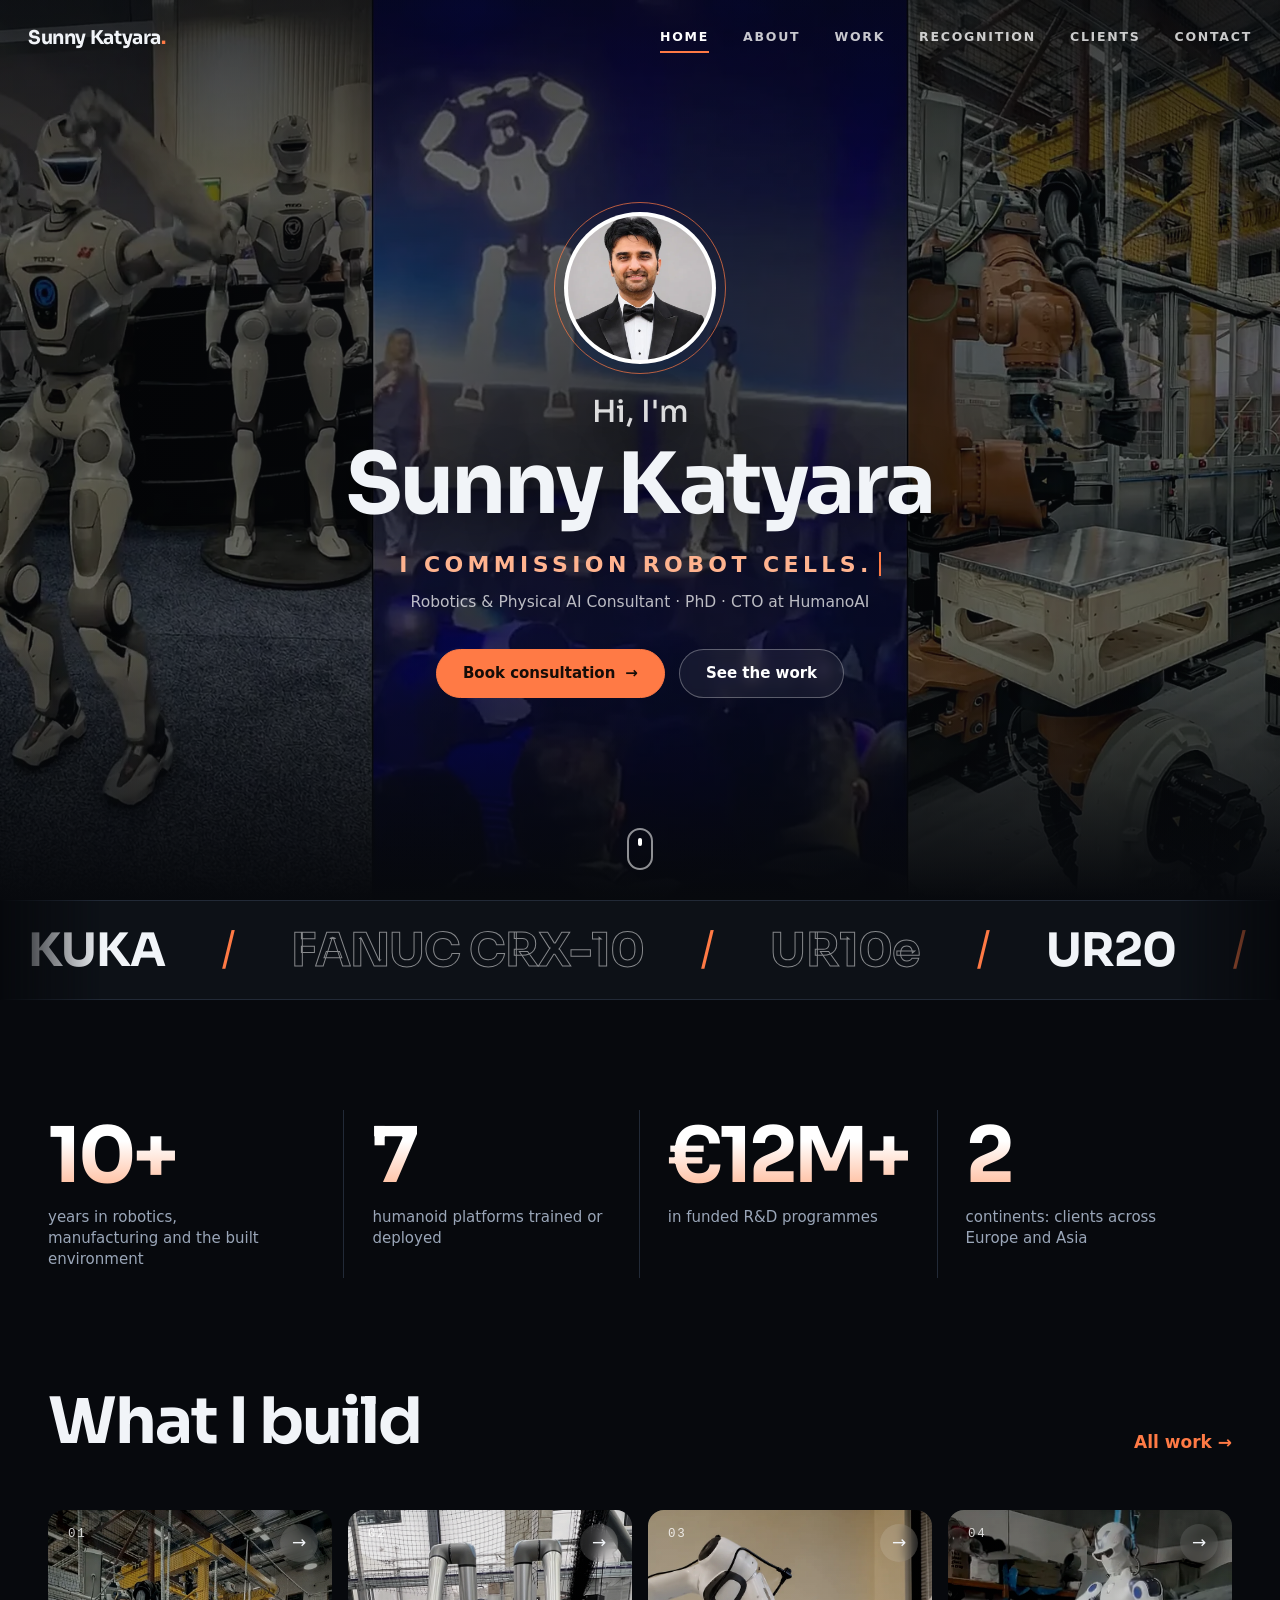
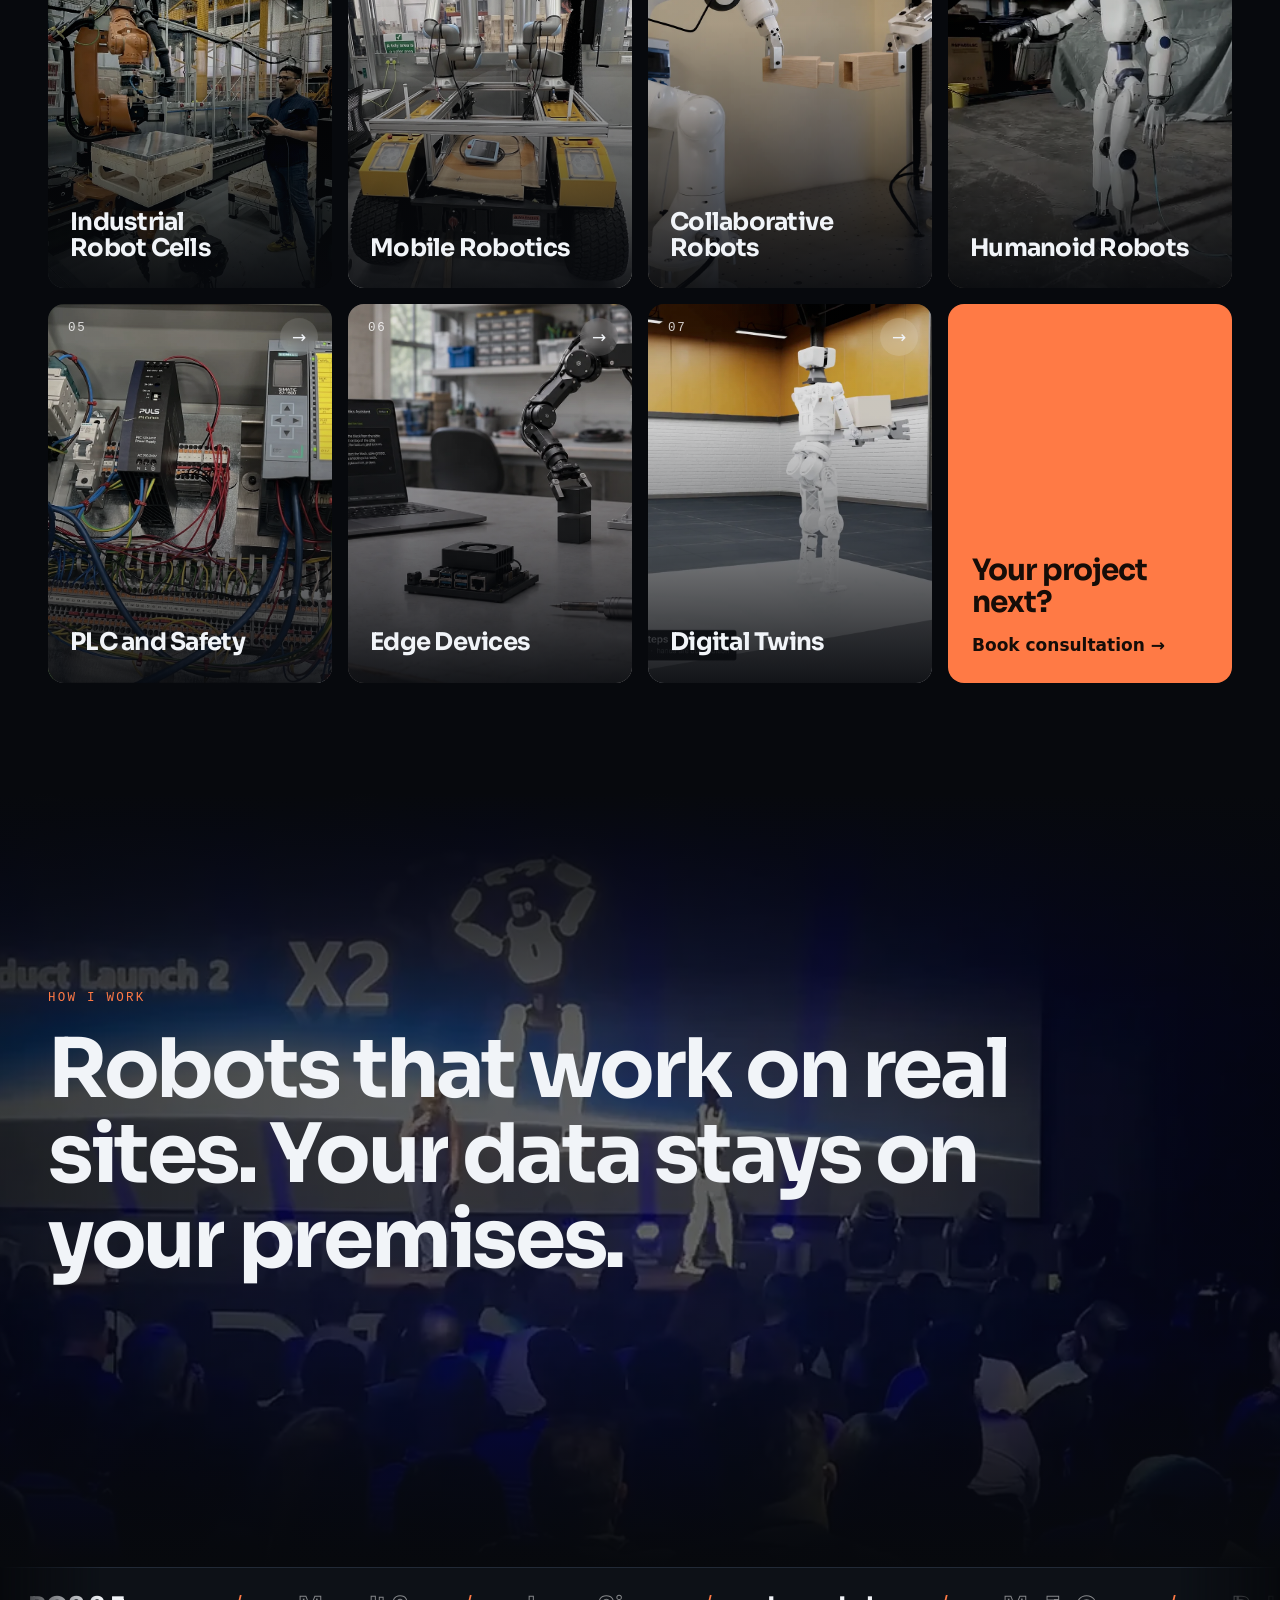
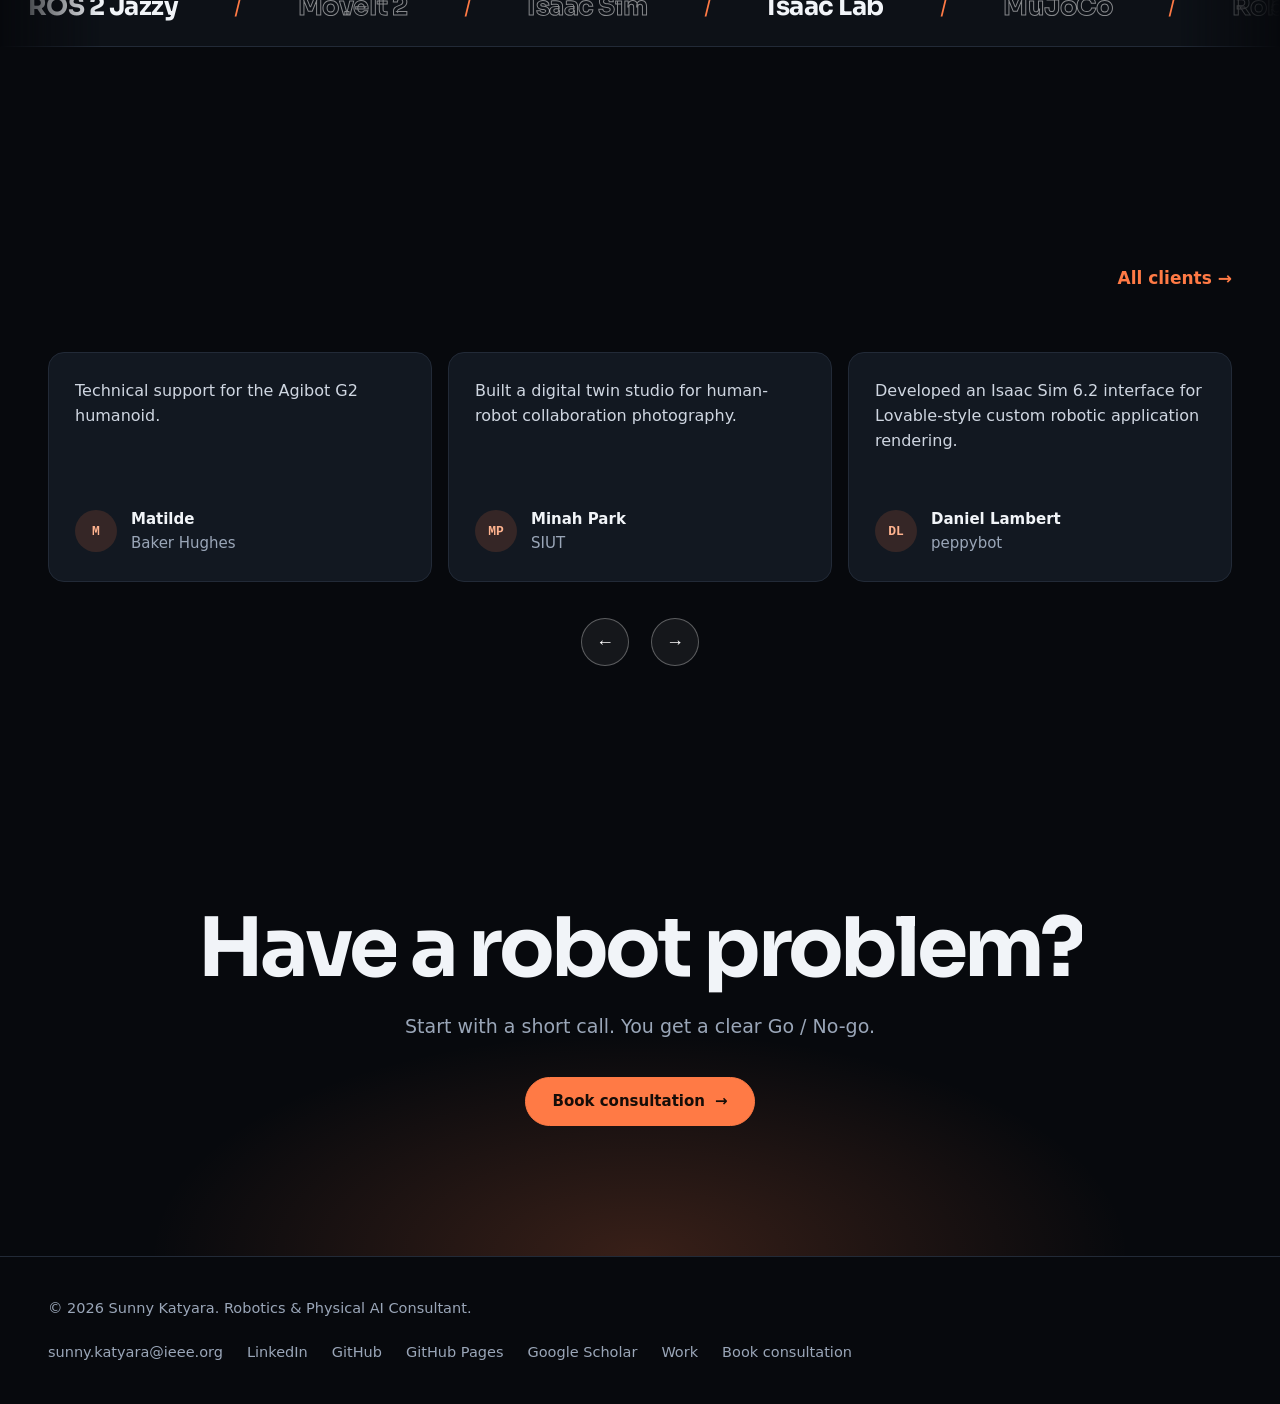
==== index.html @ fe6df0b3 "Publish website Co-Authored-By: Claude Fable 5.2 <noreply@anthropic.com>" ====
<!doctype html>
<html lang="en">
<head>
<meta charset="utf-8">
<meta name="viewport" content="width=device-width, initial-scale=1">
<title>Sunny Katyara, PhD | Robotics &amp; Physical AI Consultant | CTO at HumanoAI</title>
<meta name="description" content="Sunny Katyara, PhD: robotics and Physical AI consultant, CTO at HumanoAI. Industrial robot cells, humanoid robot training, ROS 2, PLC safety systems, edge data-capture devices and digital twins for clients across Europe and Asia.">
<meta name="author" content="Sunny Katyara">
<link rel="canonical" href="https://physicalaiexpert.com/">
<meta name="robots" content="index, follow, max-image-preview:large, max-video-preview:-1">

<meta property="og:type" content="profile">
<meta property="og:site_name" content="Sunny Katyara">
<meta property="og:title" content="Sunny Katyara, PhD | Robotics &amp; Physical AI Consultant | CTO at HumanoAI">
<meta property="og:description" content="Sunny Katyara, PhD: robotics and Physical AI consultant, CTO at HumanoAI. Industrial robot cells, humanoid robot training, ROS 2, PLC safety systems, edge data-capture devices and digital twins for clients across Europe and Asia.">
<meta property="og:url" content="https://physicalaiexpert.com/">
<meta property="og:image" content="https://physicalaiexpert.com/og-image.png">
<meta property="og:image:width" content="1200">
<meta property="og:image:height" content="630">
<meta name="twitter:card" content="summary_large_image">
<meta name="twitter:title" content="Sunny Katyara, PhD | Robotics &amp; Physical AI Consultant | CTO at HumanoAI">
<meta name="twitter:description" content="Sunny Katyara, PhD: robotics and Physical AI consultant, CTO at HumanoAI. Industrial robot cells, humanoid robot training, ROS 2, PLC safety systems, edge data-capture devices and digital twins for clients across Europe and Asia.">
<meta name="twitter:image" content="https://physicalaiexpert.com/og-image.png">
<meta name="theme-color" content="#07090d">
<link rel="icon" href="/favicon.svg" type="image/svg+xml">
<link rel="preload" href="/assets/fonts/sora.woff2" as="font" type="font/woff2" crossorigin>
<link rel="stylesheet" href="/assets/style.css?v=d2e2b567">
<script>document.documentElement.classList.add("js")</script>
<script type="application/ld+json">{"@context": "https://schema.org", "@graph": [{"@type": "WebSite", "@id": "https://physicalaiexpert.com/#website", "url": "https://physicalaiexpert.com/", "name": "Sunny Katyara", "description": "Sunny Katyara, PhD: robotics and Physical AI consultant, CTO at HumanoAI. Industrial robot cells, humanoid robot training, ROS 2, PLC safety systems, edge data-capture devices and digital twins for clients across Europe and Asia.", "inLanguage": "en", "publisher": {"@id": "https://physicalaiexpert.com/#person"}}, {"@type": "ProfilePage", "@id": "https://physicalaiexpert.com/#page", "url": "https://physicalaiexpert.com/", "mainEntity": {"@id": "https://physicalaiexpert.com/#person"}, "dateModified": "2026-11-21"}, {"@type": "Person", "@id": "https://physicalaiexpert.com/#person", "name": "Sunny Katyara", "url": "https://physicalaiexpert.com/", "jobTitle": "CTO at HumanoAI", "honorificSuffix": "PhD", "description": "Sunny Katyara, PhD: robotics and Physical AI consultant, CTO at HumanoAI. Industrial robot cells, humanoid robot training, ROS 2, PLC safety systems, edge data-capture devices and digital twins for clients across Europe and Asia.", "worksFor": {"@type": "Organization", "name": "HumanoAI"}, "knowsAbout": ["robotics consultant", "Physical AI consultant", "humanoid robot training", "ROS 2 integration", "KUKA robot cell commissioning", "industrial robot safety PLC", "digital twin Isaac Sim", "sim2real policy training", "mobile manipulation", "collaborative robots", "embodied AI", "robot data collection", "Unitree G1", "Agibot G2", "EngineAI T800", "MoveIt 2", "Siemens TIA Portal"], "award": ["Early Career Editorial Board Member, Biomimetic Intelligence and Robotics (2024 to 2026) (2024)", "Best Speaker Award (2024)", "Best Chapter Award, 5th International Workshop on Functional Reverse Engineering of Machine Tools (WRE 2023) (2023)", "Best Innovation Award, Entrepreneurship Innovation Challenge, MU, Ireland (2023)", "Best Research Award, HFR 2020 (2020)", "Best Dissertation Award, WUST, Poland (2018)"], "sameAs": ["https://www.linkedin.com/in/sunny-katyara-344362109", "https://github.com/KatyaraSunny93", "https://sunnykatyara1.github.io/KatyaraSunny/", "https://scholar.google.com/citations?user=4pq2lzAAAAAJ&hl=en"], "image": "https://physicalaiexpert.com/media/profile.webp"}, {"@type": "ProfessionalService", "@id": "https://physicalaiexpert.com/#service", "name": "Sunny Katyara: Robotics & Physical AI Consultant", "url": "https://physicalaiexpert.com/", "description": "Sunny Katyara, PhD: robotics and Physical AI consultant, CTO at HumanoAI. Industrial robot cells, humanoid robot training, ROS 2, PLC safety systems, edge data-capture devices and digital twins for clients across Europe and Asia.", "image": "https://physicalaiexpert.com/og-image.png", "founder": {"@id": "https://physicalaiexpert.com/#person"}, "areaServed": ["Europe", "Asia", "Worldwide"], "knowsAbout": ["robotics consultant", "Physical AI consultant", "humanoid robot training", "ROS 2 integration", "KUKA robot cell commissioning", "industrial robot safety PLC", "digital twin Isaac Sim", "sim2real policy training", "mobile manipulation", "collaborative robots", "embodied AI", "robot data collection", "Unitree G1", "Agibot G2", "EngineAI T800", "MoveIt 2", "Siemens TIA Portal"], "hasOfferCatalog": {"@type": "OfferCatalog", "name": "Consultations", "itemListElement": [{"@type": "Offer", "itemOffered": {"@type": "Service", "name": "Quick project overview (15 minutes)", "description": "Quick overview of your project; General feasibility check; A clear Go / No-go verdict"}}, {"@type": "Offer", "itemOffered": {"@type": "Service", "name": "Technical guidance session (1 hour)", "description": "In-depth technical guidance; Feasibility assessment; Project sign-up and handshake; Milestone setting"}}]}, "email": "sunny.katyara@ieee.org"}]}</script>
</head>
<body>
<a class="skip" href="#main">Skip to content</a>
<header class="site-header">
  <div class="wrap">
    <a class="brand" href="/" aria-label="Sunny Katyara, home">Sunny Katyara<i>.</i></a>
    <button class="nav-toggle" aria-label="Menu" aria-expanded="false" aria-controls="nav">&#9776;</button>
    <nav class="nav" id="nav" aria-label="Main"><a href="/" aria-current="page">Home</a><a href="/about/">About</a><a href="/work/">Work</a><a href="/recognition/">Recognition</a><a href="/clients/">Clients</a><a href="/contact/">Contact</a></nav>
  </div>
</header>
<main id="main">

<section class="hero">
  <div class="bg"><video autoplay muted loop playsinline preload="none" aria-hidden="true" data-wide="/media/hero.mp4" data-wide-poster="/media/hero-poster.webp" data-tall="/media/hero-mobile.mp4" data-tall-poster="/media/hero-mobile-poster.webp"></video></div>
  <div class="wrap">
    <div class="avatar"><img src="/media/profile.webp" width="152" height="152" alt="Sunny Katyara, Robotics &amp; Physical AI Consultant"></div>
    <h1><small>Hi, I'm</small>Sunny Katyara</h1>
    <p class="typed" data-lines="[&quot;I train humanoids.&quot;, &quot;I commission robot cells.&quot;, &quot;I build digital twins.&quot;, &quot;I make robots safe.&quot;, &quot;I keep your data on site.&quot;]"><span>I train humanoids.</span></p>
    <p class="role">Robotics &amp; Physical AI Consultant &middot; PhD &middot; CTO at HumanoAI</p>
    <div class="cta-row"><a class="btn" href="/contact/">Book consultation <span class="arr">&rarr;</span></a>
    <a class="btn ghost" href="/work/">See the work</a></div>
  </div>
  <a class="scroll-cue" href="#numbers" aria-label="Scroll down"></a>
</section>
<div class="marquee " aria-hidden="true"><div class="track"><span>KUKA</span><span>FANUC CRX-10</span><span>UR10e</span><span>UR20</span><span>Franka Emika Panda</span><span>Dobot</span><span>Unitree G1</span><span>Unitree R1</span><span>Unitree H1</span><span>EngineAI T800</span><span>Agibot G2</span><span>Agibot X2</span><span>Galbot S1</span><span>Robotnik RB-VOGUI</span><span>Warthog</span><span>KUKA</span><span>FANUC CRX-10</span><span>UR10e</span><span>UR20</span><span>Franka Emika Panda</span><span>Dobot</span><span>Unitree G1</span><span>Unitree R1</span><span>Unitree H1</span><span>EngineAI T800</span><span>Agibot G2</span><span>Agibot X2</span><span>Galbot S1</span><span>Robotnik RB-VOGUI</span><span>Warthog</span></div></div>
<section id="numbers"><div class="wrap"><div class="stats"><div class="stat reveal"><b data-count>10+</b><span>years in robotics, manufacturing and the built environment</span></div><div class="stat reveal"><b data-count>7</b><span>humanoid platforms trained or deployed</span></div><div class="stat reveal"><b data-count>€12M+</b><span>in funded R&amp;D programmes</span></div><div class="stat reveal"><b data-count>2</b><span>continents: clients across Europe and Asia</span></div></div></div></section>
<section style="padding-top:0">
  <div class="wrap">
    <div class="section-head"><h2 data-split>What I build</h2><a class="link" href="/work/">All work &rarr;</a></div>
    <div class="tiles"><a class="tile reveal" href="/work/industrial-robotics-cell/"><img src="/media/industrial-robotics-cell/industrial-robotics-cell-01-poster.webp" alt="Multi-Functional Industrial Robotics Cell" loading="lazy"><span class="tile-num">01</span><span class="go" aria-hidden="true">&rarr;</span><div class="tile-txt"><h3>Industrial Robot Cells</h3><p>Two KUKA arms. One cell. Built end to end.</p></div></a><a class="tile reveal" href="/work/mobile-robotics/"><img src="/media/mobile-robotics/mobile-robotics-01.webp" alt="Mobile Robotics and Mobile Manipulation" loading="lazy"><span class="tile-num">02</span><span class="go" aria-hidden="true">&rarr;</span><div class="tile-txt"><h3>Mobile Robotics</h3><p>Robots that go to the work.</p></div></a><a class="tile reveal" href="/work/collaborative-robotics/"><img src="/media/collaborative-robotics/collaborative-robotics-01.webp" alt="Collaborative Robotics" loading="lazy"><span class="tile-num">03</span><span class="go" aria-hidden="true">&rarr;</span><div class="tile-txt"><h3>Collaborative Robots</h3><p>Arms that work together.</p></div></a><a class="tile reveal" href="/work/humanoid-robots/"><img src="/media/humanoid-robots/humanoid-robots-01-poster.webp" alt="Humanoid Robots" loading="lazy"><span class="tile-num">04</span><span class="go" aria-hidden="true">&rarr;</span><div class="tile-txt"><h3>Humanoid Robots</h3><p>From human data to humanoid skill.</p></div></a><a class="tile reveal" href="/work/plc-safety-industrial-control/"><img src="/media/plc-safety-industrial-control/plc-safety-industrial-control-01.webp" alt="PLCs for Safety and Industrial Control" loading="lazy"><span class="tile-num">05</span><span class="go" aria-hidden="true">&rarr;</span><div class="tile-txt"><h3>PLC and Safety</h3><p>Safety-rated. Real-time. Usable.</p></div></a><a class="tile reveal" href="/work/edge-devices-data-capture/"><img src="/media/edge-devices-data-capture/edge-devices-data-capture-01.webp" alt="Edge Devices and Data-Capture Applications" loading="lazy"><span class="tile-num">06</span><span class="go" aria-hidden="true">&rarr;</span><div class="tile-txt"><h3>Edge Devices</h3><p>Capture what the human sees.</p></div></a><a class="tile reveal" href="/work/digital-twins-simulation/"><img src="/media/digital-twins-simulation/digital-twins-simulation-01-poster.webp" alt="Digital Twins and Simulation" loading="lazy"><span class="tile-num">07</span><span class="go" aria-hidden="true">&rarr;</span><div class="tile-txt"><h3>Digital Twins</h3><p>Train in simulation. Deploy for real.</p></div></a><a class="tile ask reveal" href="/contact/"><h3>Your project next?</h3><span>Book consultation &rarr;</span></a></div>
  </div>
</section>
<section class="statement">
  <div class="bg"><video data-loop muted loop playsinline preload="none" poster="/media/stage-poster.webp" aria-hidden="true"><source src="/media/stage.mp4" type="video/mp4"></video></div>
  <div class="wrap"><span class="eyebrow">How I work</span><p class="big" data-split>Robots that work on real sites. Your data stays on your premises.</p>
  <a class="btn ghost reveal" href="/about/">About me <span class="arr">&rarr;</span></a></div>
</section>
<div class="marquee rev small" aria-hidden="true"><div class="track"><span>ROS 2 Jazzy</span><span>MoveIt 2</span><span>Isaac Sim</span><span>Isaac Lab</span><span>MuJoCo</span><span>RoboDK</span><span>libfranka</span><span>Unity</span><span>Blender</span><span>CoppeliaSim</span><span>three.js</span><span>Siemens S7-1500</span><span>Omron Sysmac</span><span>ABB Pluto</span><span>HCFA</span><span>SICK scanners</span><span>Light curtains</span><span>STO</span><span>NVIDIA Jetson</span><span>Qualcomm Snapdragon</span><span>PREEMPT_RT</span><span>KiCad</span><span>SolidWorks</span><span>Android</span><span>iOS</span><span>ROS 2 Jazzy</span><span>MoveIt 2</span><span>Isaac Sim</span><span>Isaac Lab</span><span>MuJoCo</span><span>RoboDK</span><span>libfranka</span><span>Unity</span><span>Blender</span><span>CoppeliaSim</span><span>three.js</span><span>Siemens S7-1500</span><span>Omron Sysmac</span><span>ABB Pluto</span><span>HCFA</span><span>SICK scanners</span><span>Light curtains</span><span>STO</span><span>NVIDIA Jetson</span><span>Qualcomm Snapdragon</span><span>PREEMPT_RT</span><span>KiCad</span><span>SolidWorks</span><span>Android</span><span>iOS</span></div></div>
<section>
  <div class="wrap">
    <div class="section-head"><h2 data-split>Trusted across robotics, vision and AI</h2><a class="link" href="/clients/">All clients &rarr;</a></div>
    <div class="slider reveal" data-slider><div class="slides" tabindex="0" aria-label="Clients"><figure class="client"><p>Service and support for the EngineAI T800 humanoid.</p><footer><span class="ini" aria-hidden="true">MS</span><div><b>M. Salah</b><span>DU, Dubai</span></div></footer></figure><figure class="client"><p>Technical support for the Agibot G2 humanoid.</p><footer><span class="ini" aria-hidden="true">M</span><div><b>Matilde</b><span>Baker Hughes</span></div></footer></figure><figure class="client"><p>Built a digital twin studio for human-robot collaboration photography.</p><footer><span class="ini" aria-hidden="true">MP</span><div><b>Minah Park</b><span>SIUT</span></div></footer></figure><figure class="client"><p>Developed an Isaac Sim 6.2 interface for Lovable-style custom robotic application rendering.</p><footer><span class="ini" aria-hidden="true">DL</span><div><b>Daniel Lambert</b><span>peppybot</span></div></footer></figure><figure class="client"><p>Developed a MoveIt 2 package for a complex multi-fleet of robot arms doing dexterous manipulation of composites and semi-rigid profiles.</p><footer><span class="ini" aria-hidden="true">MB</span><div><b>Matthias Bothe</b><span>RoboService GmbH</span></div></footer></figure><figure class="client"><p>Digital twin of a tape-cutting workstation and deployment of Dobot robots across all sections.</p><footer><span class="ini" aria-hidden="true">SK</span><div><b>Sander Kregel</b><span>ReflectSee</span></div></footer></figure><figure class="client"><p>Guidance on how humanoid robots work and what it takes to build a custom one.</p><footer><span class="ini" aria-hidden="true">CC</span><div><b>Chris Chabrowski</b><span>Canada Satellite</span></div></footer></figure><figure class="client"><p>Trained complex deep reinforcement learning agents for real-time day-to-day trading and portfolio management.</p><footer><span class="ini" aria-hidden="true">SZ</span><div><b>Simon Zhong</b><span>Renko Alpha Pty Ltd</span></div></footer></figure><figure class="client"><p>Built a multi-constraint optimization instance segmentation model for an image-to-image defect localization and isolation pipeline.</p><footer><span class="ini" aria-hidden="true">RK</span><div><b>Raghava Kashyapa</b><span>Qualitas Technologies</span></div></footer></figure><figure class="client"><p>Defined a children&#x27;s curriculum covering the basics of robotics, AI, coding and data structures, preparing them for an agentic world.</p><footer><span class="ini" aria-hidden="true">PM</span><div><b>Pinesh Mehta</b><span>ekids India</span></div></footer></figure><figure class="client"><p>Built vision algorithms for segmenting and classifying precious metals for a jewellery and stone business in Texas.</p><footer><span class="ini" aria-hidden="true">AP</span><div><b>Anitha Pattagunta</b><span>Cepoch</span></div></footer></figure><figure class="client"><p>Explained the ins and outs of transformers, diffusion models, policy training, fine-tuning adapters and agentic workflows.</p><footer><span class="ini" aria-hidden="true">BD</span><div><b>Bryan Davis</b><span>Centari</span></div></footer></figure><figure class="client"><p>Built a PLC package for a robotics cabinet assembling motor gearboxes and stator windings.</p><footer><span class="ini" aria-hidden="true">RG</span><div><b>Robin Gerster</b><span>Zed Technologies</span></div></footer></figure></div><div class="slider-nav"><button type="button" data-prev aria-label="Previous client">&larr;</button><button type="button" data-next aria-label="Next client">&rarr;</button></div></div>
  </div>
</section>
<section class="cta"><div class="wrap"><h2 data-split>Have a robot problem?</h2><p class="reveal">Start with a short call. You get a clear Go / No-go.</p><a class="btn reveal" href="/contact/">Book consultation <span class="arr">&rarr;</span></a></div></section>

</main>
<footer class="site-footer">
  <div class="wrap">
    <div>&copy; 2026 Sunny Katyara. Robotics &amp; Physical AI Consultant.</div>
    <nav aria-label="Footer"><a href="mailto:sunny.katyara@ieee.org">sunny.katyara@ieee.org</a><a href="https://www.linkedin.com/in/sunny-katyara-344362109" rel="me noopener">LinkedIn</a><a href="https://github.com/KatyaraSunny93" rel="me noopener">GitHub</a><a href="https://sunnykatyara1.github.io/KatyaraSunny/" rel="me noopener">GitHub Pages</a><a href="https://scholar.google.com/citations?user=4pq2lzAAAAAJ&amp;hl=en" rel="me noopener">Google Scholar</a><a href="/work/">Work</a><a href="/contact/">Book consultation</a></nav>
  </div>
</footer>
<script src="/assets/main.js?v=c39cebc8" defer></script>
</body>
</html>
---- assets/style.css ----
@font-face { font-family: "Sora"; src: url("/assets/fonts/sora.woff2") format("woff2"); font-weight: 300 800; font-display: swap; }

:root {
  --bg: #07090d;
  --bg-2: #0d1117;
  --panel: #121821;
  --line: #222a37;
  --text: #f1f4f8;
  --muted: #9aa6b8;
  --accent: #ff7a45;
  --accent-2: #ffb38f;
  --radius: 16px;
  --wrap: 1240px;
  --display: "Sora", ui-sans-serif, system-ui, -apple-system, "Segoe UI", Roboto, sans-serif;
  --sans: ui-sans-serif, system-ui, -apple-system, "Segoe UI", Roboto, "Helvetica Neue", Arial, sans-serif;
  --mono: ui-monospace, "SF Mono", "JetBrains Mono", Menlo, Consolas, monospace;
}
@view-transition { navigation: auto; }

*, *::before, *::after { box-sizing: border-box; }
html { scroll-behavior: smooth; -webkit-text-size-adjust: 100%; }
body { margin: 0; background: var(--bg); color: var(--text); font: 400 17px/1.6 var(--sans); -webkit-font-smoothing: antialiased; overflow-x: hidden; }
img, video, svg { max-width: 100%; display: block; }
a { color: inherit; }
h1, h2, h3 { font-family: var(--display); line-height: 1.06; letter-spacing: -0.03em; margin: 0; text-wrap: balance; font-weight: 700; }
p { margin: 0 0 1em; }
ul { margin: 0; padding: 0; list-style: none; }
:focus-visible { outline: 2px solid var(--accent); outline-offset: 3px; border-radius: 4px; }
.wrap { width: 100%; max-width: var(--wrap); margin: 0 auto; padding: 0 28px; }
.skip { position: absolute; left: -999px; top: 8px; background: var(--accent); color: #111; padding: 8px 14px; border-radius: 8px; z-index: 100; }
.skip:focus { left: 8px; }
.eyebrow { font: 500 12.5px/1 var(--mono); letter-spacing: 0.18em; text-transform: uppercase; color: var(--accent); display: block; margin-bottom: 22px; }

/* ---------- header */
.site-header { position: fixed; inset: 0 0 auto 0; z-index: 50; transition: background .3s, border-color .3s; border-bottom: 1px solid transparent; }
.site-header.scrolled, .site-header.open { background: rgba(7, 9, 13, 0.82); backdrop-filter: blur(16px); -webkit-backdrop-filter: blur(16px); border-bottom-color: rgba(255, 255, 255, 0.07); }
.site-header .wrap { display: flex; align-items: center; justify-content: space-between; height: 76px; max-width: 1400px; }
.brand { text-decoration: none; font: 700 19px/1 var(--display); letter-spacing: -0.02em; }
.brand i { color: var(--accent); font-style: normal; }
.nav { display: flex; align-items: center; gap: 34px; }
.nav a { text-decoration: none; font: 600 12.5px/1 var(--sans); letter-spacing: 0.14em; text-transform: uppercase; color: rgba(255, 255, 255, 0.78); padding: 8px 0; border-bottom: 2px solid transparent; transition: color .15s, border-color .15s; }
.nav a:hover, .nav a[aria-current="page"] { color: #fff; border-bottom-color: var(--accent); }
.nav-toggle { display: none; background: none; border: 0; color: #fff; width: 44px; height: 44px; font-size: 22px; cursor: pointer; }

/* ---------- buttons */
.btn { display: inline-flex; align-items: center; gap: 10px; text-decoration: none; cursor: pointer; background: var(--accent); color: #160d08; font: 650 15px/1 var(--sans); padding: 16px 26px; border-radius: 999px; border: 1px solid var(--accent); transition: transform .2s, background .2s, box-shadow .2s; }
.btn:hover { background: var(--accent-2); border-color: var(--accent-2); transform: translateY(-2px); box-shadow: 0 12px 34px -10px rgba(255, 122, 69, 0.6); }
.btn.ghost { background: rgba(255, 255, 255, 0.06); color: #fff; border-color: rgba(255, 255, 255, 0.3); backdrop-filter: blur(6px); }
.btn.ghost:hover { background: rgba(255, 255, 255, 0.14); box-shadow: none; }
.btn .arr { transition: transform .2s; }
.btn:hover .arr { transform: translateX(4px); }
.cta-row { display: flex; flex-wrap: wrap; gap: 14px; justify-content: center; }

/* ---------- full-bleed backgrounds */
.bg { position: absolute; inset: 0; overflow: hidden; z-index: 0; }
.bg img, .bg video { width: 100%; height: 100%; object-fit: cover; }
.bg.zoom img { animation: kenburns 26s ease-in-out infinite alternate; }
.bg.blur img { filter: blur(38px) saturate(1.1); transform: scale(1.25); opacity: 0.55; }
.bg::after { content: ""; position: absolute; inset: 0; background: linear-gradient(180deg, rgba(7, 9, 13, 0.72) 0%, rgba(7, 9, 13, 0.5) 45%, var(--bg) 100%); }
@keyframes kenburns { from { transform: scale(1.02); } to { transform: scale(1.14) translate(-1.5%, -1%); } }

/* ---------- home hero */
.hero { position: relative; min-height: 100vh; min-height: min(100svh, 1200px); display: grid; place-items: center; text-align: center; padding: 120px 0 110px; overflow: hidden; }
.hero .bg::after { background: radial-gradient(ellipse 62% 58% at 50% 48%, rgba(7, 9, 13, 0.80) 0%, rgba(7, 9, 13, 0.52) 60%, rgba(7, 9, 13, 0.42) 100%), linear-gradient(180deg, rgba(7, 9, 13, 0.55) 0%, transparent 22%, transparent 70%, var(--bg) 100%); }
.hero .wrap { position: relative; z-index: 2; }
.avatar { width: 152px; height: 152px; border-radius: 50%; margin: 0 auto 30px; padding: 4px; background: #fff; position: relative; animation: pop .9s cubic-bezier(.2, .9, .3, 1.2) both; }
.avatar img { width: 100%; height: 100%; border-radius: 50%; object-fit: cover; }
.avatar::before { content: ""; position: absolute; inset: -10px; border-radius: 50%; border: 1px solid rgba(255, 122, 69, 0.7); animation: ring 3s ease-out infinite; }
@keyframes ring { from { transform: scale(0.94); opacity: 0.9; } to { transform: scale(1.3); opacity: 0; } }
@keyframes pop { from { transform: scale(0.6); opacity: 0; } to { transform: scale(1); opacity: 1; } }
.hero h1 { font-size: clamp(40px, 6.6vw, 92px); font-weight: 700; text-shadow: 0 4px 40px rgba(0, 0, 0, 0.5); }
.hero h1 small { display: block; font: 500 0.36em/1.2 var(--display); letter-spacing: 0; color: rgba(255, 255, 255, 0.85); margin-bottom: 0.3em; }
.typed { font: 600 clamp(15px, 2vw, 22px)/1.3 var(--sans); letter-spacing: 0.2em; text-transform: uppercase; margin: 22px 0 8px; min-height: 1.4em; color: #fff; }
.typed span { color: var(--accent-2); }
.typed::after { content: ""; display: inline-block; width: 2px; height: 1.05em; background: var(--accent); margin-left: 6px; vertical-align: -0.15em; animation: blink 1s steps(1) infinite; }
@keyframes blink { 50% { opacity: 0; } }
.hero .role { color: rgba(255, 255, 255, 0.72); font-size: 15.5px; margin-bottom: 34px; }
.scroll-cue { position: absolute; left: 50%; bottom: 30px; z-index: 2; width: 26px; height: 42px; margin-left: -13px; border: 2px solid rgba(255, 255, 255, 0.55); border-radius: 14px; }
.scroll-cue::after { content: ""; position: absolute; left: 50%; top: 8px; width: 4px; height: 8px; margin-left: -2px; background: #fff; border-radius: 2px; animation: cue 1.8s ease-in-out infinite; }
@keyframes cue { 0% { transform: translateY(0); opacity: 1; } 80%, 100% { transform: translateY(14px); opacity: 0; } }

/* ---------- marquee */
.marquee { overflow: hidden; padding: 26px 0; border-block: 1px solid var(--line); background: var(--bg-2); -webkit-mask-image: linear-gradient(90deg, transparent, #000 8%, #000 92%, transparent); mask-image: linear-gradient(90deg, transparent, #000 8%, #000 92%, transparent); }
.marquee .track { display: flex; width: max-content; animation: slide 60s linear infinite; }
.marquee.rev .track { animation-direction: reverse; animation-duration: 75s; }
.marquee:hover .track { animation-play-state: paused; }
.marquee span { font: 700 clamp(26px, 3.6vw, 48px)/1 var(--display); letter-spacing: -0.02em; white-space: nowrap; padding: 0 28px; color: transparent; -webkit-text-stroke: 1px rgba(255, 255, 255, 0.5); }
.marquee span:nth-child(3n+1) { color: var(--text); -webkit-text-stroke: 0; }
.marquee span::after { content: "/"; color: var(--accent); -webkit-text-stroke: 0; margin-left: 56px; font-weight: 300; }
.marquee.small span { font-size: clamp(18px, 2vw, 26px); }
@keyframes slide { to { transform: translateX(-50%); } }

/* ---------- sections */
section { position: relative; padding: 110px 0; }
.section-head { margin-bottom: 54px; display: flex; justify-content: space-between; align-items: flex-end; gap: 24px; flex-wrap: wrap; }
.section-head h2 { font-size: clamp(34px, 5vw, 64px); max-width: 14em; }
.link { color: var(--accent); text-decoration: none; font-weight: 600; white-space: nowrap; }
.link:hover { color: var(--accent-2); }

/* ---------- stats / facts */
.stats { display: grid; grid-template-columns: repeat(4, 1fr); gap: 0; }
.stats.three { grid-template-columns: repeat(3, 1fr); }
.stat { padding: 8px 28px; border-left: 1px solid var(--line); }
.stat:first-child { border-left: 0; padding-left: 0; }
.stat b { display: block; font: 700 clamp(44px, 6vw, 88px)/1 var(--display); letter-spacing: -0.045em; background: linear-gradient(180deg, #fff 30%, var(--accent-2)); -webkit-background-clip: text; background-clip: text; color: transparent; }
.stat span { color: var(--muted); font-size: 15px; line-height: 1.4; display: block; margin-top: 12px; max-width: 16em; }

/* ---------- work tiles */
.tiles { display: grid; grid-template-columns: repeat(4, 1fr); gap: 16px; }
.tile { position: relative; aspect-ratio: 3 / 4; border-radius: var(--radius); overflow: hidden; text-decoration: none; background: #0c1016; display: block; isolation: isolate; }
.tile img, .tile .schematic { position: absolute; inset: 0; width: 100%; height: 100%; object-fit: cover; transition: transform .9s cubic-bezier(.2, .7, .2, 1), filter .5s; filter: saturate(0.85) contrast(1.05); z-index: -2; }
.tile::after { content: ""; position: absolute; inset: 0; z-index: -1; background: linear-gradient(180deg, rgba(7, 9, 13, 0.1) 30%, rgba(7, 9, 13, 0.92) 100%); }
.tile:hover img, .tile:hover .schematic { transform: scale(1.09); filter: saturate(1.05) contrast(1.05); }
.tile-num { position: absolute; top: 18px; left: 20px; font: 500 12.5px/1 var(--mono); letter-spacing: 0.14em; color: rgba(255, 255, 255, 0.8); }
.tile-txt { position: absolute; left: 22px; right: 22px; bottom: 20px; }
.tile h3 { font-size: clamp(20px, 1.9vw, 26px); }
.tile p { margin: 8px 0 0; color: rgba(255, 255, 255, 0.78); font-size: 14.5px; line-height: 1.4; max-height: 0; opacity: 0; overflow: hidden; transition: max-height .45s, opacity .45s; }
.tile:hover p, .tile:focus-visible p { max-height: 5em; opacity: 1; }
.tile .go { position: absolute; top: 14px; right: 14px; width: 38px; height: 38px; border-radius: 50%; display: grid; place-items: center; background: rgba(255, 255, 255, 0.12); backdrop-filter: blur(6px); transition: background .3s, transform .3s; }
.tile:hover .go { background: var(--accent); color: #160d08; transform: rotate(-45deg); }
.tile.ask { background: var(--accent); color: #160d08; display: flex; flex-direction: column; justify-content: flex-end; padding: 24px; }
.tile.ask::after { display: none; }
.tile.ask h3 { font-size: clamp(24px, 2.3vw, 32px); }
.tile.ask span { font-weight: 650; margin-top: 14px; }
.schematic { color: var(--accent); background: radial-gradient(70% 55% at 50% 40%, rgba(255, 122, 69, 0.2), transparent 70%), linear-gradient(rgba(255, 255, 255, 0.05) 1px, transparent 1px) 0 0 / 30px 30px, linear-gradient(90deg, rgba(255, 255, 255, 0.05) 1px, transparent 1px) 0 0 / 30px 30px, #0c1016; padding: 18% 16% 30%; }
.schematic svg { width: 100%; height: 100%; }
.schematic .draw { stroke-dasharray: 600; stroke-dashoffset: 600; animation: draw 5s ease-in-out infinite alternate; }
@keyframes draw { to { stroke-dashoffset: 0; } }

/* ---------- statement */
.statement { min-height: min(86vh, 900px); display: grid; align-items: center; overflow: hidden; }
.statement .bg::after { background: linear-gradient(180deg, var(--bg) 0%, rgba(7, 9, 13, 0.62) 30%, rgba(7, 9, 13, 0.62) 70%, var(--bg) 100%); }
.statement .wrap { position: relative; z-index: 2; }
.statement p.big { font: 700 clamp(36px, 6.4vw, 96px)/1.04 var(--display); letter-spacing: -0.04em; max-width: 13em; margin: 0 0 36px; }

/* word-by-word reveal */
.w { display: inline-block; overflow: hidden; vertical-align: bottom; padding-bottom: 0.12em; margin-bottom: -0.12em; }
.w > span { display: inline-block; transform: translateY(110%); transition: transform .8s cubic-bezier(.2, .8, .2, 1); }
.in .w > span { transform: none; }

/* ---------- inner page hero */
.page-hero { position: relative; min-height: min(68vh, 760px); display: flex; align-items: flex-end; padding: 170px 0 70px; overflow: hidden; }
.page-hero .wrap { position: relative; z-index: 2; }
.page-hero h1 { font-size: clamp(44px, 8vw, 120px); letter-spacing: -0.045em; }
.page-hero .sub { font-size: clamp(18px, 2vw, 24px); color: rgba(255, 255, 255, 0.82); max-width: 30em; margin: 24px 0 0; }
.page-hero.plain { background: radial-gradient(900px 420px at 80% 0%, rgba(255, 122, 69, 0.18), transparent 65%), var(--bg); min-height: 0; }

/* ---------- project hero */
.phero { position: relative; min-height: 100vh; min-height: min(100svh, 1100px); display: grid; align-items: center; padding: 120px 0 60px; overflow: hidden; }
.phero .bg::after { background: linear-gradient(90deg, rgba(7, 9, 13, 0.9) 0%, rgba(7, 9, 13, 0.55) 100%), linear-gradient(180deg, transparent 70%, var(--bg) 100%); }
.phero-grid { position: relative; z-index: 2; display: grid; grid-template-columns: 1.1fr 0.9fr; gap: 64px; align-items: center; }
.crumbs { font: 500 12.5px/1.4 var(--mono); letter-spacing: 0.06em; color: var(--muted); margin-bottom: 30px; }
.crumbs a { color: var(--muted); text-decoration: none; }
.crumbs a:hover { color: #fff; }
.phero h1 { font: 500 13px/1.4 var(--mono); letter-spacing: 0.18em; text-transform: uppercase; color: var(--accent); margin-bottom: 22px; }
.punch { font: 700 clamp(38px, 5.4vw, 82px)/1.03 var(--display); letter-spacing: -0.04em; margin: 0 0 32px; }
.phero-media { border-radius: 22px; overflow: hidden; box-shadow: 0 40px 100px -30px rgba(0, 0, 0, 0.9), 0 0 0 1px rgba(255, 255, 255, 0.1); max-height: 78vh; aspect-ratio: 4 / 5; justify-self: end; width: 100%; max-width: 520px; position: relative; background: #0c1016; }
.phero-media img, .phero-media video { width: 100%; height: 100%; object-fit: cover; }
.phero-media.wide { aspect-ratio: 4 / 3; max-width: 640px; }
.phero-media.wide.cine { aspect-ratio: 16 / 9; }
.phero-media .schematic { position: absolute; inset: 0; }

/* ---------- chips */
.chips { display: flex; flex-wrap: wrap; gap: 8px; }
.chips li { font: 500 12.5px/1 var(--mono); padding: 9px 12px; border: 1px solid rgba(255, 255, 255, 0.16); border-radius: 999px; color: #d5dbe5; background: rgba(255, 255, 255, 0.04); }

/* ---------- gallery */
.gallery { columns: 3 320px; column-gap: 16px; }
.gallery figure { margin: 0 0 16px; border-radius: var(--radius); overflow: hidden; break-inside: avoid; background: #0c1016; }
.gallery img, .gallery video { width: 100%; height: auto; transition: transform .9s cubic-bezier(.2, .7, .2, 1); }
.gallery figure:hover img, .gallery figure:hover video { transform: scale(1.04); }

/* ---------- lists and cards */
.ticks { display: grid; grid-template-columns: repeat(2, 1fr); gap: 0 48px; }
.ticks li { padding: 20px 0 20px 34px; position: relative; border-top: 1px solid var(--line); font-size: 18px; }
.ticks li::before { content: ""; position: absolute; left: 0; top: 32px; width: 16px; height: 2px; background: var(--accent); }
details.story { margin-top: 48px; border: 1px solid var(--line); border-radius: var(--radius); background: var(--panel); }
details.story summary { cursor: pointer; padding: 22px 26px; font-weight: 650; list-style: none; display: flex; justify-content: space-between; align-items: center; }
details.story summary::-webkit-details-marker { display: none; }
details.story summary::after { content: "+"; font: 300 26px/1 var(--display); color: var(--accent); transition: transform .3s; }
details.story[open] summary::after { transform: rotate(45deg); }
details.story .prose { padding: 0 26px 14px; max-width: 46em; color: #cfd6e1; }

.blocks { display: grid; grid-template-columns: repeat(2, 1fr); gap: 16px; }
.block { background: var(--panel); border: 1px solid var(--line); border-radius: var(--radius); padding: 34px; transition: border-color .3s, transform .3s; }
.block:hover { border-color: var(--accent); transform: translateY(-4px); }
.block h3 { font-size: clamp(26px, 3vw, 40px); margin-bottom: 12px; }
.block p { color: var(--muted); margin: 0; font-size: 17px; }
.block .k { font: 500 12.5px/1 var(--mono); letter-spacing: 0.14em; color: var(--accent); display: block; margin-bottom: 16px; text-transform: uppercase; }

.rows-big li { display: grid; grid-template-columns: 140px 1fr; gap: 24px; align-items: baseline; padding: 26px 0; border-top: 1px solid var(--line); transition: padding .3s; }
.rows-big li:hover { padding-left: 14px; }
.rows-big .k { font: 500 14px/1 var(--mono); color: var(--accent); letter-spacing: 0.08em; }
.rows-big .v { font: 600 clamp(20px, 2.4vw, 30px)/1.2 var(--display); letter-spacing: -0.02em; }
.rows-big .v small { display: block; font: 400 15.5px/1.5 var(--sans); letter-spacing: 0; color: var(--muted); margin-top: 6px; }

.slider { --gap: 16px; --per: 3; }
.slides { display: flex; gap: var(--gap); overflow-x: auto; scroll-snap-type: x mandatory; scrollbar-width: none; padding: 6px 0; outline-offset: 6px; }
.slides::-webkit-scrollbar { display: none; }
.slides .client { flex: 0 0 calc((100% - (var(--per) - 1) * var(--gap)) / var(--per)); scroll-snap-align: start; min-height: 230px; }
.slider-nav { display: flex; align-items: center; justify-content: center; gap: 22px; margin-top: 30px; }
.slider-nav button { width: 48px; height: 48px; border-radius: 50%; border: 1px solid rgba(255, 255, 255, 0.3); background: rgba(255, 255, 255, 0.06); color: #fff; font-size: 18px; cursor: pointer; transition: background .2s, border-color .2s, color .2s; }
.slider-nav button:hover { background: var(--accent); border-color: var(--accent); color: #160d08; }
.shots { display: grid; grid-template-columns: repeat(3, 1fr); gap: 16px; margin-top: 44px; }
.shot { display: flex; flex-direction: column; text-decoration: none; background: var(--panel); border: 1px solid var(--line); border-radius: var(--radius); overflow: hidden; transition: border-color .3s, transform .3s; }
.shot:hover { border-color: var(--accent); transform: translateY(-4px); }
.shot img { width: 100%; height: 340px; object-fit: contain; background: #fff; padding: 14px; }
.shot span { padding: 16px 20px; color: #cfd6e1; font-size: 15px; line-height: 1.4; }
.courses { display: grid; grid-template-columns: repeat(3, 1fr); gap: 16px; }
.course { background: var(--panel); border: 1px solid var(--line); border-radius: var(--radius); overflow: hidden; transition: border-color .3s, transform .3s; }
.course:hover { border-color: var(--accent); transform: translateY(-4px); }
.course img { width: 100%; height: auto; aspect-ratio: 3 / 2; object-fit: cover; display: block; }
.course > div { padding: 24px 24px 28px; }
.course .k { font: 500 13px/1 var(--mono); color: var(--accent); letter-spacing: 0.08em; }
.course h3 { font-size: 22px; margin: 12px 0 8px; }
.course small { color: var(--muted); font-size: 15px; }
@media (max-width: 1000px) { .slider { --per: 2; } .shots, .courses { grid-template-columns: 1fr 1fr; } }
@media (max-width: 640px) { .slider { --per: 1; } .shots, .courses { grid-template-columns: 1fr; } .shot img { height: 280px; } }
.clients { display: grid; grid-template-columns: repeat(auto-fill, minmax(330px, 1fr)); gap: 16px; }
.client { background: var(--panel); border: 1px solid var(--line); border-radius: var(--radius); padding: 26px; margin: 0; display: flex; flex-direction: column; transition: border-color .3s, transform .3s; }
.client:hover { border-color: var(--accent); transform: translateY(-4px); }
.client p, .client blockquote { color: #cfd6e1; font-size: 16px; line-height: 1.55; margin: 0 0 22px; }
.client footer { display: flex; align-items: center; gap: 14px; font-size: 15px; margin-top: auto; }
.client .ini { width: 42px; height: 42px; border-radius: 50%; background: rgba(255, 122, 69, 0.15); color: var(--accent-2); display: grid; place-items: center; font: 600 13px/1 var(--mono); flex: none; }
.client footer b { display: block; }
.client footer span { color: var(--muted); }

.bookform h2 { font-size: clamp(30px, 4vw, 48px); margin: 0 0 10px; }
.bookform .form-lead { color: var(--muted); margin: 0 0 34px; }
.bookform fieldset { border: 0; padding: 0; margin: 0 0 38px; min-width: 0; }
.bookform legend { font: 500 12.5px/1 var(--mono); letter-spacing: 0.16em; text-transform: uppercase; color: var(--accent); padding: 0; margin-bottom: 18px; }
.bookform .plan { cursor: pointer; position: relative; transition: border-color .2s, box-shadow .2s; }
.bookform .plan input { position: absolute; opacity: 0; inset: 0; width: 100%; height: 100%; margin: 0; cursor: pointer; }
.bookform .plan ul { margin-bottom: 0; }
.bookform .plan .pick { position: absolute; top: 34px; right: 34px; width: 26px; height: 26px; border-radius: 50%; border: 2px solid rgba(255, 255, 255, 0.35); }
.bookform .plan:hover { border-color: rgba(255, 255, 255, 0.4); }
.bookform .plan:has(input:checked) { border-color: var(--accent); box-shadow: 0 0 0 1px var(--accent); }
.bookform .plan:has(input:checked) .pick { border-color: var(--accent); background: radial-gradient(circle, var(--accent) 45%, transparent 50%); }
.bookform .plan:has(input:focus-visible) { outline: 2px solid var(--accent); outline-offset: 3px; }
.fields { display: grid; grid-template-columns: 1fr 1fr; gap: 20px; }
.fields label { display: flex; flex-direction: column; gap: 9px; font-size: 15px; color: #cfd6e1; }
.fields label small { color: var(--muted); font-size: 13.5px; }
.fields .full { grid-column: 1 / -1; }
.fields input, .fields textarea { width: 100%; background: rgba(18, 24, 33, 0.78); border: 1px solid var(--line); border-radius: 12px; color: var(--text); font: 400 16px/1.5 var(--sans); padding: 14px 16px; transition: border-color .2s; }
.fields textarea { resize: vertical; min-height: 150px; }
.fields input::placeholder, .fields textarea::placeholder { color: #5f6b7d; }
.fields input:focus, .fields textarea:focus { outline: none; border-color: var(--accent); }
.bookform .hp { position: absolute; left: -9999px; width: 1px; height: 1px; opacity: 0; }
.bookform button[disabled] { opacity: .6; cursor: wait; transform: none; }
.form-status { margin: 20px 0 0; color: var(--muted); min-height: 1.6em; }
.form-status.err { color: #ff9c8a; }
.form-status a { color: #fff; }
.form-done { background: rgba(18, 24, 33, 0.78); border: 1px solid var(--accent); border-radius: 22px; padding: 48px 40px; }
.form-done h2 { margin: 0 0 12px; font-size: clamp(28px, 3.6vw, 44px); }
.form-done p { color: var(--muted); margin: 0; }
@media (max-width: 760px) { .fields { grid-template-columns: 1fr; } .bookform .plan .pick { top: 24px; right: 24px; } }
.plans { display: grid; grid-template-columns: repeat(2, 1fr); gap: 20px; }
.plan { background: rgba(18, 24, 33, 0.78); backdrop-filter: blur(14px); border: 1px solid var(--line); border-radius: 22px; padding: 40px; display: flex; flex-direction: column; }
.plan.featured { border-color: var(--accent); }
.plan .price { font: 500 12.5px/1 var(--mono); letter-spacing: 0.16em; text-transform: uppercase; color: var(--accent); }
.plan h3 { font-size: clamp(34px, 4vw, 54px); margin: 18px 0 6px; }
.plan .dur { color: var(--muted); margin-bottom: 26px; }
.plan ul { margin-bottom: 34px; }
.plan li { padding: 12px 0 12px 28px; position: relative; color: #cfd6e1; border-top: 1px solid var(--line); }
.plan li::before { content: ""; position: absolute; left: 2px; top: 24px; width: 12px; height: 2px; background: var(--accent); }
.plan .btn { margin-top: auto; align-self: flex-start; }
.contact-line { margin-top: 30px; color: var(--muted); }
.contact-line a { color: #fff; }

/* ---------- CTA band + pager + footer */
.cta { text-align: center; padding: 130px 0; background: radial-gradient(700px 320px at 50% 100%, rgba(255, 122, 69, 0.2), transparent 70%); }
.cta h2 { font-size: clamp(38px, 6.4vw, 92px); letter-spacing: -0.045em; margin-bottom: 18px; }
.cta p { color: var(--muted); font-size: 19px; margin-bottom: 36px; }
.pager { display: grid; grid-template-columns: 1fr 1fr; border-top: 1px solid var(--line); }
.pager a { text-decoration: none; padding: 46px 28px; color: var(--muted); font: 500 12.5px/1 var(--mono); letter-spacing: 0.14em; text-transform: uppercase; transition: background .3s; }
.pager a:hover { background: var(--bg-2); }
.pager a b { display: block; font: 700 clamp(22px, 3vw, 38px)/1.1 var(--display); letter-spacing: -0.03em; color: #fff; margin-top: 14px; text-transform: none; }
.pager a:hover b { color: var(--accent); }
.pager .next { text-align: right; border-left: 1px solid var(--line); grid-column: 2; }
.site-footer { border-top: 1px solid var(--line); padding: 40px 0; color: var(--muted); font-size: 14.5px; }
.site-footer .wrap { display: flex; justify-content: space-between; gap: 20px; flex-wrap: wrap; }
.site-footer nav { display: flex; gap: 24px; flex-wrap: wrap; }
.site-footer a { color: var(--muted); text-decoration: none; }
.site-footer a:hover { color: #fff; }

/* ---------- scroll reveal (only when JavaScript is running) */
.js .reveal { opacity: 0; transform: translateY(28px); transition: opacity .8s ease, transform .8s cubic-bezier(.2, .8, .2, 1); transition-delay: var(--d, 0s); }
.js .reveal.in { opacity: 1; transform: none; }

@media (max-width: 1000px) {
  .tiles { grid-template-columns: repeat(2, 1fr); }
  .phero-grid { grid-template-columns: 1fr; gap: 40px; }
  .phero-media { justify-self: start; max-height: none; }
  .phero { padding-top: 110px; }
}
@media (max-width: 820px) {
  body { font-size: 16px; }
  section { padding: 76px 0; }
  .wrap { padding: 0 20px; }
  .nav { display: none; position: absolute; top: 76px; left: 0; right: 0; flex-direction: column; align-items: flex-start; gap: 0; background: rgba(7, 9, 13, 0.97); padding: 6px 20px 26px; border-bottom: 1px solid var(--line); }
  .site-header.open .nav { display: flex; }
  .nav a { padding: 16px 0; font-size: 15px; width: 100%; border-bottom: 1px solid var(--line); }
  .nav-toggle { display: block; }
  .avatar { width: 124px; height: 124px; }
  .stats { grid-template-columns: repeat(2, 1fr); gap: 34px 0; }
  .stats.three { grid-template-columns: 1fr; }
  .stat { border-left: 0; padding-left: 0; }
  .tile p { max-height: 5em; opacity: 1; }
  .ticks, .blocks, .plans { grid-template-columns: 1fr; }
  .rows-big li { grid-template-columns: 1fr; gap: 8px; }
  .clients { grid-template-columns: 1fr; }
  .plan { padding: 28px; }
  .pager { grid-template-columns: 1fr; }
  .pager .next { grid-column: 1; border-left: 0; border-top: 1px solid var(--line); text-align: left; }
  .page-hero { min-height: 56vh; padding-top: 130px; }
}
@media (max-width: 520px) { .tiles { grid-template-columns: 1fr; } .tile { aspect-ratio: 4 / 3; } }
@media (prefers-reduced-motion: reduce) {
  html { scroll-behavior: auto; }
  *, *::before, *::after { animation: none !important; transition: none !important; }
  .js .reveal { opacity: 1; transform: none; }
  .w > span { transform: none; }
}
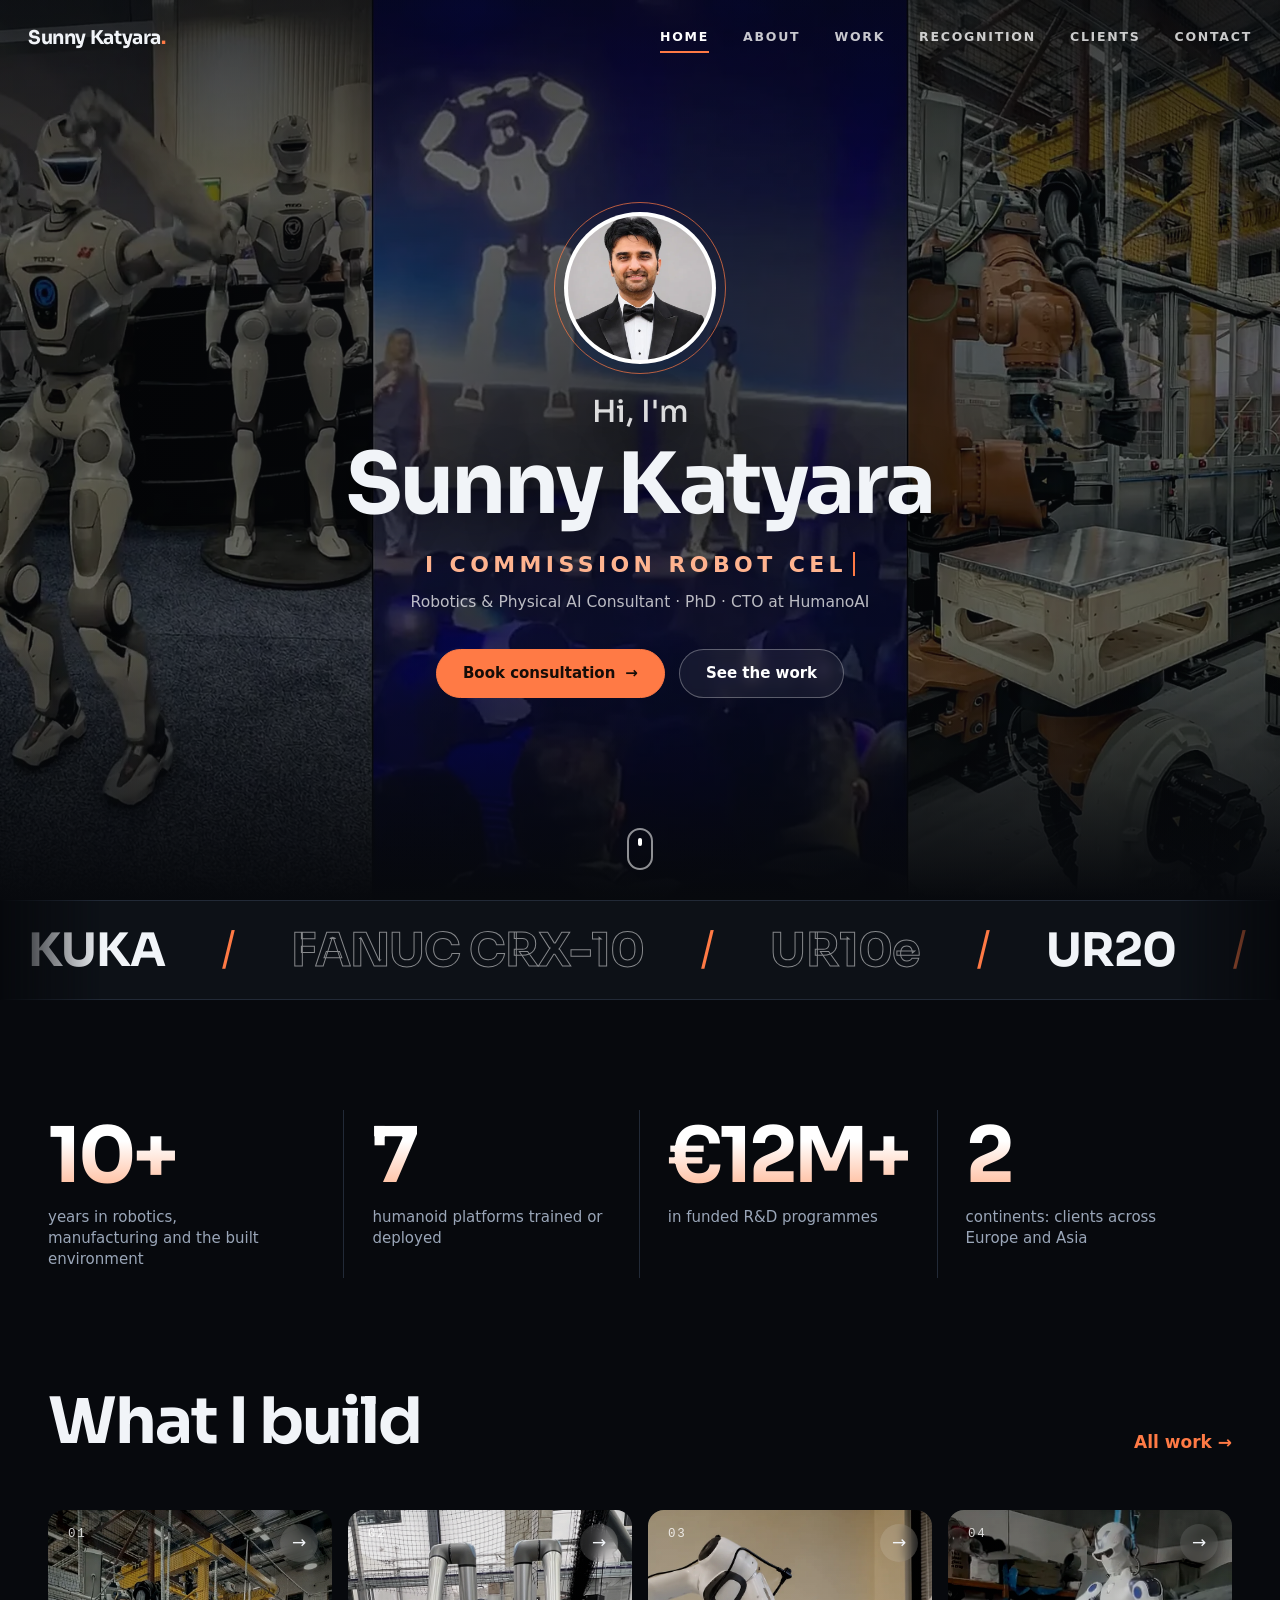
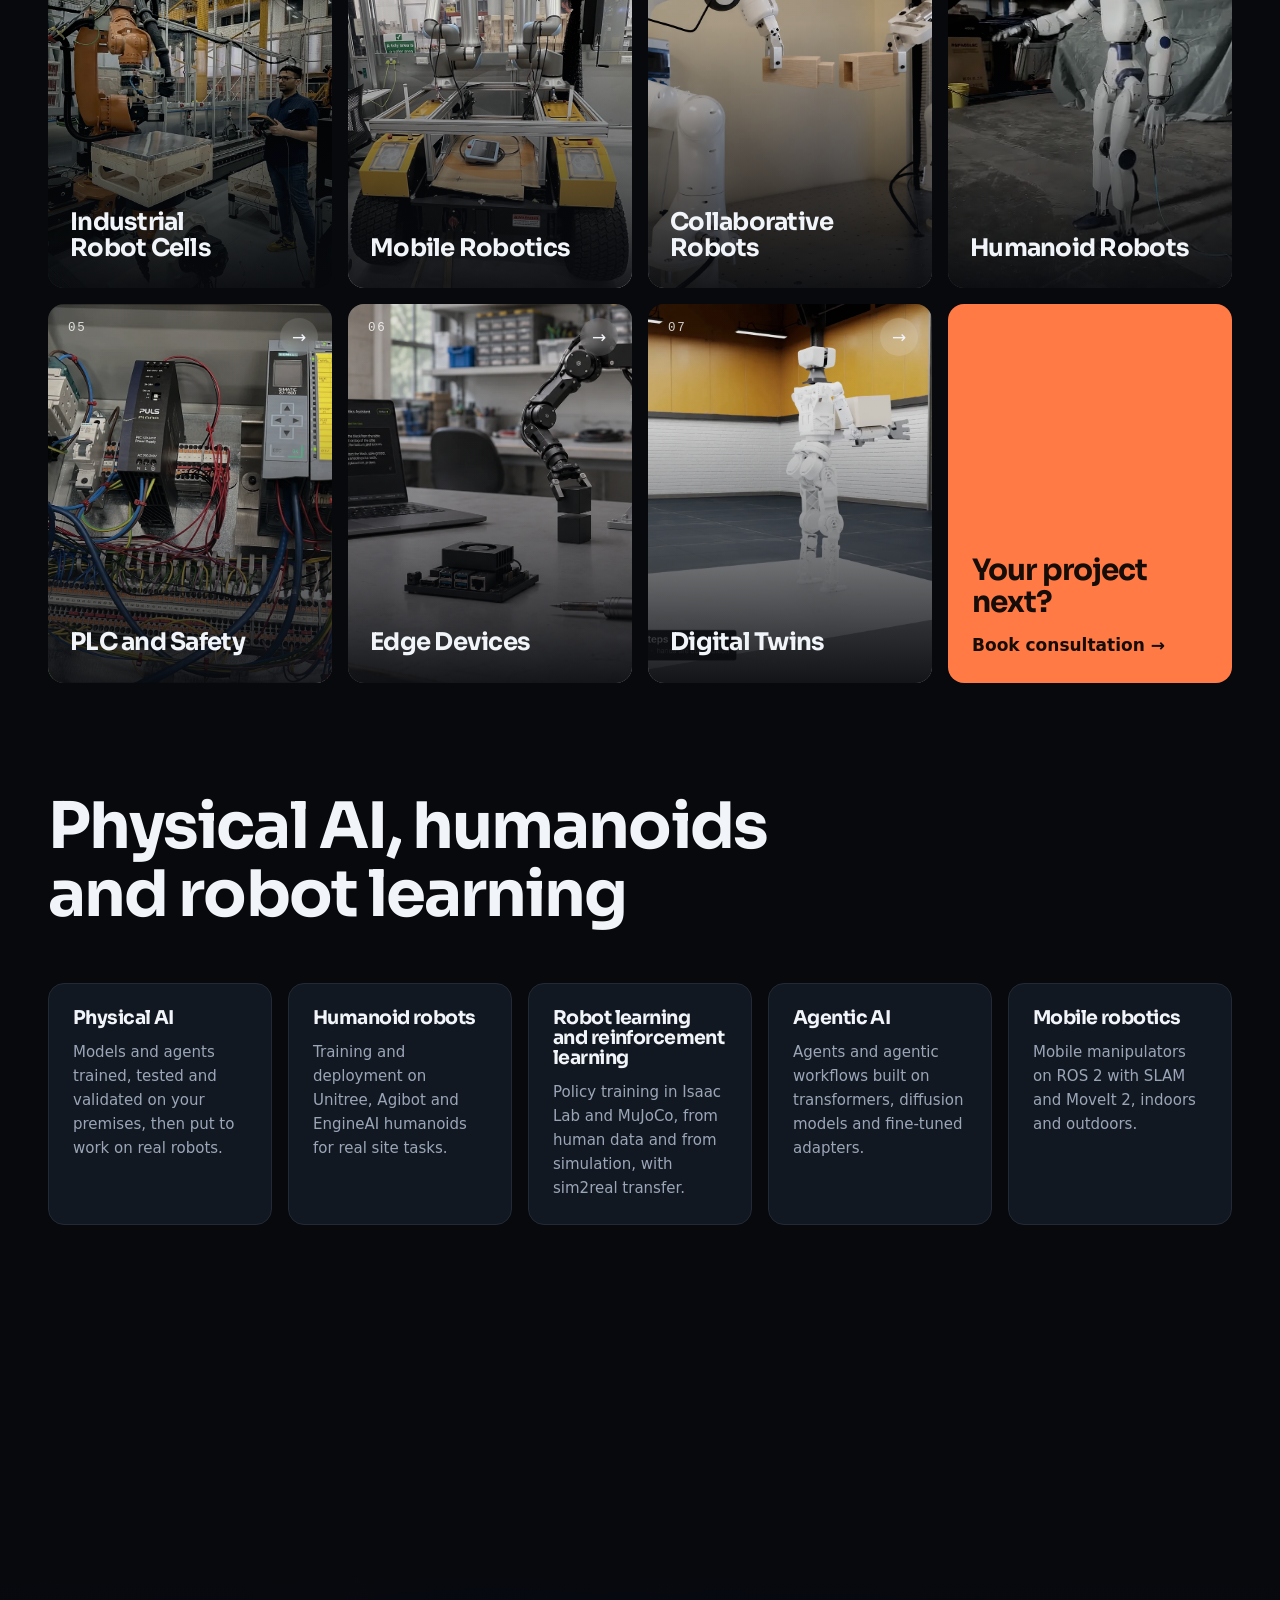
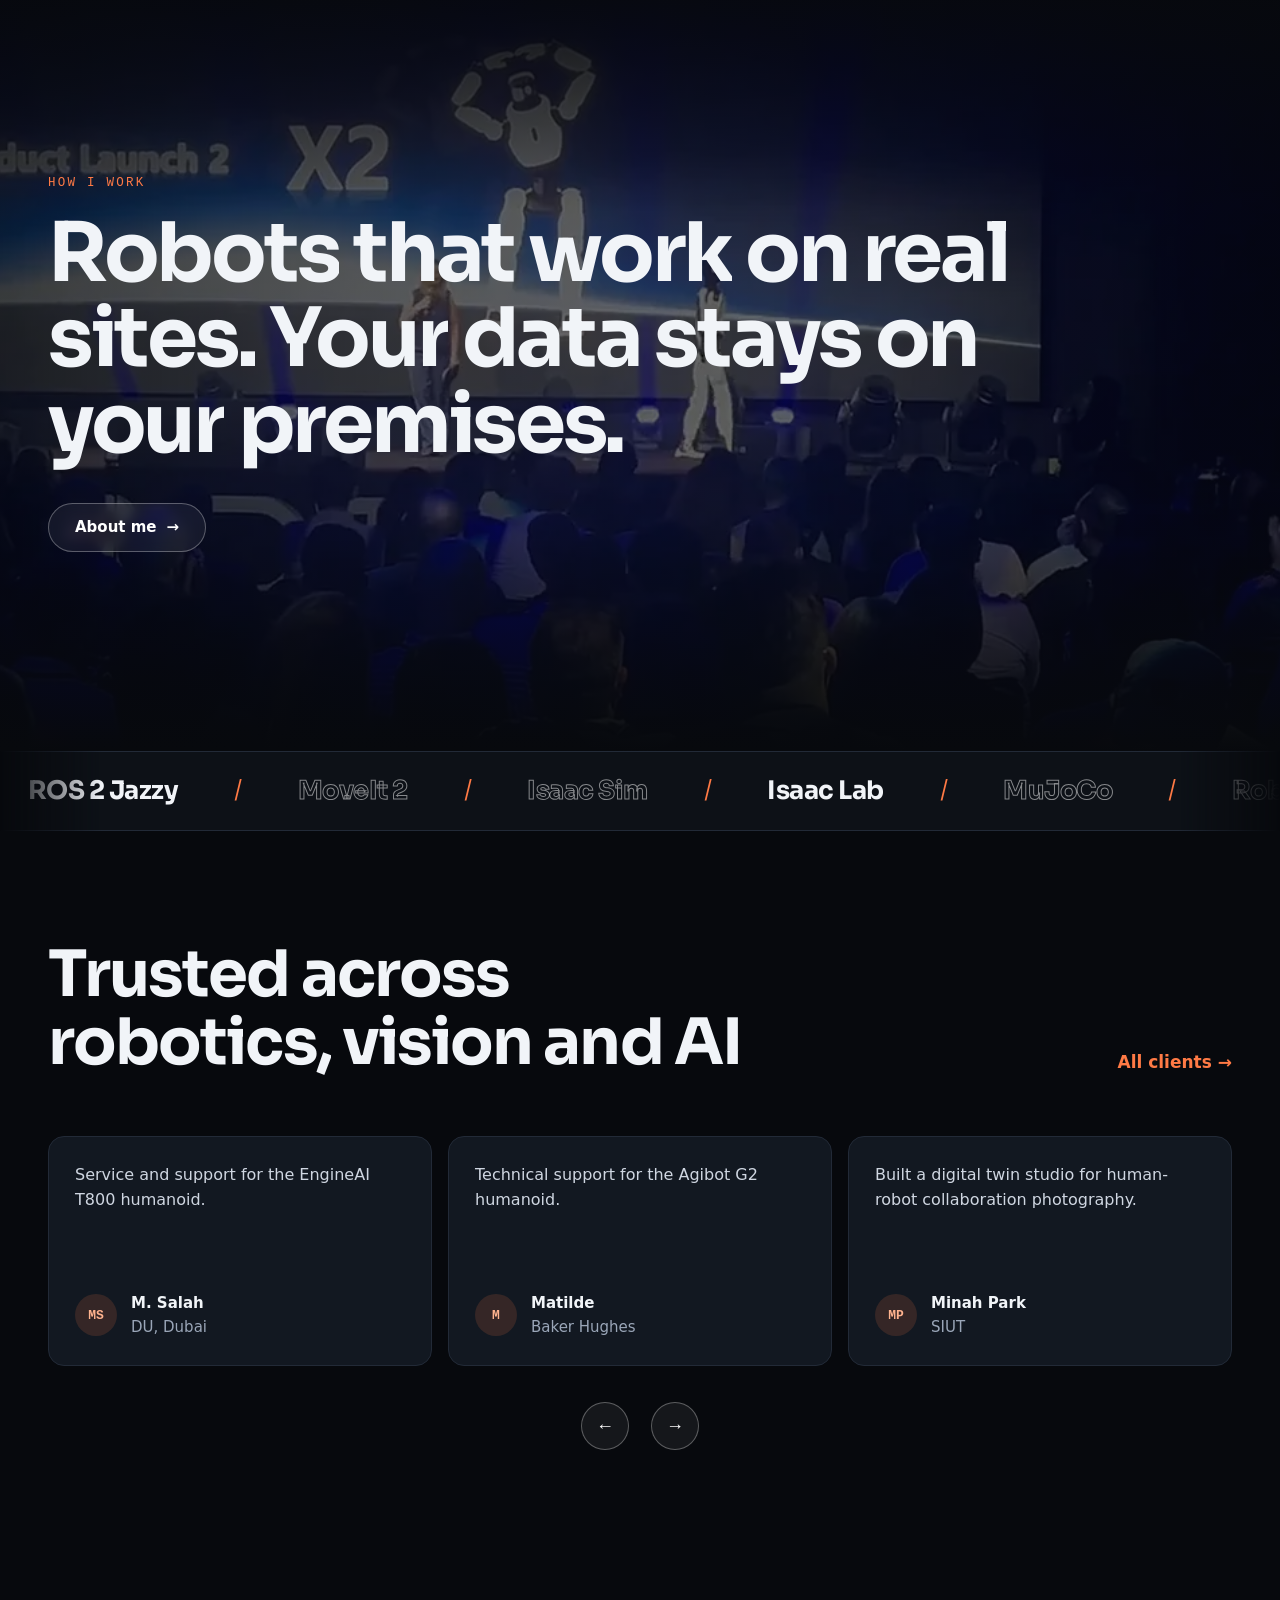
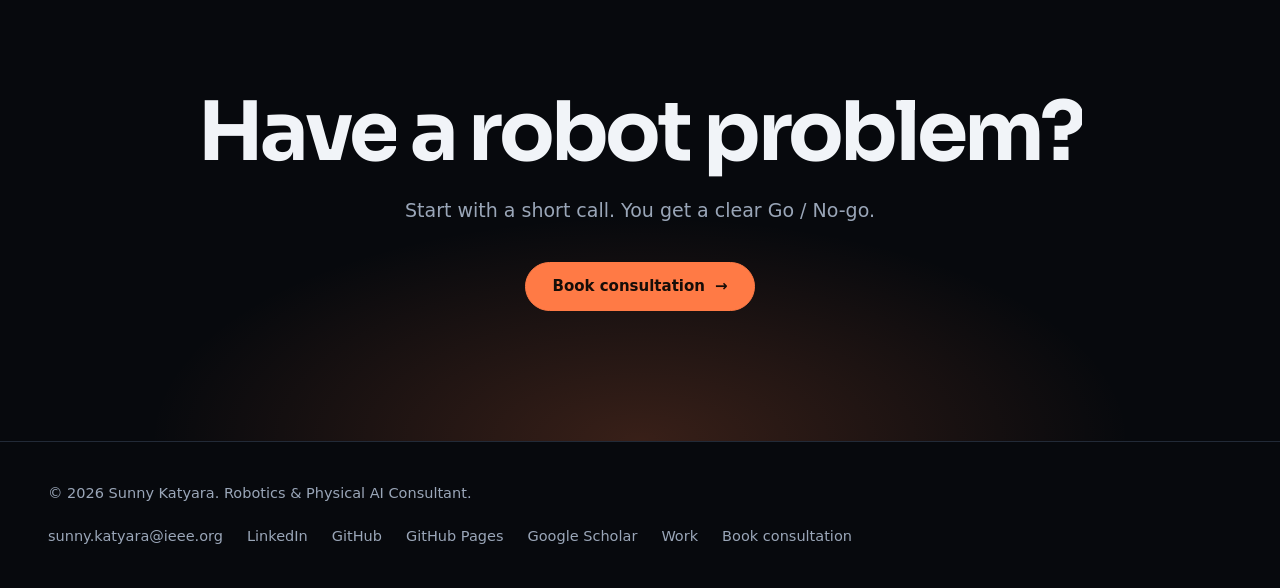
==== commit 956fac29: "Move to sunnykatyara.org, add expertise section and search keywords Co-Authored-By: Claude Fable 5.2" ====
--- a/index.html
+++ b/index.html
@@ -3,30 +3,31 @@
 <head>
 <meta charset="utf-8">
 <meta name="viewport" content="width=device-width, initial-scale=1">
-<title>Sunny Katyara, PhD | Robotics &amp; Physical AI Consultant | CTO at HumanoAI</title>
-<meta name="description" content="Sunny Katyara, PhD: robotics and Physical AI consultant, CTO at HumanoAI. Industrial robot cells, humanoid robot training, ROS 2, PLC safety systems, edge data-capture devices and digital twins for clients across Europe and Asia.">
+<title>Sunny Katyara, PhD | Physical AI, Humanoid Robots and Robot Learning Consultant</title>
+<meta name="description" content="Sunny Katyara, PhD: Physical AI and robotics consultant, CTO at HumanoAI. Humanoid robots, robot learning and reinforcement learning, agentic AI, ROS 2, mobile robotics, industrial systems with PLC safety, and digital twins in Isaac Sim, for clients across Europe and Asia.">
 <meta name="author" content="Sunny Katyara">
-<link rel="canonical" href="https://physicalaiexpert.com/">
+<meta name="keywords" content="Physical AI, Physical AI consultant, humanoid robots, humanoid robot training, robot learning, reinforcement learning, agentic AI, embodied AI, PLC programming, industrial robot safety PLC, mobile robotics, mobile manipulation, digital twin, Isaac Sim, Isaac Lab, sim2real policy training, ROS 2, ROS2, industrial systems, industrial automation, industrial robotics, robotics consultant, ROS 2 integration, KUKA robot cell commissioning, collaborative robots, robot data collection, Unitree G1, Agibot G2, EngineAI T800, MoveIt 2, Siemens TIA Portal, Sunny Katyara">
+<link rel="canonical" href="https://sunnykatyara.org/">
 <meta name="robots" content="index, follow, max-image-preview:large, max-video-preview:-1">
 
 <meta property="og:type" content="profile">
 <meta property="og:site_name" content="Sunny Katyara">
-<meta property="og:title" content="Sunny Katyara, PhD | Robotics &amp; Physical AI Consultant | CTO at HumanoAI">
-<meta property="og:description" content="Sunny Katyara, PhD: robotics and Physical AI consultant, CTO at HumanoAI. Industrial robot cells, humanoid robot training, ROS 2, PLC safety systems, edge data-capture devices and digital twins for clients across Europe and Asia.">
-<meta property="og:url" content="https://physicalaiexpert.com/">
-<meta property="og:image" content="https://physicalaiexpert.com/og-image.png">
+<meta property="og:title" content="Sunny Katyara, PhD | Physical AI, Humanoid Robots and Robot Learning Consultant">
+<meta property="og:description" content="Sunny Katyara, PhD: Physical AI and robotics consultant, CTO at HumanoAI. Humanoid robots, robot learning and reinforcement learning, agentic AI, ROS 2, mobile robotics, industrial systems with PLC safety, and digital twins in Isaac Sim, for clients across Europe and Asia.">
+<meta property="og:url" content="https://sunnykatyara.org/">
+<meta property="og:image" content="https://sunnykatyara.org/og-image.png">
 <meta property="og:image:width" content="1200">
 <meta property="og:image:height" content="630">
 <meta name="twitter:card" content="summary_large_image">
-<meta name="twitter:title" content="Sunny Katyara, PhD | Robotics &amp; Physical AI Consultant | CTO at HumanoAI">
-<meta name="twitter:description" content="Sunny Katyara, PhD: robotics and Physical AI consultant, CTO at HumanoAI. Industrial robot cells, humanoid robot training, ROS 2, PLC safety systems, edge data-capture devices and digital twins for clients across Europe and Asia.">
-<meta name="twitter:image" content="https://physicalaiexpert.com/og-image.png">
+<meta name="twitter:title" content="Sunny Katyara, PhD | Physical AI, Humanoid Robots and Robot Learning Consultant">
+<meta name="twitter:description" content="Sunny Katyara, PhD: Physical AI and robotics consultant, CTO at HumanoAI. Humanoid robots, robot learning and reinforcement learning, agentic AI, ROS 2, mobile robotics, industrial systems with PLC safety, and digital twins in Isaac Sim, for clients across Europe and Asia.">
+<meta name="twitter:image" content="https://sunnykatyara.org/og-image.png">
 <meta name="theme-color" content="#07090d">
 <link rel="icon" href="/favicon.svg" type="image/svg+xml">
 <link rel="preload" href="/assets/fonts/sora.woff2" as="font" type="font/woff2" crossorigin>
-<link rel="stylesheet" href="/assets/style.css?v=d2e2b567">
+<link rel="stylesheet" href="/assets/style.css?v=3a804950">
 <script>document.documentElement.classList.add("js")</script>
-<script type="application/ld+json">{"@context": "https://schema.org", "@graph": [{"@type": "WebSite", "@id": "https://physicalaiexpert.com/#website", "url": "https://physicalaiexpert.com/", "name": "Sunny Katyara", "description": "Sunny Katyara, PhD: robotics and Physical AI consultant, CTO at HumanoAI. Industrial robot cells, humanoid robot training, ROS 2, PLC safety systems, edge data-capture devices and digital twins for clients across Europe and Asia.", "inLanguage": "en", "publisher": {"@id": "https://physicalaiexpert.com/#person"}}, {"@type": "ProfilePage", "@id": "https://physicalaiexpert.com/#page", "url": "https://physicalaiexpert.com/", "mainEntity": {"@id": "https://physicalaiexpert.com/#person"}, "dateModified": "2026-11-21"}, {"@type": "Person", "@id": "https://physicalaiexpert.com/#person", "name": "Sunny Katyara", "url": "https://physicalaiexpert.com/", "jobTitle": "CTO at HumanoAI", "honorificSuffix": "PhD", "description": "Sunny Katyara, PhD: robotics and Physical AI consultant, CTO at HumanoAI. Industrial robot cells, humanoid robot training, ROS 2, PLC safety systems, edge data-capture devices and digital twins for clients across Europe and Asia.", "worksFor": {"@type": "Organization", "name": "HumanoAI"}, "knowsAbout": ["robotics consultant", "Physical AI consultant", "humanoid robot training", "ROS 2 integration", "KUKA robot cell commissioning", "industrial robot safety PLC", "digital twin Isaac Sim", "sim2real policy training", "mobile manipulation", "collaborative robots", "embodied AI", "robot data collection", "Unitree G1", "Agibot G2", "EngineAI T800", "MoveIt 2", "Siemens TIA Portal"], "award": ["Early Career Editorial Board Member, Biomimetic Intelligence and Robotics (2024 to 2026) (2024)", "Best Speaker Award (2024)", "Best Chapter Award, 5th International Workshop on Functional Reverse Engineering of Machine Tools (WRE 2023) (2023)", "Best Innovation Award, Entrepreneurship Innovation Challenge, MU, Ireland (2023)", "Best Research Award, HFR 2020 (2020)", "Best Dissertation Award, WUST, Poland (2018)"], "sameAs": ["https://www.linkedin.com/in/sunny-katyara-344362109", "https://github.com/KatyaraSunny93", "https://sunnykatyara1.github.io/KatyaraSunny/", "https://scholar.google.com/citations?user=4pq2lzAAAAAJ&hl=en"], "image": "https://physicalaiexpert.com/media/profile.webp"}, {"@type": "ProfessionalService", "@id": "https://physicalaiexpert.com/#service", "name": "Sunny Katyara: Robotics & Physical AI Consultant", "url": "https://physicalaiexpert.com/", "description": "Sunny Katyara, PhD: robotics and Physical AI consultant, CTO at HumanoAI. Industrial robot cells, humanoid robot training, ROS 2, PLC safety systems, edge data-capture devices and digital twins for clients across Europe and Asia.", "image": "https://physicalaiexpert.com/og-image.png", "founder": {"@id": "https://physicalaiexpert.com/#person"}, "areaServed": ["Europe", "Asia", "Worldwide"], "knowsAbout": ["robotics consultant", "Physical AI consultant", "humanoid robot training", "ROS 2 integration", "KUKA robot cell commissioning", "industrial robot safety PLC", "digital twin Isaac Sim", "sim2real policy training", "mobile manipulation", "collaborative robots", "embodied AI", "robot data collection", "Unitree G1", "Agibot G2", "EngineAI T800", "MoveIt 2", "Siemens TIA Portal"], "hasOfferCatalog": {"@type": "OfferCatalog", "name": "Consultations", "itemListElement": [{"@type": "Offer", "itemOffered": {"@type": "Service", "name": "Quick project overview (15 minutes)", "description": "Quick overview of your project; General feasibility check; A clear Go / No-go verdict"}}, {"@type": "Offer", "itemOffered": {"@type": "Service", "name": "Technical guidance session (1 hour)", "description": "In-depth technical guidance; Feasibility assessment; Project sign-up and handshake; Milestone setting"}}]}, "email": "sunny.katyara@ieee.org"}]}</script>
+<script type="application/ld+json">{"@context": "https://schema.org", "@graph": [{"@type": "WebSite", "@id": "https://sunnykatyara.org/#website", "url": "https://sunnykatyara.org/", "name": "Sunny Katyara", "description": "Sunny Katyara, PhD: Physical AI and robotics consultant, CTO at HumanoAI. Humanoid robots, robot learning and reinforcement learning, agentic AI, ROS 2, mobile robotics, industrial systems with PLC safety, and digital twins in Isaac Sim, for clients across Europe and Asia.", "inLanguage": "en", "publisher": {"@id": "https://sunnykatyara.org/#person"}}, {"@type": "ProfilePage", "@id": "https://sunnykatyara.org/#page", "url": "https://sunnykatyara.org/", "mainEntity": {"@id": "https://sunnykatyara.org/#person"}, "dateModified": "2026-11-21"}, {"@type": "Person", "@id": "https://sunnykatyara.org/#person", "name": "Sunny Katyara", "url": "https://sunnykatyara.org/", "jobTitle": "CTO at HumanoAI", "honorificSuffix": "PhD", "description": "Sunny Katyara, PhD: Physical AI and robotics consultant, CTO at HumanoAI. Humanoid robots, robot learning and reinforcement learning, agentic AI, ROS 2, mobile robotics, industrial systems with PLC safety, and digital twins in Isaac Sim, for clients across Europe and Asia.", "worksFor": {"@type": "Organization", "name": "HumanoAI"}, "knowsAbout": ["Physical AI", "Physical AI consultant", "humanoid robots", "humanoid robot training", "robot learning", "reinforcement learning", "agentic AI", "embodied AI", "PLC programming", "industrial robot safety PLC", "mobile robotics", "mobile manipulation", "digital twin", "Isaac Sim", "Isaac Lab", "sim2real policy training", "ROS 2", "ROS2", "industrial systems", "industrial automation", "industrial robotics", "robotics consultant", "ROS 2 integration", "KUKA robot cell commissioning", "collaborative robots", "robot data collection", "Unitree G1", "Agibot G2", "EngineAI T800", "MoveIt 2", "Siemens TIA Portal"], "award": ["Early Career Editorial Board Member, Biomimetic Intelligence and Robotics (2024 to 2026) (2024)", "Best Speaker Award (2024)", "Best Chapter Award, 5th International Workshop on Functional Reverse Engineering of Machine Tools (WRE 2023) (2023)", "Best Innovation Award, Entrepreneurship Innovation Challenge, MU, Ireland (2023)", "Best Research Award, HFR 2020 (2020)", "Best Dissertation Award, WUST, Poland (2018)"], "sameAs": ["https://www.linkedin.com/in/sunny-katyara-344362109", "https://github.com/KatyaraSunny93", "https://sunnykatyara1.github.io/KatyaraSunny/", "https://scholar.google.com/citations?user=4pq2lzAAAAAJ&hl=en"], "image": "https://sunnykatyara.org/media/profile.webp"}, {"@type": "ProfessionalService", "@id": "https://sunnykatyara.org/#service", "name": "Sunny Katyara: Robotics & Physical AI Consultant", "url": "https://sunnykatyara.org/", "description": "Sunny Katyara, PhD: Physical AI and robotics consultant, CTO at HumanoAI. Humanoid robots, robot learning and reinforcement learning, agentic AI, ROS 2, mobile robotics, industrial systems with PLC safety, and digital twins in Isaac Sim, for clients across Europe and Asia.", "image": "https://sunnykatyara.org/og-image.png", "founder": {"@id": "https://sunnykatyara.org/#person"}, "areaServed": ["Europe", "Asia", "Worldwide"], "knowsAbout": ["Physical AI", "Physical AI consultant", "humanoid robots", "humanoid robot training", "robot learning", "reinforcement learning", "agentic AI", "embodied AI", "PLC programming", "industrial robot safety PLC", "mobile robotics", "mobile manipulation", "digital twin", "Isaac Sim", "Isaac Lab", "sim2real policy training", "ROS 2", "ROS2", "industrial systems", "industrial automation", "industrial robotics", "robotics consultant", "ROS 2 integration", "KUKA robot cell commissioning", "collaborative robots", "robot data collection", "Unitree G1", "Agibot G2", "EngineAI T800", "MoveIt 2", "Siemens TIA Portal"], "hasOfferCatalog": {"@type": "OfferCatalog", "name": "Consultations", "itemListElement": [{"@type": "Offer", "itemOffered": {"@type": "Service", "name": "Quick project overview (15 minutes)", "description": "Quick overview of your project; General feasibility check; A clear Go / No-go verdict"}}, {"@type": "Offer", "itemOffered": {"@type": "Service", "name": "Technical guidance session (1 hour)", "description": "In-depth technical guidance; Feasibility assessment; Project sign-up and handshake; Milestone setting"}}]}, "email": "sunny.katyara@ieee.org"}]}</script>
 </head>
 <body>
 <a class="skip" href="#main">Skip to content</a>
@@ -59,6 +60,12 @@
     <div class="tiles"><a class="tile reveal" href="/work/industrial-robotics-cell/"><img src="/media/industrial-robotics-cell/industrial-robotics-cell-01-poster.webp" alt="Multi-Functional Industrial Robotics Cell" loading="lazy"><span class="tile-num">01</span><span class="go" aria-hidden="true">&rarr;</span><div class="tile-txt"><h3>Industrial Robot Cells</h3><p>Two KUKA arms. One cell. Built end to end.</p></div></a><a class="tile reveal" href="/work/mobile-robotics/"><img src="/media/mobile-robotics/mobile-robotics-01.webp" alt="Mobile Robotics and Mobile Manipulation" loading="lazy"><span class="tile-num">02</span><span class="go" aria-hidden="true">&rarr;</span><div class="tile-txt"><h3>Mobile Robotics</h3><p>Robots that go to the work.</p></div></a><a class="tile reveal" href="/work/collaborative-robotics/"><img src="/media/collaborative-robotics/collaborative-robotics-01.webp" alt="Collaborative Robotics" loading="lazy"><span class="tile-num">03</span><span class="go" aria-hidden="true">&rarr;</span><div class="tile-txt"><h3>Collaborative Robots</h3><p>Arms that work together.</p></div></a><a class="tile reveal" href="/work/humanoid-robots/"><img src="/media/humanoid-robots/humanoid-robots-01-poster.webp" alt="Humanoid Robots" loading="lazy"><span class="tile-num">04</span><span class="go" aria-hidden="true">&rarr;</span><div class="tile-txt"><h3>Humanoid Robots</h3><p>From human data to humanoid skill.</p></div></a><a class="tile reveal" href="/work/plc-safety-industrial-control/"><img src="/media/plc-safety-industrial-control/plc-safety-industrial-control-01.webp" alt="PLCs for Safety and Industrial Control" loading="lazy"><span class="tile-num">05</span><span class="go" aria-hidden="true">&rarr;</span><div class="tile-txt"><h3>PLC and Safety</h3><p>Safety-rated. Real-time. Usable.</p></div></a><a class="tile reveal" href="/work/edge-devices-data-capture/"><img src="/media/edge-devices-data-capture/edge-devices-data-capture-01.webp" alt="Edge Devices and Data-Capture Applications" loading="lazy"><span class="tile-num">06</span><span class="go" aria-hidden="true">&rarr;</span><div class="tile-txt"><h3>Edge Devices</h3><p>Capture what the human sees.</p></div></a><a class="tile reveal" href="/work/digital-twins-simulation/"><img src="/media/digital-twins-simulation/digital-twins-simulation-01-poster.webp" alt="Digital Twins and Simulation" loading="lazy"><span class="tile-num">07</span><span class="go" aria-hidden="true">&rarr;</span><div class="tile-txt"><h3>Digital Twins</h3><p>Train in simulation. Deploy for real.</p></div></a><a class="tile ask reveal" href="/contact/"><h3>Your project next?</h3><span>Book consultation &rarr;</span></a></div>
   </div>
 </section>
+<section style="padding-top:0">
+  <div class="wrap">
+    <div class="section-head"><h2 data-split>Physical AI, humanoids and robot learning</h2></div>
+    <div class="blocks five"><a class="block reveal" href="/about/"><h3>Physical AI</h3><p>Models and agents trained, tested and validated on your premises, then put to work on real robots.</p></a><a class="block reveal" href="/work/humanoid-robots/"><h3>Humanoid robots</h3><p>Training and deployment on Unitree, Agibot and EngineAI humanoids for real site tasks.</p></a><a class="block reveal" href="/work/humanoid-robots/"><h3>Robot learning and reinforcement learning</h3><p>Policy training in Isaac Lab and MuJoCo, from human data and from simulation, with sim2real transfer.</p></a><a class="block reveal" href="/clients/"><h3>Agentic AI</h3><p>Agents and agentic workflows built on transformers, diffusion models and fine-tuned adapters.</p></a><a class="block reveal" href="/work/mobile-robotics/"><h3>Mobile robotics</h3><p>Mobile manipulators on ROS 2 with SLAM and MoveIt 2, indoors and outdoors.</p></a><a class="block reveal" href="/work/mobile-robotics/"><h3>ROS 2</h3><p>ROS 2 Jazzy interfaces, MoveIt 2 packages and SLAM for arms, mobile bases and multi-robot fleets.</p></a><a class="block reveal" href="/work/industrial-robotics-cell/"><h3>Industrial systems</h3><p>Industrial robot cells commissioned end to end: KUKA and FANUC arms, tooling, safety scanners and real-time control.</p></a><a class="block reveal" href="/work/plc-safety-industrial-control/"><h3>PLC and safety</h3><p>Siemens, Omron, ABB Pluto and HCFA PLCs for safety-rated industrial robot cells.</p></a><a class="block reveal" href="/work/digital-twins-simulation/"><h3>Digital twins and Isaac Sim</h3><p>Digital twins in Isaac Sim, Unity, Blender and three.js for synthetic data and policy training.</p></a><a class="block reveal" href="/work/edge-devices-data-capture/"><h3>Edge devices and robot data</h3><p>Egocentric and exocentric capture hardware and apps for collecting training data.</p></a></div>
+  </div>
+</section>
 <section class="statement">
   <div class="bg"><video data-loop muted loop playsinline preload="none" poster="/media/stage-poster.webp" aria-hidden="true"><source src="/media/stage.mp4" type="video/mp4"></video></div>
   <div class="wrap"><span class="eyebrow">How I work</span><p class="big" data-split>Robots that work on real sites. Your data stays on your premises.</p>
--- a/assets/style.css
+++ b/assets/style.css
@@ -182,6 +182,12 @@
 details.story .prose { padding: 0 26px 14px; max-width: 46em; color: #cfd6e1; }
 
 .blocks { display: grid; grid-template-columns: repeat(2, 1fr); gap: 16px; }
+.blocks.five { grid-template-columns: repeat(5, 1fr); }
+.blocks.five .block { padding: 24px; }
+.blocks.five h3 { font-size: 19px; }
+.blocks.five p { font-size: 15px; }
+a.block { text-decoration: none; color: inherit; display: block; }
+@media (max-width: 1100px) { .blocks.five { grid-template-columns: repeat(2, 1fr); } }
 .block { background: var(--panel); border: 1px solid var(--line); border-radius: var(--radius); padding: 34px; transition: border-color .3s, transform .3s; }
 .block:hover { border-color: var(--accent); transform: translateY(-4px); }
 .block h3 { font-size: clamp(26px, 3vw, 40px); margin-bottom: 12px; }
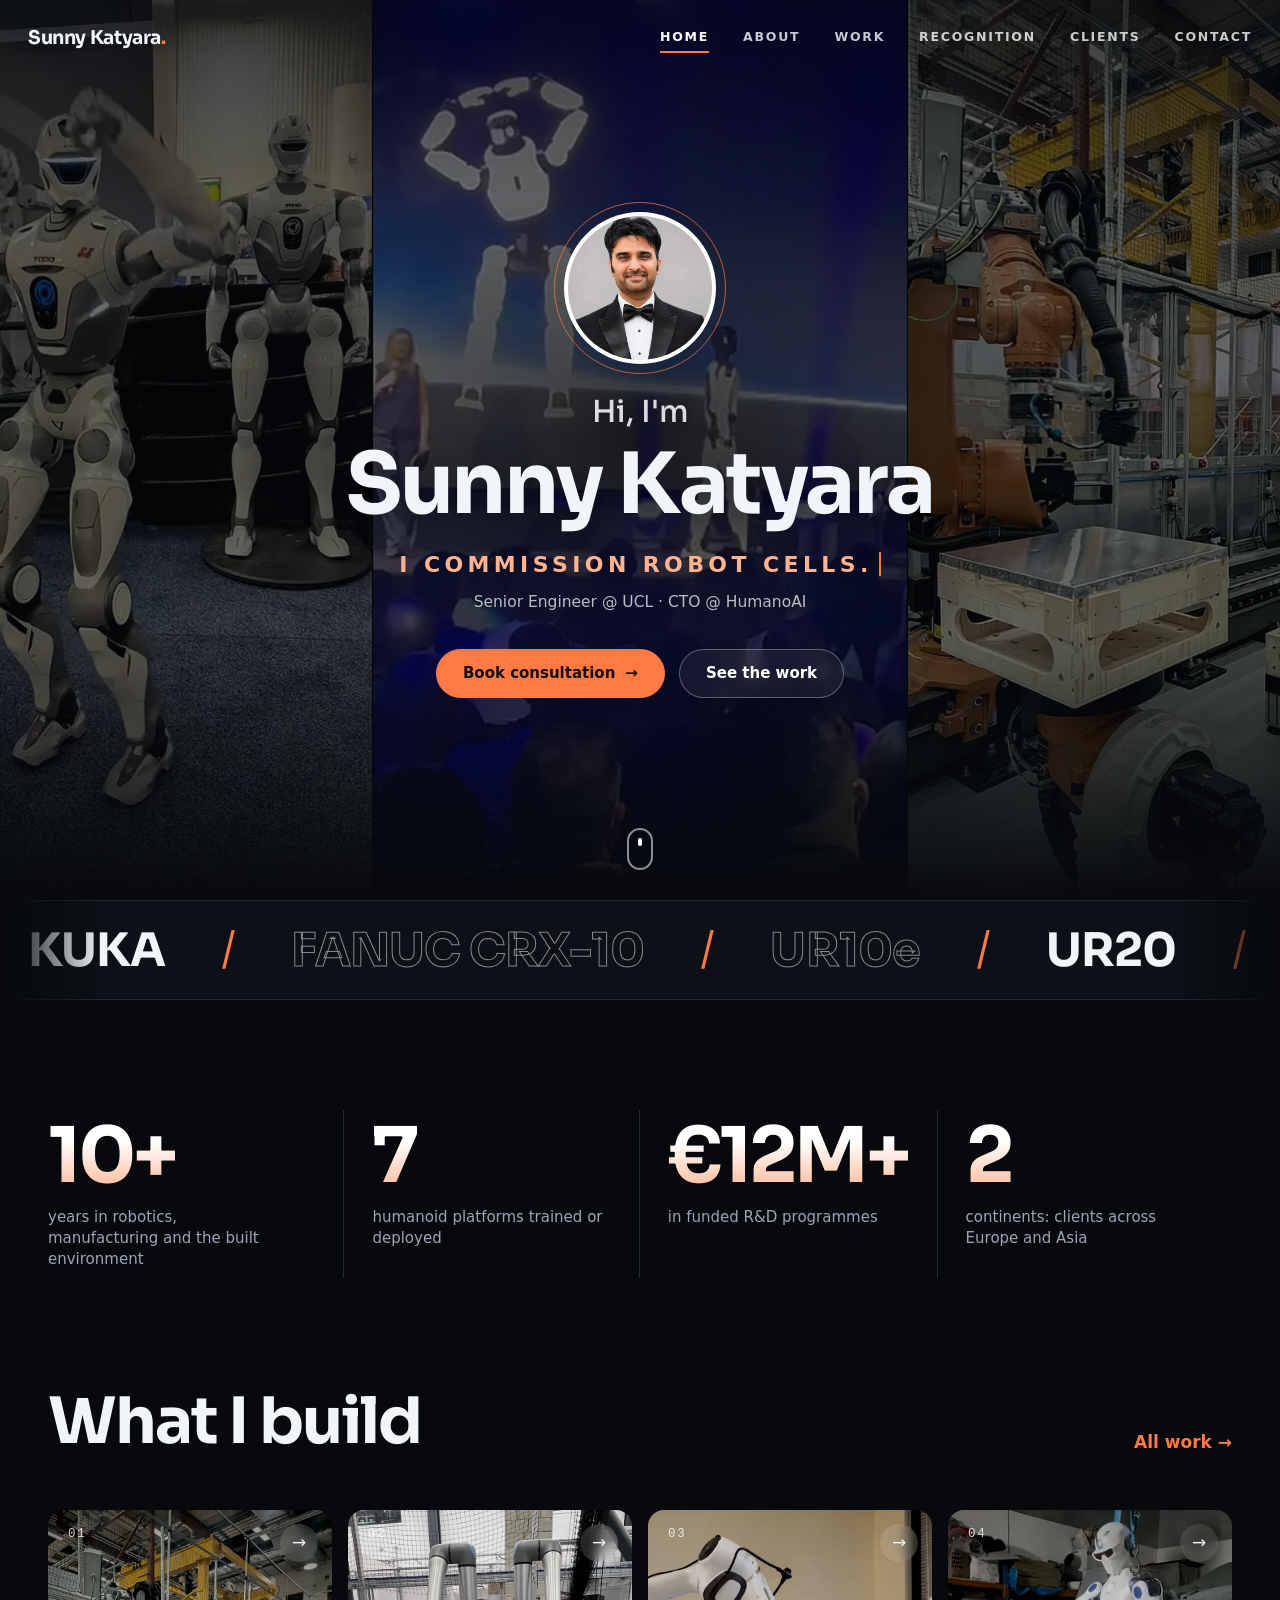
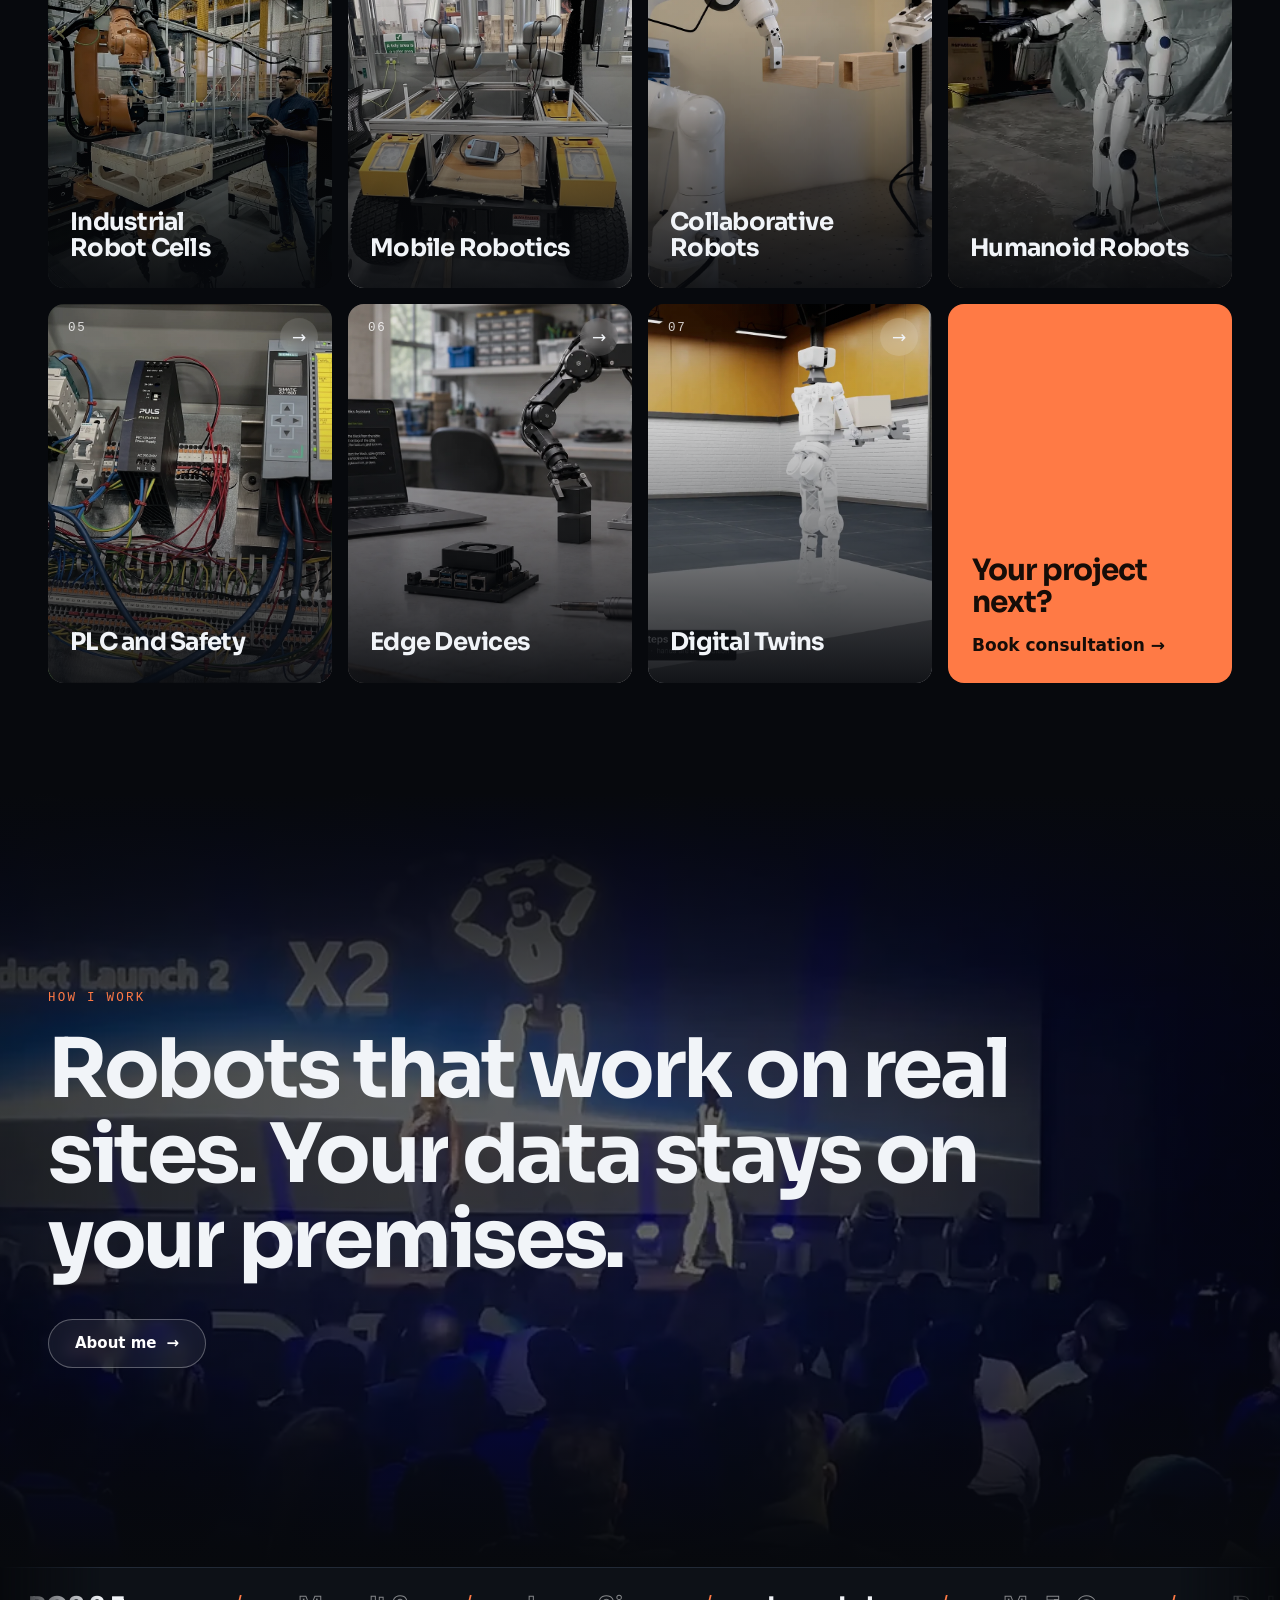
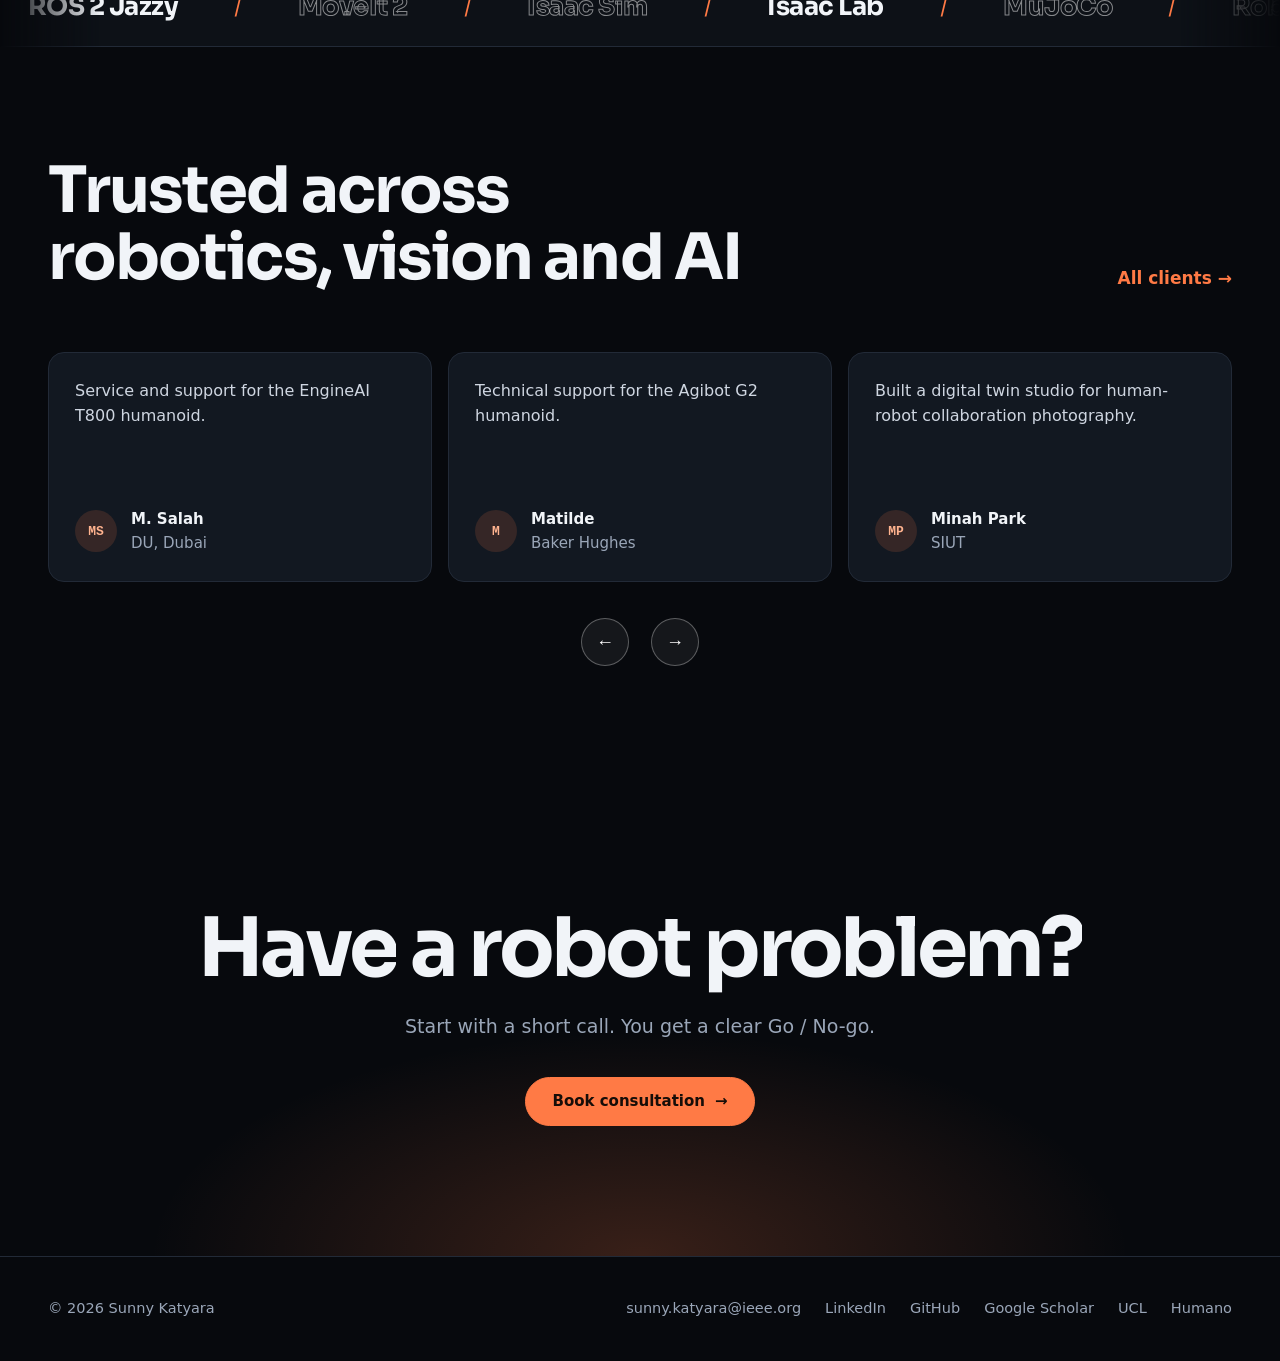
==== commit 0002caaa: "Simplify home page and footer, update role line and About tile Co-Authored-By: Claude Fable 5.2 <nor" ====
--- a/index.html
+++ b/index.html
@@ -25,9 +25,9 @@
 <meta name="theme-color" content="#07090d">
 <link rel="icon" href="/favicon.svg" type="image/svg+xml">
 <link rel="preload" href="/assets/fonts/sora.woff2" as="font" type="font/woff2" crossorigin>
-<link rel="stylesheet" href="/assets/style.css?v=3a804950">
+<link rel="stylesheet" href="/assets/style.css?v=d2e2b567">
 <script>document.documentElement.classList.add("js")</script>
-<script type="application/ld+json">{"@context": "https://schema.org", "@graph": [{"@type": "WebSite", "@id": "https://sunnykatyara.org/#website", "url": "https://sunnykatyara.org/", "name": "Sunny Katyara", "description": "Sunny Katyara, PhD: Physical AI and robotics consultant, CTO at HumanoAI. Humanoid robots, robot learning and reinforcement learning, agentic AI, ROS 2, mobile robotics, industrial systems with PLC safety, and digital twins in Isaac Sim, for clients across Europe and Asia.", "inLanguage": "en", "publisher": {"@id": "https://sunnykatyara.org/#person"}}, {"@type": "ProfilePage", "@id": "https://sunnykatyara.org/#page", "url": "https://sunnykatyara.org/", "mainEntity": {"@id": "https://sunnykatyara.org/#person"}, "dateModified": "2026-11-21"}, {"@type": "Person", "@id": "https://sunnykatyara.org/#person", "name": "Sunny Katyara", "url": "https://sunnykatyara.org/", "jobTitle": "CTO at HumanoAI", "honorificSuffix": "PhD", "description": "Sunny Katyara, PhD: Physical AI and robotics consultant, CTO at HumanoAI. Humanoid robots, robot learning and reinforcement learning, agentic AI, ROS 2, mobile robotics, industrial systems with PLC safety, and digital twins in Isaac Sim, for clients across Europe and Asia.", "worksFor": {"@type": "Organization", "name": "HumanoAI"}, "knowsAbout": ["Physical AI", "Physical AI consultant", "humanoid robots", "humanoid robot training", "robot learning", "reinforcement learning", "agentic AI", "embodied AI", "PLC programming", "industrial robot safety PLC", "mobile robotics", "mobile manipulation", "digital twin", "Isaac Sim", "Isaac Lab", "sim2real policy training", "ROS 2", "ROS2", "industrial systems", "industrial automation", "industrial robotics", "robotics consultant", "ROS 2 integration", "KUKA robot cell commissioning", "collaborative robots", "robot data collection", "Unitree G1", "Agibot G2", "EngineAI T800", "MoveIt 2", "Siemens TIA Portal"], "award": ["Early Career Editorial Board Member, Biomimetic Intelligence and Robotics (2024 to 2026) (2024)", "Best Speaker Award (2024)", "Best Chapter Award, 5th International Workshop on Functional Reverse Engineering of Machine Tools (WRE 2023) (2023)", "Best Innovation Award, Entrepreneurship Innovation Challenge, MU, Ireland (2023)", "Best Research Award, HFR 2020 (2020)", "Best Dissertation Award, WUST, Poland (2018)"], "sameAs": ["https://www.linkedin.com/in/sunny-katyara-344362109", "https://github.com/KatyaraSunny93", "https://sunnykatyara1.github.io/KatyaraSunny/", "https://scholar.google.com/citations?user=4pq2lzAAAAAJ&hl=en"], "image": "https://sunnykatyara.org/media/profile.webp"}, {"@type": "ProfessionalService", "@id": "https://sunnykatyara.org/#service", "name": "Sunny Katyara: Robotics & Physical AI Consultant", "url": "https://sunnykatyara.org/", "description": "Sunny Katyara, PhD: Physical AI and robotics consultant, CTO at HumanoAI. Humanoid robots, robot learning and reinforcement learning, agentic AI, ROS 2, mobile robotics, industrial systems with PLC safety, and digital twins in Isaac Sim, for clients across Europe and Asia.", "image": "https://sunnykatyara.org/og-image.png", "founder": {"@id": "https://sunnykatyara.org/#person"}, "areaServed": ["Europe", "Asia", "Worldwide"], "knowsAbout": ["Physical AI", "Physical AI consultant", "humanoid robots", "humanoid robot training", "robot learning", "reinforcement learning", "agentic AI", "embodied AI", "PLC programming", "industrial robot safety PLC", "mobile robotics", "mobile manipulation", "digital twin", "Isaac Sim", "Isaac Lab", "sim2real policy training", "ROS 2", "ROS2", "industrial systems", "industrial automation", "industrial robotics", "robotics consultant", "ROS 2 integration", "KUKA robot cell commissioning", "collaborative robots", "robot data collection", "Unitree G1", "Agibot G2", "EngineAI T800", "MoveIt 2", "Siemens TIA Portal"], "hasOfferCatalog": {"@type": "OfferCatalog", "name": "Consultations", "itemListElement": [{"@type": "Offer", "itemOffered": {"@type": "Service", "name": "Quick project overview (15 minutes)", "description": "Quick overview of your project; General feasibility check; A clear Go / No-go verdict"}}, {"@type": "Offer", "itemOffered": {"@type": "Service", "name": "Technical guidance session (1 hour)", "description": "In-depth technical guidance; Feasibility assessment; Project sign-up and handshake; Milestone setting"}}]}, "email": "sunny.katyara@ieee.org"}]}</script>
+<script type="application/ld+json">{"@context": "https://schema.org", "@graph": [{"@type": "WebSite", "@id": "https://sunnykatyara.org/#website", "url": "https://sunnykatyara.org/", "name": "Sunny Katyara", "description": "Sunny Katyara, PhD: Physical AI and robotics consultant, CTO at HumanoAI. Humanoid robots, robot learning and reinforcement learning, agentic AI, ROS 2, mobile robotics, industrial systems with PLC safety, and digital twins in Isaac Sim, for clients across Europe and Asia.", "inLanguage": "en", "publisher": {"@id": "https://sunnykatyara.org/#person"}}, {"@type": "ProfilePage", "@id": "https://sunnykatyara.org/#page", "url": "https://sunnykatyara.org/", "mainEntity": {"@id": "https://sunnykatyara.org/#person"}, "dateModified": "2026-11-22"}, {"@type": "Person", "@id": "https://sunnykatyara.org/#person", "name": "Sunny Katyara", "url": "https://sunnykatyara.org/", "jobTitle": "CTO at HumanoAI", "honorificSuffix": "PhD", "description": "Sunny Katyara, PhD: Physical AI and robotics consultant, CTO at HumanoAI. Humanoid robots, robot learning and reinforcement learning, agentic AI, ROS 2, mobile robotics, industrial systems with PLC safety, and digital twins in Isaac Sim, for clients across Europe and Asia.", "worksFor": {"@type": "Organization", "name": "HumanoAI"}, "knowsAbout": ["Physical AI", "Physical AI consultant", "humanoid robots", "humanoid robot training", "robot learning", "reinforcement learning", "agentic AI", "embodied AI", "PLC programming", "industrial robot safety PLC", "mobile robotics", "mobile manipulation", "digital twin", "Isaac Sim", "Isaac Lab", "sim2real policy training", "ROS 2", "ROS2", "industrial systems", "industrial automation", "industrial robotics", "robotics consultant", "ROS 2 integration", "KUKA robot cell commissioning", "collaborative robots", "robot data collection", "Unitree G1", "Agibot G2", "EngineAI T800", "MoveIt 2", "Siemens TIA Portal"], "award": ["Early Career Editorial Board Member, Biomimetic Intelligence and Robotics (2024 to 2026) (2024)", "Best Speaker Award (2024)", "Best Chapter Award, 5th International Workshop on Functional Reverse Engineering of Machine Tools (WRE 2023) (2023)", "Best Innovation Award, Entrepreneurship Innovation Challenge, MU, Ireland (2023)", "Best Research Award, HFR 2020 (2020)", "Best Dissertation Award, WUST, Poland (2018)"], "sameAs": ["https://www.linkedin.com/in/sunny-katyara-344362109", "https://github.com/KatyaraSunny93", "https://sunnykatyara1.github.io/KatyaraSunny/", "https://scholar.google.com/citations?user=4pq2lzAAAAAJ&hl=en", "https://profiles.ucl.ac.uk/103249-sunny-katyara"], "image": "https://sunnykatyara.org/media/profile.webp"}, {"@type": "ProfessionalService", "@id": "https://sunnykatyara.org/#service", "name": "Sunny Katyara: Robotics & Physical AI Consultant", "url": "https://sunnykatyara.org/", "description": "Sunny Katyara, PhD: Physical AI and robotics consultant, CTO at HumanoAI. Humanoid robots, robot learning and reinforcement learning, agentic AI, ROS 2, mobile robotics, industrial systems with PLC safety, and digital twins in Isaac Sim, for clients across Europe and Asia.", "image": "https://sunnykatyara.org/og-image.png", "founder": {"@id": "https://sunnykatyara.org/#person"}, "areaServed": ["Europe", "Asia", "Worldwide"], "knowsAbout": ["Physical AI", "Physical AI consultant", "humanoid robots", "humanoid robot training", "robot learning", "reinforcement learning", "agentic AI", "embodied AI", "PLC programming", "industrial robot safety PLC", "mobile robotics", "mobile manipulation", "digital twin", "Isaac Sim", "Isaac Lab", "sim2real policy training", "ROS 2", "ROS2", "industrial systems", "industrial automation", "industrial robotics", "robotics consultant", "ROS 2 integration", "KUKA robot cell commissioning", "collaborative robots", "robot data collection", "Unitree G1", "Agibot G2", "EngineAI T800", "MoveIt 2", "Siemens TIA Portal"], "hasOfferCatalog": {"@type": "OfferCatalog", "name": "Consultations", "itemListElement": [{"@type": "Offer", "itemOffered": {"@type": "Service", "name": "Quick project overview (15 minutes)", "description": "Quick overview of your project; General feasibility check; A clear Go / No-go verdict"}}, {"@type": "Offer", "itemOffered": {"@type": "Service", "name": "Technical guidance session (1 hour)", "description": "In-depth technical guidance; Feasibility assessment; Project sign-up and handshake; Milestone setting"}}]}, "email": "sunny.katyara@ieee.org"}]}</script>
 </head>
 <body>
 <a class="skip" href="#main">Skip to content</a>
@@ -46,24 +46,18 @@
     <div class="avatar"><img src="/media/profile.webp" width="152" height="152" alt="Sunny Katyara, Robotics &amp; Physical AI Consultant"></div>
     <h1><small>Hi, I'm</small>Sunny Katyara</h1>
     <p class="typed" data-lines="[&quot;I train humanoids.&quot;, &quot;I commission robot cells.&quot;, &quot;I build digital twins.&quot;, &quot;I make robots safe.&quot;, &quot;I keep your data on site.&quot;]"><span>I train humanoids.</span></p>
-    <p class="role">Robotics &amp; Physical AI Consultant &middot; PhD &middot; CTO at HumanoAI</p>
+    <p class="role">Senior Engineer @ UCL · CTO @ HumanoAI</p>
     <div class="cta-row"><a class="btn" href="/contact/">Book consultation <span class="arr">&rarr;</span></a>
     <a class="btn ghost" href="/work/">See the work</a></div>
   </div>
   <a class="scroll-cue" href="#numbers" aria-label="Scroll down"></a>
 </section>
-<div class="marquee " aria-hidden="true"><div class="track"><span>KUKA</span><span>FANUC CRX-10</span><span>UR10e</span><span>UR20</span><span>Franka Emika Panda</span><span>Dobot</span><span>Unitree G1</span><span>Unitree R1</span><span>Unitree H1</span><span>EngineAI T800</span><span>Agibot G2</span><span>Agibot X2</span><span>Galbot S1</span><span>Robotnik RB-VOGUI</span><span>Warthog</span><span>KUKA</span><span>FANUC CRX-10</span><span>UR10e</span><span>UR20</span><span>Franka Emika Panda</span><span>Dobot</span><span>Unitree G1</span><span>Unitree R1</span><span>Unitree H1</span><span>EngineAI T800</span><span>Agibot G2</span><span>Agibot X2</span><span>Galbot S1</span><span>Robotnik RB-VOGUI</span><span>Warthog</span></div></div>
+<div class="marquee " aria-hidden="true"><div class="track"><span>KUKA</span><span>FANUC CRX-10</span><span>UR10e</span><span>UR20</span><span>Franka Emika Panda</span><span>Dobot</span><span>Stäubli CS8</span><span>ABB Puma</span><span>Unitree G1</span><span>Unitree R1</span><span>Unitree H1</span><span>EngineAI T800</span><span>Agibot G2</span><span>Agibot X2</span><span>Galbot S1</span><span>Robotnik RB-VOGUI</span><span>Warthog</span><span>KUKA</span><span>FANUC CRX-10</span><span>UR10e</span><span>UR20</span><span>Franka Emika Panda</span><span>Dobot</span><span>Stäubli CS8</span><span>ABB Puma</span><span>Unitree G1</span><span>Unitree R1</span><span>Unitree H1</span><span>EngineAI T800</span><span>Agibot G2</span><span>Agibot X2</span><span>Galbot S1</span><span>Robotnik RB-VOGUI</span><span>Warthog</span></div></div>
 <section id="numbers"><div class="wrap"><div class="stats"><div class="stat reveal"><b data-count>10+</b><span>years in robotics, manufacturing and the built environment</span></div><div class="stat reveal"><b data-count>7</b><span>humanoid platforms trained or deployed</span></div><div class="stat reveal"><b data-count>€12M+</b><span>in funded R&amp;D programmes</span></div><div class="stat reveal"><b data-count>2</b><span>continents: clients across Europe and Asia</span></div></div></div></section>
 <section style="padding-top:0">
   <div class="wrap">
     <div class="section-head"><h2 data-split>What I build</h2><a class="link" href="/work/">All work &rarr;</a></div>
     <div class="tiles"><a class="tile reveal" href="/work/industrial-robotics-cell/"><img src="/media/industrial-robotics-cell/industrial-robotics-cell-01-poster.webp" alt="Multi-Functional Industrial Robotics Cell" loading="lazy"><span class="tile-num">01</span><span class="go" aria-hidden="true">&rarr;</span><div class="tile-txt"><h3>Industrial Robot Cells</h3><p>Two KUKA arms. One cell. Built end to end.</p></div></a><a class="tile reveal" href="/work/mobile-robotics/"><img src="/media/mobile-robotics/mobile-robotics-01.webp" alt="Mobile Robotics and Mobile Manipulation" loading="lazy"><span class="tile-num">02</span><span class="go" aria-hidden="true">&rarr;</span><div class="tile-txt"><h3>Mobile Robotics</h3><p>Robots that go to the work.</p></div></a><a class="tile reveal" href="/work/collaborative-robotics/"><img src="/media/collaborative-robotics/collaborative-robotics-01.webp" alt="Collaborative Robotics" loading="lazy"><span class="tile-num">03</span><span class="go" aria-hidden="true">&rarr;</span><div class="tile-txt"><h3>Collaborative Robots</h3><p>Arms that work together.</p></div></a><a class="tile reveal" href="/work/humanoid-robots/"><img src="/media/humanoid-robots/humanoid-robots-01-poster.webp" alt="Humanoid Robots" loading="lazy"><span class="tile-num">04</span><span class="go" aria-hidden="true">&rarr;</span><div class="tile-txt"><h3>Humanoid Robots</h3><p>From human data to humanoid skill.</p></div></a><a class="tile reveal" href="/work/plc-safety-industrial-control/"><img src="/media/plc-safety-industrial-control/plc-safety-industrial-control-01.webp" alt="PLCs for Safety and Industrial Control" loading="lazy"><span class="tile-num">05</span><span class="go" aria-hidden="true">&rarr;</span><div class="tile-txt"><h3>PLC and Safety</h3><p>Safety-rated. Real-time. Usable.</p></div></a><a class="tile reveal" href="/work/edge-devices-data-capture/"><img src="/media/edge-devices-data-capture/edge-devices-data-capture-01.webp" alt="Edge Devices and Data-Capture Applications" loading="lazy"><span class="tile-num">06</span><span class="go" aria-hidden="true">&rarr;</span><div class="tile-txt"><h3>Edge Devices</h3><p>Capture what the human sees.</p></div></a><a class="tile reveal" href="/work/digital-twins-simulation/"><img src="/media/digital-twins-simulation/digital-twins-simulation-01-poster.webp" alt="Digital Twins and Simulation" loading="lazy"><span class="tile-num">07</span><span class="go" aria-hidden="true">&rarr;</span><div class="tile-txt"><h3>Digital Twins</h3><p>Train in simulation. Deploy for real.</p></div></a><a class="tile ask reveal" href="/contact/"><h3>Your project next?</h3><span>Book consultation &rarr;</span></a></div>
-  </div>
-</section>
-<section style="padding-top:0">
-  <div class="wrap">
-    <div class="section-head"><h2 data-split>Physical AI, humanoids and robot learning</h2></div>
-    <div class="blocks five"><a class="block reveal" href="/about/"><h3>Physical AI</h3><p>Models and agents trained, tested and validated on your premises, then put to work on real robots.</p></a><a class="block reveal" href="/work/humanoid-robots/"><h3>Humanoid robots</h3><p>Training and deployment on Unitree, Agibot and EngineAI humanoids for real site tasks.</p></a><a class="block reveal" href="/work/humanoid-robots/"><h3>Robot learning and reinforcement learning</h3><p>Policy training in Isaac Lab and MuJoCo, from human data and from simulation, with sim2real transfer.</p></a><a class="block reveal" href="/clients/"><h3>Agentic AI</h3><p>Agents and agentic workflows built on transformers, diffusion models and fine-tuned adapters.</p></a><a class="block reveal" href="/work/mobile-robotics/"><h3>Mobile robotics</h3><p>Mobile manipulators on ROS 2 with SLAM and MoveIt 2, indoors and outdoors.</p></a><a class="block reveal" href="/work/mobile-robotics/"><h3>ROS 2</h3><p>ROS 2 Jazzy interfaces, MoveIt 2 packages and SLAM for arms, mobile bases and multi-robot fleets.</p></a><a class="block reveal" href="/work/industrial-robotics-cell/"><h3>Industrial systems</h3><p>Industrial robot cells commissioned end to end: KUKA and FANUC arms, tooling, safety scanners and real-time control.</p></a><a class="block reveal" href="/work/plc-safety-industrial-control/"><h3>PLC and safety</h3><p>Siemens, Omron, ABB Pluto and HCFA PLCs for safety-rated industrial robot cells.</p></a><a class="block reveal" href="/work/digital-twins-simulation/"><h3>Digital twins and Isaac Sim</h3><p>Digital twins in Isaac Sim, Unity, Blender and three.js for synthetic data and policy training.</p></a><a class="block reveal" href="/work/edge-devices-data-capture/"><h3>Edge devices and robot data</h3><p>Egocentric and exocentric capture hardware and apps for collecting training data.</p></a></div>
   </div>
 </section>
 <section class="statement">
@@ -83,8 +77,8 @@
 </main>
 <footer class="site-footer">
   <div class="wrap">
-    <div>&copy; 2026 Sunny Katyara. Robotics &amp; Physical AI Consultant.</div>
-    <nav aria-label="Footer"><a href="mailto:sunny.katyara@ieee.org">sunny.katyara@ieee.org</a><a href="https://www.linkedin.com/in/sunny-katyara-344362109" rel="me noopener">LinkedIn</a><a href="https://github.com/KatyaraSunny93" rel="me noopener">GitHub</a><a href="https://sunnykatyara1.github.io/KatyaraSunny/" rel="me noopener">GitHub Pages</a><a href="https://scholar.google.com/citations?user=4pq2lzAAAAAJ&amp;hl=en" rel="me noopener">Google Scholar</a><a href="/work/">Work</a><a href="/contact/">Book consultation</a></nav>
+    <div>&copy; 2026 Sunny Katyara</div>
+    <nav aria-label="Footer"><a href="mailto:sunny.katyara@ieee.org">sunny.katyara@ieee.org</a><a href="https://www.linkedin.com/in/sunny-katyara-344362109" rel="me noopener">LinkedIn</a><a href="https://github.com/KatyaraSunny93" rel="me noopener">GitHub</a><a href="https://scholar.google.com/citations?user=4pq2lzAAAAAJ&amp;hl=en" rel="me noopener">Google Scholar</a><a href="https://profiles.ucl.ac.uk/103249-sunny-katyara" rel="me noopener">UCL</a><a href="https://www.humano.au/" rel="me noopener">Humano</a></nav>
   </div>
 </footer>
 <script src="/assets/main.js?v=c39cebc8" defer></script>
--- a/assets/style.css
+++ b/assets/style.css
@@ -182,12 +182,6 @@
 details.story .prose { padding: 0 26px 14px; max-width: 46em; color: #cfd6e1; }
 
 .blocks { display: grid; grid-template-columns: repeat(2, 1fr); gap: 16px; }
-.blocks.five { grid-template-columns: repeat(5, 1fr); }
-.blocks.five .block { padding: 24px; }
-.blocks.five h3 { font-size: 19px; }
-.blocks.five p { font-size: 15px; }
-a.block { text-decoration: none; color: inherit; display: block; }
-@media (max-width: 1100px) { .blocks.five { grid-template-columns: repeat(2, 1fr); } }
 .block { background: var(--panel); border: 1px solid var(--line); border-radius: var(--radius); padding: 34px; transition: border-color .3s, transform .3s; }
 .block:hover { border-color: var(--accent); transform: translateY(-4px); }
 .block h3 { font-size: clamp(26px, 3vw, 40px); margin-bottom: 12px; }
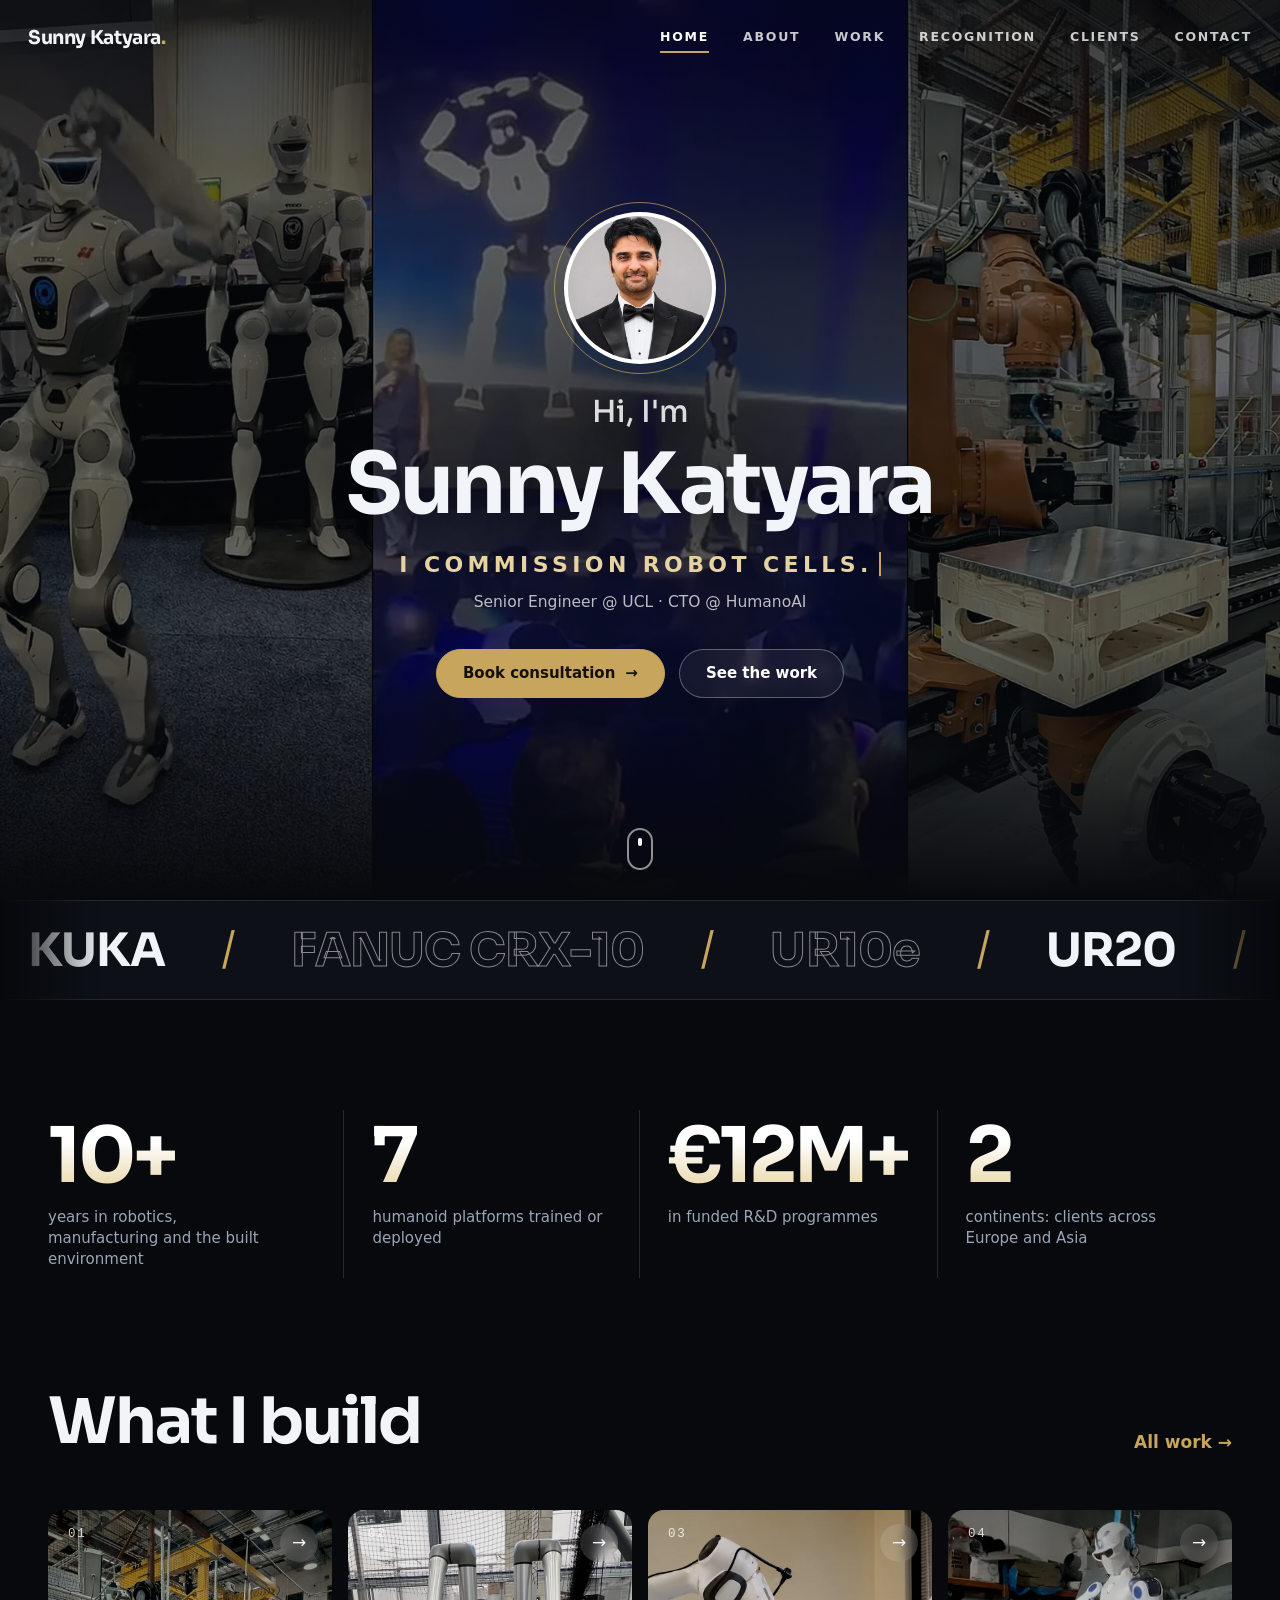
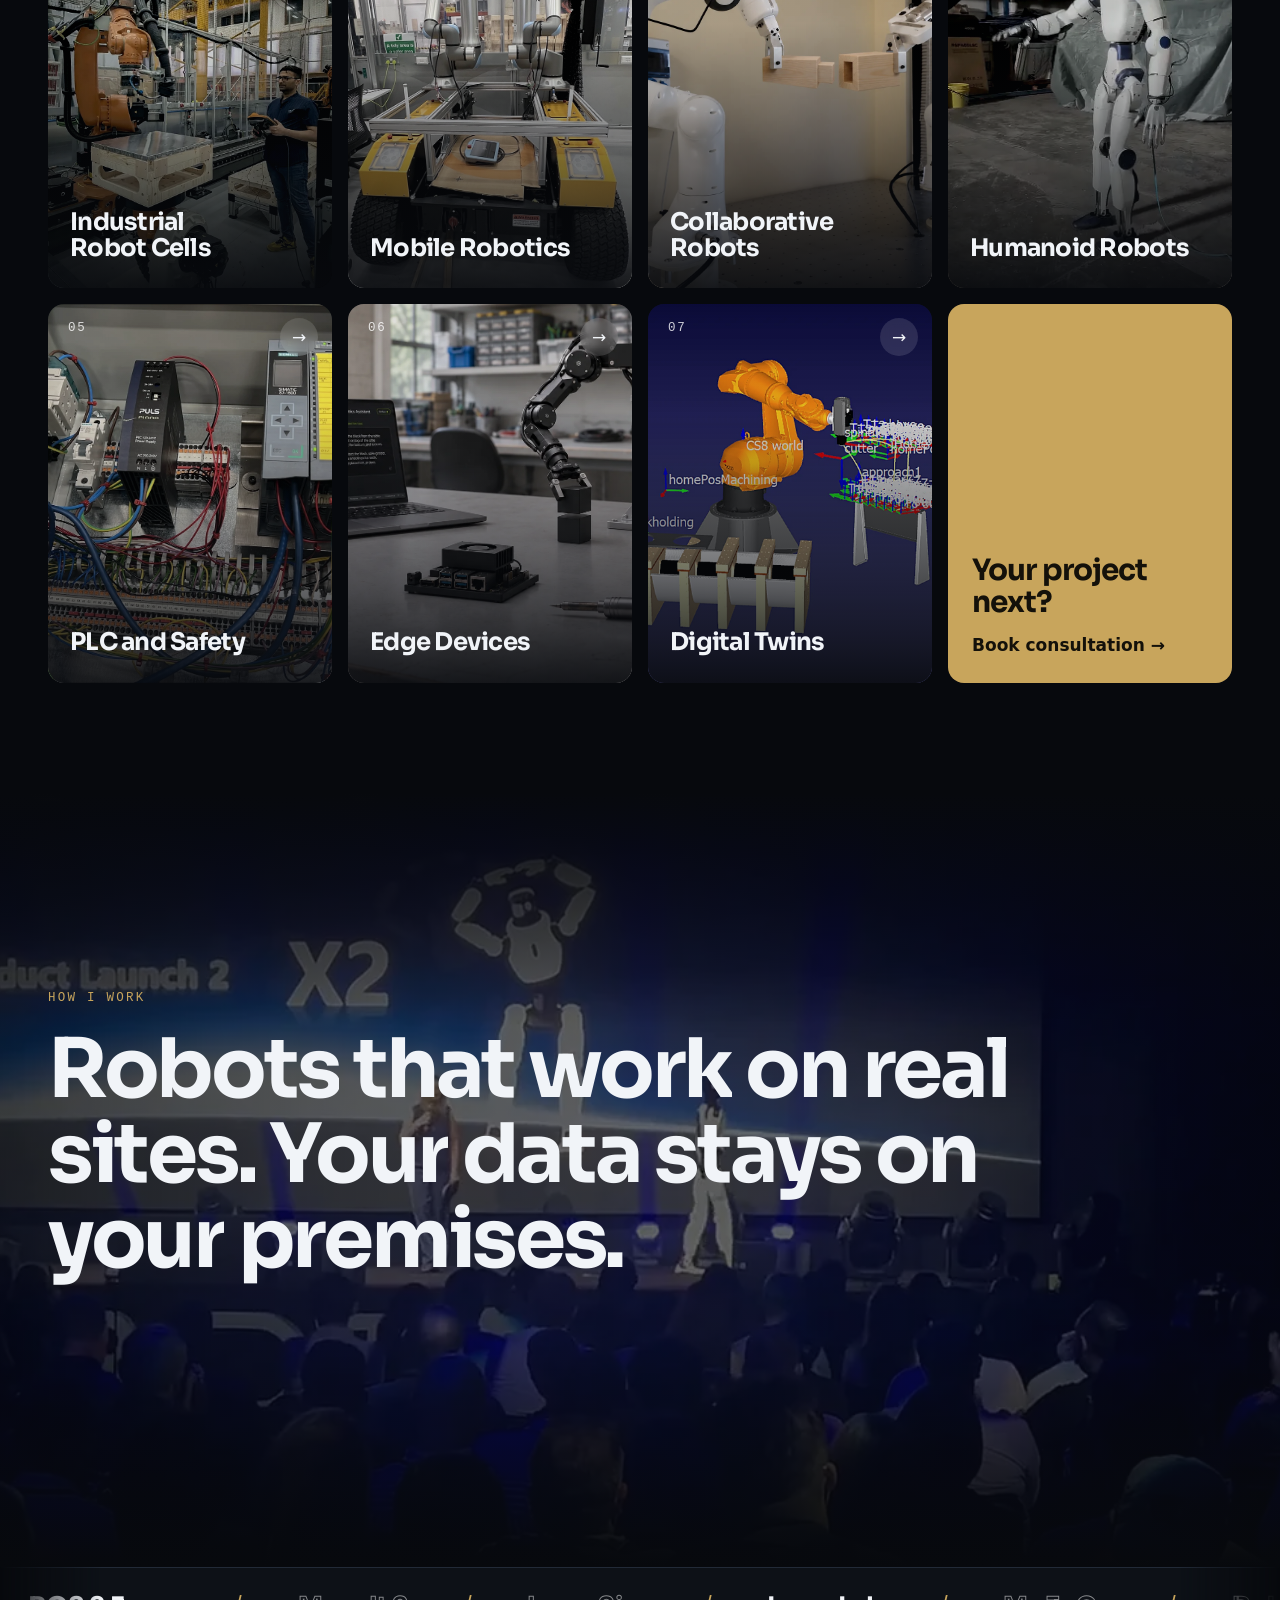
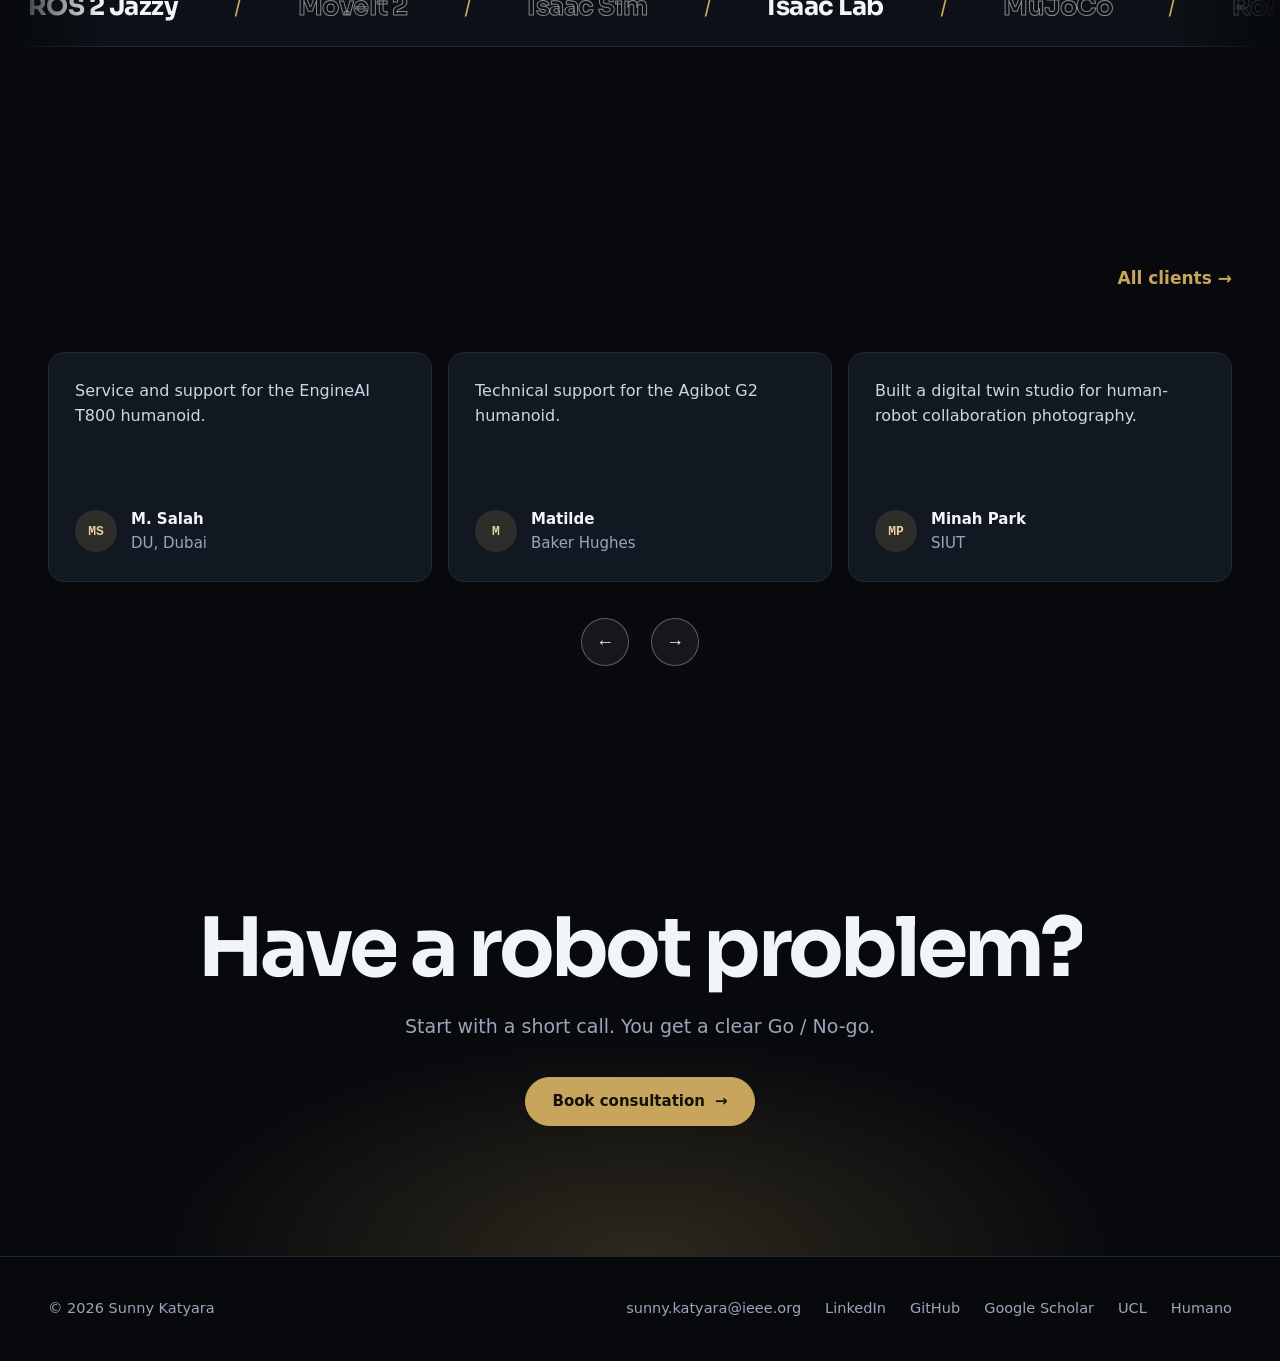
==== commit 6ff9a9b2: "New digital twin picture and gold colour scheme Co-Authored-By: Claude Fable 5.2 <noreply@anthropic." ====
--- a/index.html
+++ b/index.html
@@ -25,7 +25,7 @@
 <meta name="theme-color" content="#07090d">
 <link rel="icon" href="/favicon.svg" type="image/svg+xml">
 <link rel="preload" href="/assets/fonts/sora.woff2" as="font" type="font/woff2" crossorigin>
-<link rel="stylesheet" href="/assets/style.css?v=d2e2b567">
+<link rel="stylesheet" href="/assets/style.css?v=97062bca">
 <script>document.documentElement.classList.add("js")</script>
 <script type="application/ld+json">{"@context": "https://schema.org", "@graph": [{"@type": "WebSite", "@id": "https://sunnykatyara.org/#website", "url": "https://sunnykatyara.org/", "name": "Sunny Katyara", "description": "Sunny Katyara, PhD: Physical AI and robotics consultant, CTO at HumanoAI. Humanoid robots, robot learning and reinforcement learning, agentic AI, ROS 2, mobile robotics, industrial systems with PLC safety, and digital twins in Isaac Sim, for clients across Europe and Asia.", "inLanguage": "en", "publisher": {"@id": "https://sunnykatyara.org/#person"}}, {"@type": "ProfilePage", "@id": "https://sunnykatyara.org/#page", "url": "https://sunnykatyara.org/", "mainEntity": {"@id": "https://sunnykatyara.org/#person"}, "dateModified": "2026-11-22"}, {"@type": "Person", "@id": "https://sunnykatyara.org/#person", "name": "Sunny Katyara", "url": "https://sunnykatyara.org/", "jobTitle": "CTO at HumanoAI", "honorificSuffix": "PhD", "description": "Sunny Katyara, PhD: Physical AI and robotics consultant, CTO at HumanoAI. Humanoid robots, robot learning and reinforcement learning, agentic AI, ROS 2, mobile robotics, industrial systems with PLC safety, and digital twins in Isaac Sim, for clients across Europe and Asia.", "worksFor": {"@type": "Organization", "name": "HumanoAI"}, "knowsAbout": ["Physical AI", "Physical AI consultant", "humanoid robots", "humanoid robot training", "robot learning", "reinforcement learning", "agentic AI", "embodied AI", "PLC programming", "industrial robot safety PLC", "mobile robotics", "mobile manipulation", "digital twin", "Isaac Sim", "Isaac Lab", "sim2real policy training", "ROS 2", "ROS2", "industrial systems", "industrial automation", "industrial robotics", "robotics consultant", "ROS 2 integration", "KUKA robot cell commissioning", "collaborative robots", "robot data collection", "Unitree G1", "Agibot G2", "EngineAI T800", "MoveIt 2", "Siemens TIA Portal"], "award": ["Early Career Editorial Board Member, Biomimetic Intelligence and Robotics (2024 to 2026) (2024)", "Best Speaker Award (2024)", "Best Chapter Award, 5th International Workshop on Functional Reverse Engineering of Machine Tools (WRE 2023) (2023)", "Best Innovation Award, Entrepreneurship Innovation Challenge, MU, Ireland (2023)", "Best Research Award, HFR 2020 (2020)", "Best Dissertation Award, WUST, Poland (2018)"], "sameAs": ["https://www.linkedin.com/in/sunny-katyara-344362109", "https://github.com/KatyaraSunny93", "https://sunnykatyara1.github.io/KatyaraSunny/", "https://scholar.google.com/citations?user=4pq2lzAAAAAJ&hl=en", "https://profiles.ucl.ac.uk/103249-sunny-katyara"], "image": "https://sunnykatyara.org/media/profile.webp"}, {"@type": "ProfessionalService", "@id": "https://sunnykatyara.org/#service", "name": "Sunny Katyara: Robotics & Physical AI Consultant", "url": "https://sunnykatyara.org/", "description": "Sunny Katyara, PhD: Physical AI and robotics consultant, CTO at HumanoAI. Humanoid robots, robot learning and reinforcement learning, agentic AI, ROS 2, mobile robotics, industrial systems with PLC safety, and digital twins in Isaac Sim, for clients across Europe and Asia.", "image": "https://sunnykatyara.org/og-image.png", "founder": {"@id": "https://sunnykatyara.org/#person"}, "areaServed": ["Europe", "Asia", "Worldwide"], "knowsAbout": ["Physical AI", "Physical AI consultant", "humanoid robots", "humanoid robot training", "robot learning", "reinforcement learning", "agentic AI", "embodied AI", "PLC programming", "industrial robot safety PLC", "mobile robotics", "mobile manipulation", "digital twin", "Isaac Sim", "Isaac Lab", "sim2real policy training", "ROS 2", "ROS2", "industrial systems", "industrial automation", "industrial robotics", "robotics consultant", "ROS 2 integration", "KUKA robot cell commissioning", "collaborative robots", "robot data collection", "Unitree G1", "Agibot G2", "EngineAI T800", "MoveIt 2", "Siemens TIA Portal"], "hasOfferCatalog": {"@type": "OfferCatalog", "name": "Consultations", "itemListElement": [{"@type": "Offer", "itemOffered": {"@type": "Service", "name": "Quick project overview (15 minutes)", "description": "Quick overview of your project; General feasibility check; A clear Go / No-go verdict"}}, {"@type": "Offer", "itemOffered": {"@type": "Service", "name": "Technical guidance session (1 hour)", "description": "In-depth technical guidance; Feasibility assessment; Project sign-up and handshake; Milestone setting"}}]}, "email": "sunny.katyara@ieee.org"}]}</script>
 </head>
@@ -57,7 +57,7 @@
 <section style="padding-top:0">
   <div class="wrap">
     <div class="section-head"><h2 data-split>What I build</h2><a class="link" href="/work/">All work &rarr;</a></div>
-    <div class="tiles"><a class="tile reveal" href="/work/industrial-robotics-cell/"><img src="/media/industrial-robotics-cell/industrial-robotics-cell-01-poster.webp" alt="Multi-Functional Industrial Robotics Cell" loading="lazy"><span class="tile-num">01</span><span class="go" aria-hidden="true">&rarr;</span><div class="tile-txt"><h3>Industrial Robot Cells</h3><p>Two KUKA arms. One cell. Built end to end.</p></div></a><a class="tile reveal" href="/work/mobile-robotics/"><img src="/media/mobile-robotics/mobile-robotics-01.webp" alt="Mobile Robotics and Mobile Manipulation" loading="lazy"><span class="tile-num">02</span><span class="go" aria-hidden="true">&rarr;</span><div class="tile-txt"><h3>Mobile Robotics</h3><p>Robots that go to the work.</p></div></a><a class="tile reveal" href="/work/collaborative-robotics/"><img src="/media/collaborative-robotics/collaborative-robotics-01.webp" alt="Collaborative Robotics" loading="lazy"><span class="tile-num">03</span><span class="go" aria-hidden="true">&rarr;</span><div class="tile-txt"><h3>Collaborative Robots</h3><p>Arms that work together.</p></div></a><a class="tile reveal" href="/work/humanoid-robots/"><img src="/media/humanoid-robots/humanoid-robots-01-poster.webp" alt="Humanoid Robots" loading="lazy"><span class="tile-num">04</span><span class="go" aria-hidden="true">&rarr;</span><div class="tile-txt"><h3>Humanoid Robots</h3><p>From human data to humanoid skill.</p></div></a><a class="tile reveal" href="/work/plc-safety-industrial-control/"><img src="/media/plc-safety-industrial-control/plc-safety-industrial-control-01.webp" alt="PLCs for Safety and Industrial Control" loading="lazy"><span class="tile-num">05</span><span class="go" aria-hidden="true">&rarr;</span><div class="tile-txt"><h3>PLC and Safety</h3><p>Safety-rated. Real-time. Usable.</p></div></a><a class="tile reveal" href="/work/edge-devices-data-capture/"><img src="/media/edge-devices-data-capture/edge-devices-data-capture-01.webp" alt="Edge Devices and Data-Capture Applications" loading="lazy"><span class="tile-num">06</span><span class="go" aria-hidden="true">&rarr;</span><div class="tile-txt"><h3>Edge Devices</h3><p>Capture what the human sees.</p></div></a><a class="tile reveal" href="/work/digital-twins-simulation/"><img src="/media/digital-twins-simulation/digital-twins-simulation-01-poster.webp" alt="Digital Twins and Simulation" loading="lazy"><span class="tile-num">07</span><span class="go" aria-hidden="true">&rarr;</span><div class="tile-txt"><h3>Digital Twins</h3><p>Train in simulation. Deploy for real.</p></div></a><a class="tile ask reveal" href="/contact/"><h3>Your project next?</h3><span>Book consultation &rarr;</span></a></div>
+    <div class="tiles"><a class="tile reveal" href="/work/industrial-robotics-cell/"><img src="/media/industrial-robotics-cell/industrial-robotics-cell-01-poster.webp" alt="Multi-Functional Industrial Robotics Cell" loading="lazy"><span class="tile-num">01</span><span class="go" aria-hidden="true">&rarr;</span><div class="tile-txt"><h3>Industrial Robot Cells</h3><p>Two KUKA arms. One cell. Built end to end.</p></div></a><a class="tile reveal" href="/work/mobile-robotics/"><img src="/media/mobile-robotics/mobile-robotics-01.webp" alt="Mobile Robotics and Mobile Manipulation" loading="lazy"><span class="tile-num">02</span><span class="go" aria-hidden="true">&rarr;</span><div class="tile-txt"><h3>Mobile Robotics</h3><p>Robots that go to the work.</p></div></a><a class="tile reveal" href="/work/collaborative-robotics/"><img src="/media/collaborative-robotics/collaborative-robotics-01.webp" alt="Collaborative Robotics" loading="lazy"><span class="tile-num">03</span><span class="go" aria-hidden="true">&rarr;</span><div class="tile-txt"><h3>Collaborative Robots</h3><p>Arms that work together.</p></div></a><a class="tile reveal" href="/work/humanoid-robots/"><img src="/media/humanoid-robots/humanoid-robots-01-poster.webp" alt="Humanoid Robots" loading="lazy"><span class="tile-num">04</span><span class="go" aria-hidden="true">&rarr;</span><div class="tile-txt"><h3>Humanoid Robots</h3><p>From human data to humanoid skill.</p></div></a><a class="tile reveal" href="/work/plc-safety-industrial-control/"><img src="/media/plc-safety-industrial-control/plc-safety-industrial-control-01.webp" alt="PLCs for Safety and Industrial Control" loading="lazy"><span class="tile-num">05</span><span class="go" aria-hidden="true">&rarr;</span><div class="tile-txt"><h3>PLC and Safety</h3><p>Safety-rated. Real-time. Usable.</p></div></a><a class="tile reveal" href="/work/edge-devices-data-capture/"><img src="/media/edge-devices-data-capture/edge-devices-data-capture-01.webp" alt="Edge Devices and Data-Capture Applications" loading="lazy"><span class="tile-num">06</span><span class="go" aria-hidden="true">&rarr;</span><div class="tile-txt"><h3>Edge Devices</h3><p>Capture what the human sees.</p></div></a><a class="tile reveal" href="/work/digital-twins-simulation/"><img src="/media/digital-twins-simulation/digital-twins-simulation-01.webp" alt="Digital Twins and Simulation" loading="lazy"><span class="tile-num">07</span><span class="go" aria-hidden="true">&rarr;</span><div class="tile-txt"><h3>Digital Twins</h3><p>Train in simulation. Deploy for real.</p></div></a><a class="tile ask reveal" href="/contact/"><h3>Your project next?</h3><span>Book consultation &rarr;</span></a></div>
   </div>
 </section>
 <section class="statement">
--- a/assets/style.css
+++ b/assets/style.css
@@ -7,8 +7,8 @@
   --line: #222a37;
   --text: #f1f4f8;
   --muted: #9aa6b8;
-  --accent: #ff7a45;
-  --accent-2: #ffb38f;
+  --accent: #c8a55c;
+  --accent-2: #e7d3a1;
   --radius: 16px;
   --wrap: 1240px;
   --display: "Sora", ui-sans-serif, system-ui, -apple-system, "Segoe UI", Roboto, sans-serif;
@@ -43,8 +43,8 @@
 .nav-toggle { display: none; background: none; border: 0; color: #fff; width: 44px; height: 44px; font-size: 22px; cursor: pointer; }
 
 /* ---------- buttons */
-.btn { display: inline-flex; align-items: center; gap: 10px; text-decoration: none; cursor: pointer; background: var(--accent); color: #160d08; font: 650 15px/1 var(--sans); padding: 16px 26px; border-radius: 999px; border: 1px solid var(--accent); transition: transform .2s, background .2s, box-shadow .2s; }
-.btn:hover { background: var(--accent-2); border-color: var(--accent-2); transform: translateY(-2px); box-shadow: 0 12px 34px -10px rgba(255, 122, 69, 0.6); }
+.btn { display: inline-flex; align-items: center; gap: 10px; text-decoration: none; cursor: pointer; background: var(--accent); color: #14110a; font: 650 15px/1 var(--sans); padding: 16px 26px; border-radius: 999px; border: 1px solid var(--accent); transition: transform .2s, background .2s, box-shadow .2s; }
+.btn:hover { background: var(--accent-2); border-color: var(--accent-2); transform: translateY(-2px); box-shadow: 0 12px 34px -10px rgba(200, 165, 92, 0.6); }
 .btn.ghost { background: rgba(255, 255, 255, 0.06); color: #fff; border-color: rgba(255, 255, 255, 0.3); backdrop-filter: blur(6px); }
 .btn.ghost:hover { background: rgba(255, 255, 255, 0.14); box-shadow: none; }
 .btn .arr { transition: transform .2s; }
@@ -65,7 +65,7 @@
 .hero .wrap { position: relative; z-index: 2; }
 .avatar { width: 152px; height: 152px; border-radius: 50%; margin: 0 auto 30px; padding: 4px; background: #fff; position: relative; animation: pop .9s cubic-bezier(.2, .9, .3, 1.2) both; }
 .avatar img { width: 100%; height: 100%; border-radius: 50%; object-fit: cover; }
-.avatar::before { content: ""; position: absolute; inset: -10px; border-radius: 50%; border: 1px solid rgba(255, 122, 69, 0.7); animation: ring 3s ease-out infinite; }
+.avatar::before { content: ""; position: absolute; inset: -10px; border-radius: 50%; border: 1px solid rgba(200, 165, 92, 0.7); animation: ring 3s ease-out infinite; }
 @keyframes ring { from { transform: scale(0.94); opacity: 0.9; } to { transform: scale(1.3); opacity: 0; } }
 @keyframes pop { from { transform: scale(0.6); opacity: 0; } to { transform: scale(1); opacity: 1; } }
 .hero h1 { font-size: clamp(40px, 6.6vw, 92px); font-weight: 700; text-shadow: 0 4px 40px rgba(0, 0, 0, 0.5); }
@@ -117,12 +117,12 @@
 .tile p { margin: 8px 0 0; color: rgba(255, 255, 255, 0.78); font-size: 14.5px; line-height: 1.4; max-height: 0; opacity: 0; overflow: hidden; transition: max-height .45s, opacity .45s; }
 .tile:hover p, .tile:focus-visible p { max-height: 5em; opacity: 1; }
 .tile .go { position: absolute; top: 14px; right: 14px; width: 38px; height: 38px; border-radius: 50%; display: grid; place-items: center; background: rgba(255, 255, 255, 0.12); backdrop-filter: blur(6px); transition: background .3s, transform .3s; }
-.tile:hover .go { background: var(--accent); color: #160d08; transform: rotate(-45deg); }
-.tile.ask { background: var(--accent); color: #160d08; display: flex; flex-direction: column; justify-content: flex-end; padding: 24px; }
+.tile:hover .go { background: var(--accent); color: #14110a; transform: rotate(-45deg); }
+.tile.ask { background: var(--accent); color: #14110a; display: flex; flex-direction: column; justify-content: flex-end; padding: 24px; }
 .tile.ask::after { display: none; }
 .tile.ask h3 { font-size: clamp(24px, 2.3vw, 32px); }
 .tile.ask span { font-weight: 650; margin-top: 14px; }
-.schematic { color: var(--accent); background: radial-gradient(70% 55% at 50% 40%, rgba(255, 122, 69, 0.2), transparent 70%), linear-gradient(rgba(255, 255, 255, 0.05) 1px, transparent 1px) 0 0 / 30px 30px, linear-gradient(90deg, rgba(255, 255, 255, 0.05) 1px, transparent 1px) 0 0 / 30px 30px, #0c1016; padding: 18% 16% 30%; }
+.schematic { color: var(--accent); background: radial-gradient(70% 55% at 50% 40%, rgba(200, 165, 92, 0.2), transparent 70%), linear-gradient(rgba(255, 255, 255, 0.05) 1px, transparent 1px) 0 0 / 30px 30px, linear-gradient(90deg, rgba(255, 255, 255, 0.05) 1px, transparent 1px) 0 0 / 30px 30px, #0c1016; padding: 18% 16% 30%; }
 .schematic svg { width: 100%; height: 100%; }
 .schematic .draw { stroke-dasharray: 600; stroke-dashoffset: 600; animation: draw 5s ease-in-out infinite alternate; }
 @keyframes draw { to { stroke-dashoffset: 0; } }
@@ -143,7 +143,7 @@
 .page-hero .wrap { position: relative; z-index: 2; }
 .page-hero h1 { font-size: clamp(44px, 8vw, 120px); letter-spacing: -0.045em; }
 .page-hero .sub { font-size: clamp(18px, 2vw, 24px); color: rgba(255, 255, 255, 0.82); max-width: 30em; margin: 24px 0 0; }
-.page-hero.plain { background: radial-gradient(900px 420px at 80% 0%, rgba(255, 122, 69, 0.18), transparent 65%), var(--bg); min-height: 0; }
+.page-hero.plain { background: radial-gradient(900px 420px at 80% 0%, rgba(200, 165, 92, 0.18), transparent 65%), var(--bg); min-height: 0; }
 
 /* ---------- project hero */
 .phero { position: relative; min-height: 100vh; min-height: min(100svh, 1100px); display: grid; align-items: center; padding: 120px 0 60px; overflow: hidden; }
@@ -200,7 +200,7 @@
 .slides .client { flex: 0 0 calc((100% - (var(--per) - 1) * var(--gap)) / var(--per)); scroll-snap-align: start; min-height: 230px; }
 .slider-nav { display: flex; align-items: center; justify-content: center; gap: 22px; margin-top: 30px; }
 .slider-nav button { width: 48px; height: 48px; border-radius: 50%; border: 1px solid rgba(255, 255, 255, 0.3); background: rgba(255, 255, 255, 0.06); color: #fff; font-size: 18px; cursor: pointer; transition: background .2s, border-color .2s, color .2s; }
-.slider-nav button:hover { background: var(--accent); border-color: var(--accent); color: #160d08; }
+.slider-nav button:hover { background: var(--accent); border-color: var(--accent); color: #14110a; }
 .shots { display: grid; grid-template-columns: repeat(3, 1fr); gap: 16px; margin-top: 44px; }
 .shot { display: flex; flex-direction: column; text-decoration: none; background: var(--panel); border: 1px solid var(--line); border-radius: var(--radius); overflow: hidden; transition: border-color .3s, transform .3s; }
 .shot:hover { border-color: var(--accent); transform: translateY(-4px); }
@@ -221,7 +221,7 @@
 .client:hover { border-color: var(--accent); transform: translateY(-4px); }
 .client p, .client blockquote { color: #cfd6e1; font-size: 16px; line-height: 1.55; margin: 0 0 22px; }
 .client footer { display: flex; align-items: center; gap: 14px; font-size: 15px; margin-top: auto; }
-.client .ini { width: 42px; height: 42px; border-radius: 50%; background: rgba(255, 122, 69, 0.15); color: var(--accent-2); display: grid; place-items: center; font: 600 13px/1 var(--mono); flex: none; }
+.client .ini { width: 42px; height: 42px; border-radius: 50%; background: rgba(200, 165, 92, 0.15); color: var(--accent-2); display: grid; place-items: center; font: 600 13px/1 var(--mono); flex: none; }
 .client footer b { display: block; }
 .client footer span { color: var(--muted); }
 
@@ -268,7 +268,7 @@
 .contact-line a { color: #fff; }
 
 /* ---------- CTA band + pager + footer */
-.cta { text-align: center; padding: 130px 0; background: radial-gradient(700px 320px at 50% 100%, rgba(255, 122, 69, 0.2), transparent 70%); }
+.cta { text-align: center; padding: 130px 0; background: radial-gradient(700px 320px at 50% 100%, rgba(200, 165, 92, 0.2), transparent 70%); }
 .cta h2 { font-size: clamp(38px, 6.4vw, 92px); letter-spacing: -0.045em; margin-bottom: 18px; }
 .cta p { color: var(--muted); font-size: 19px; margin-bottom: 36px; }
 .pager { display: grid; grid-template-columns: 1fr 1fr; border-top: 1px solid var(--line); }
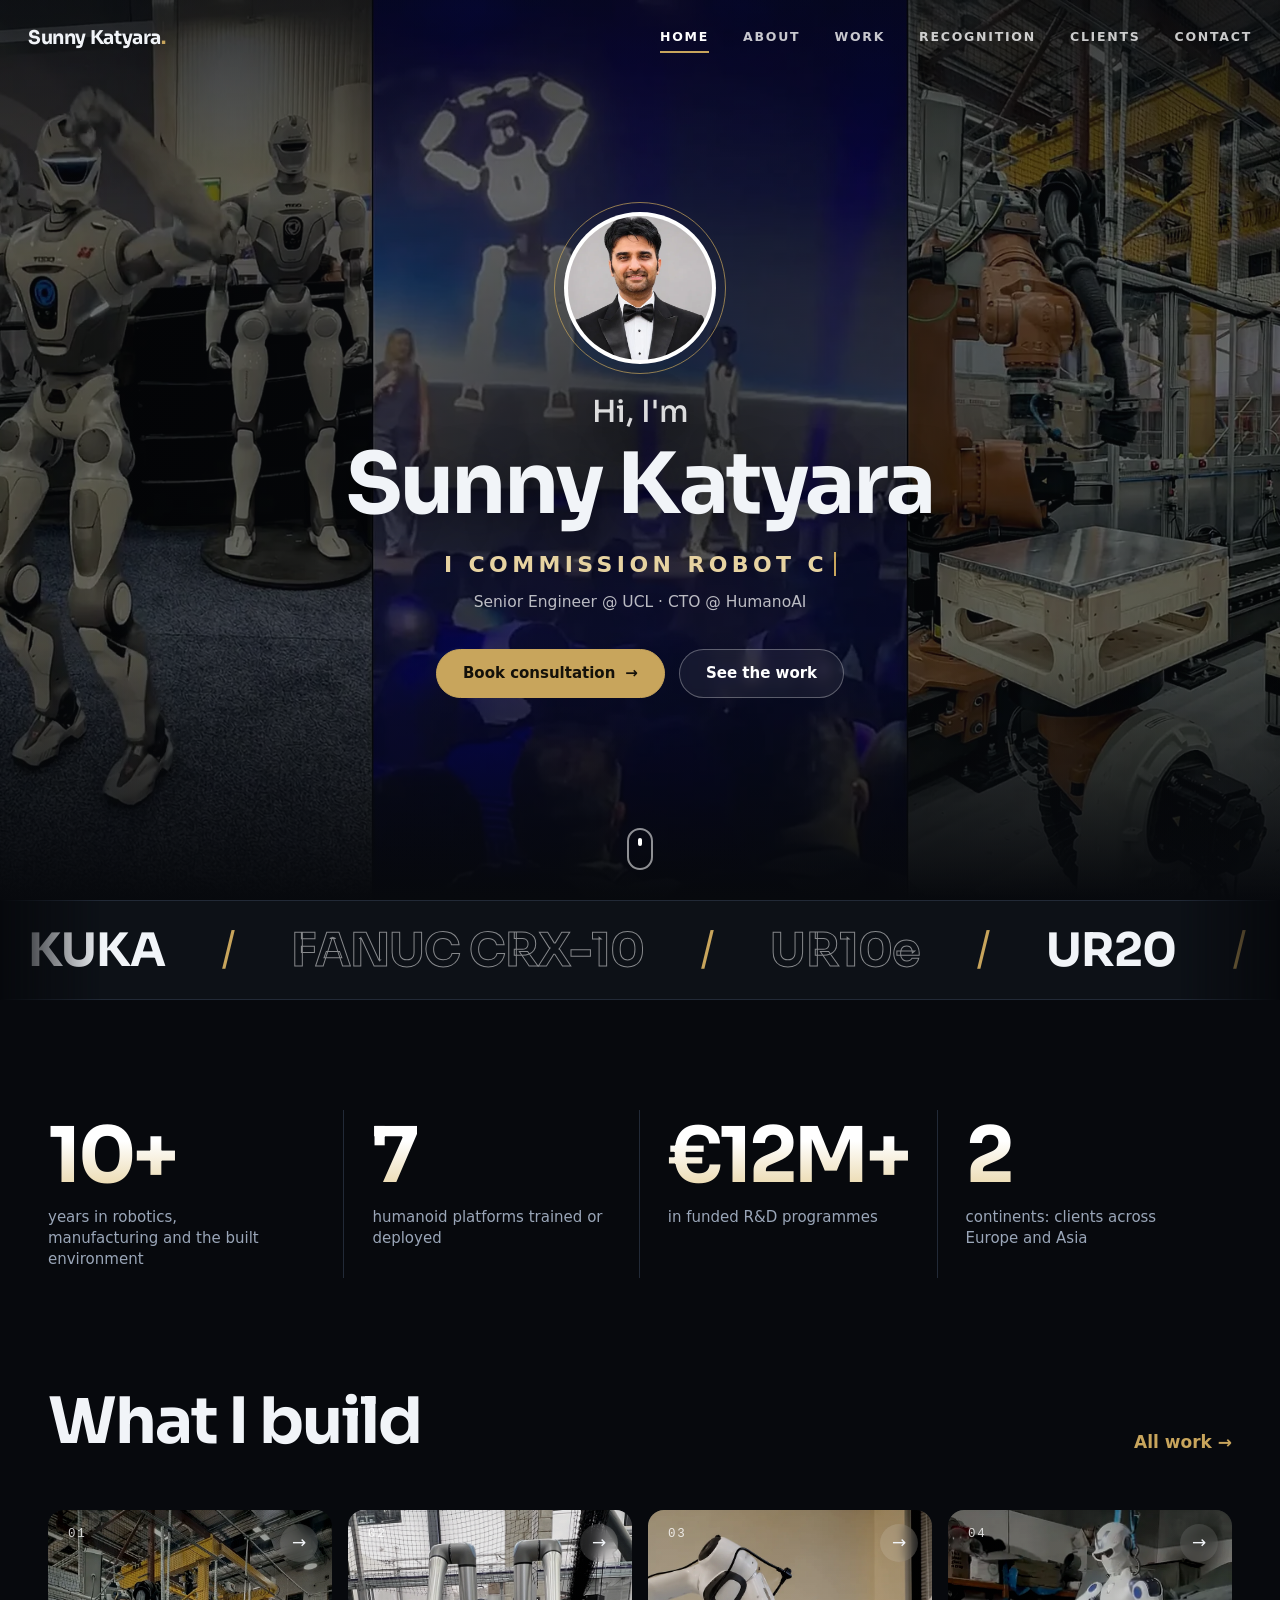
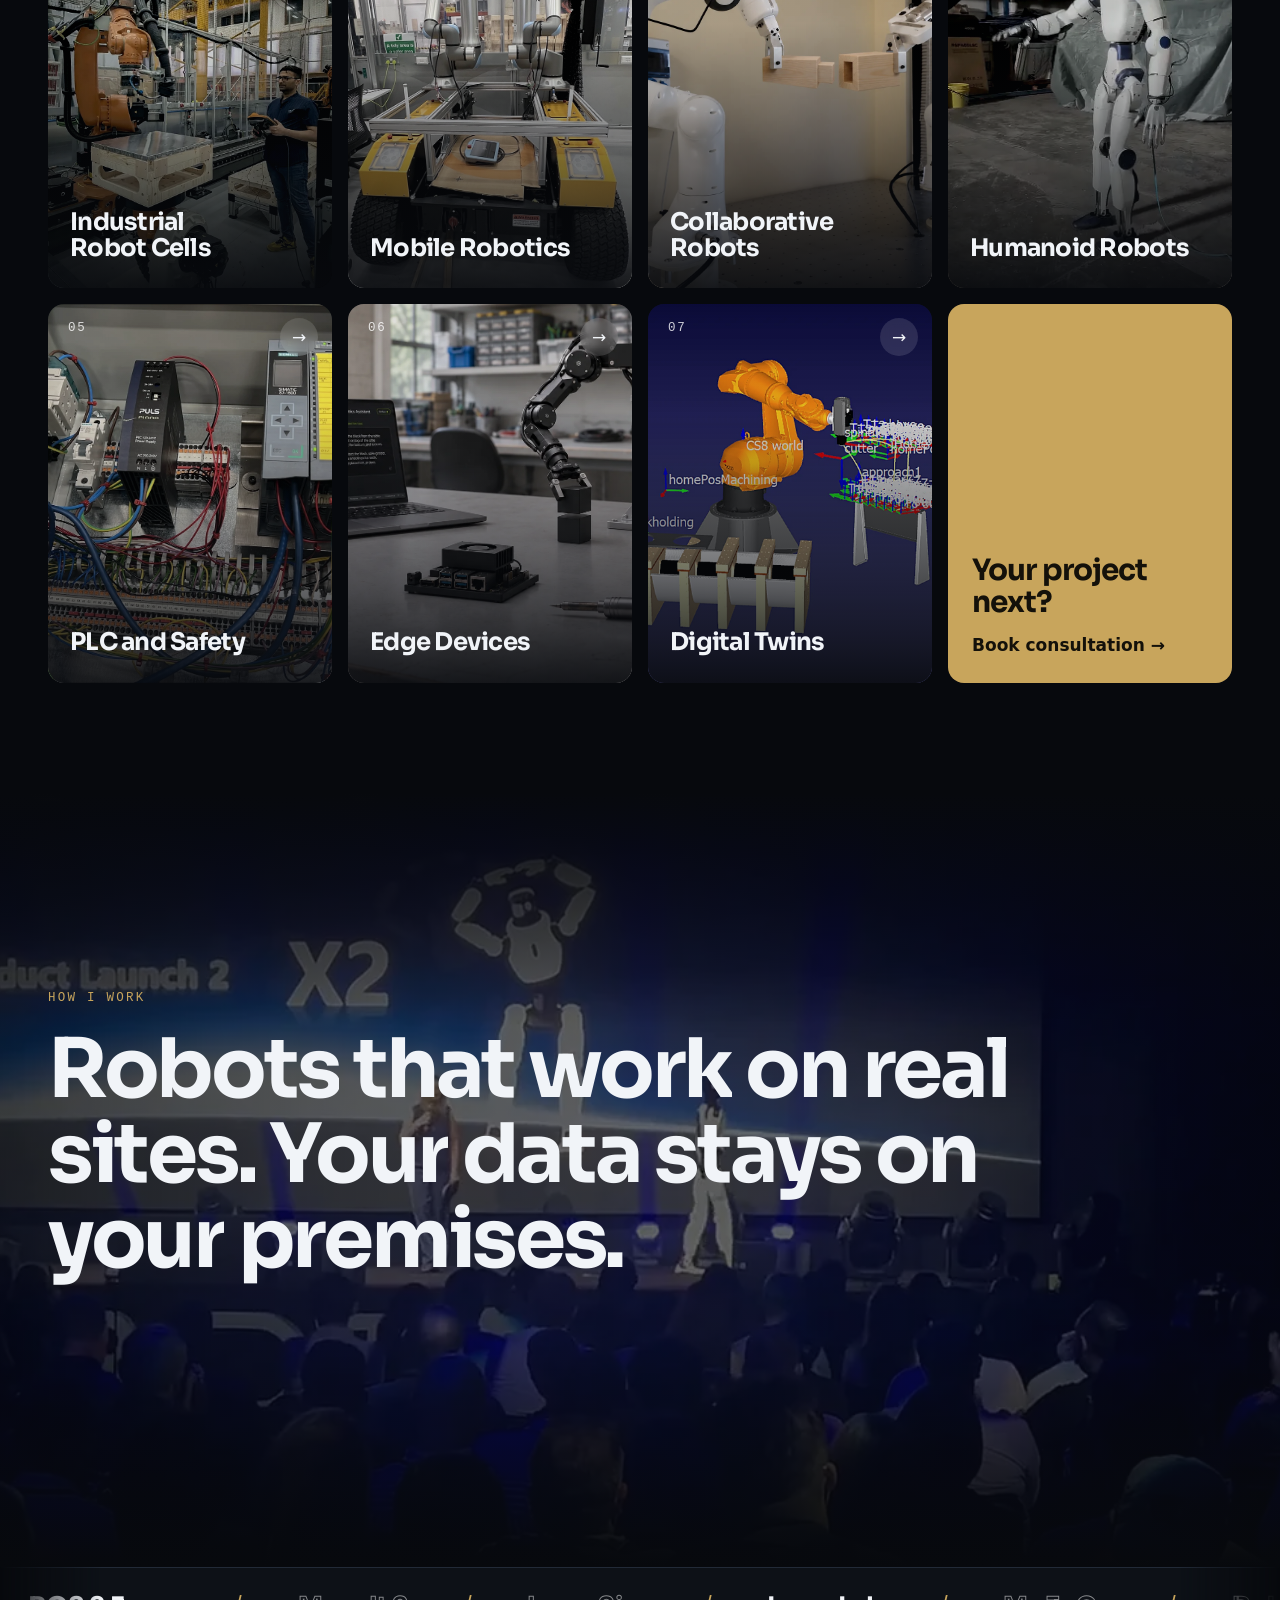
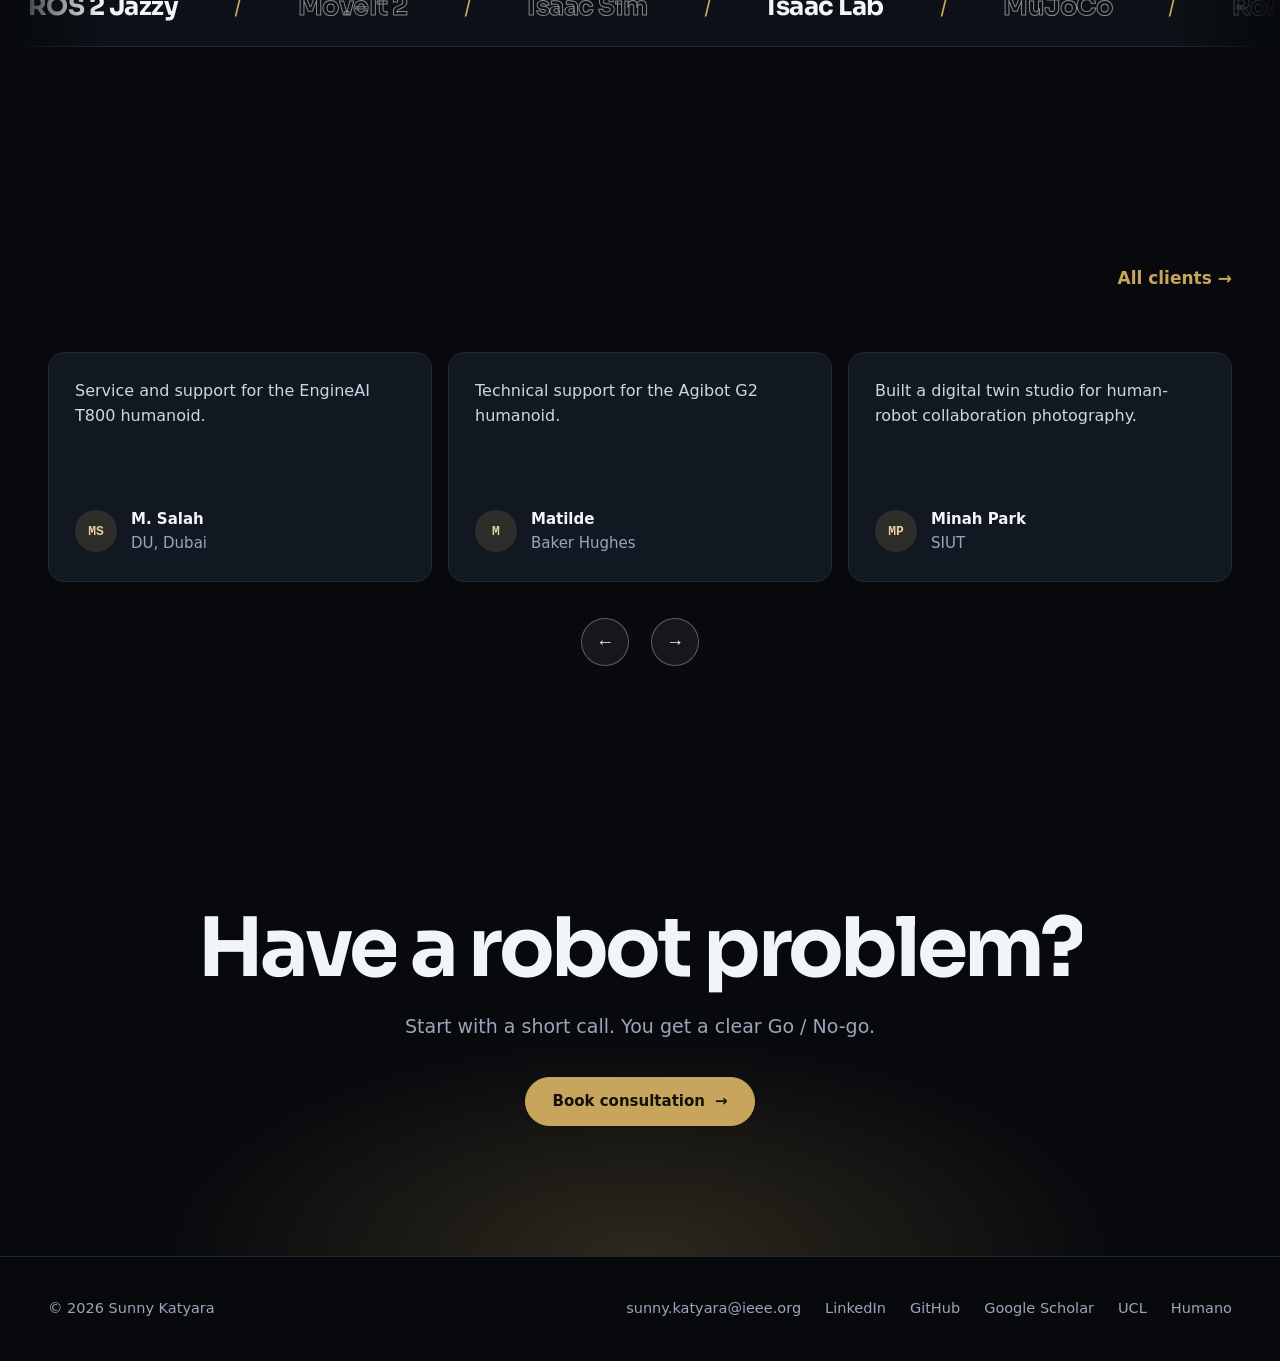
==== commit 5a89e99a: "Search titles, descriptions and service schema Co-Authored-By: Claude Fable 5.2 <noreply@anthropic.c" ====
--- a/index.html
+++ b/index.html
@@ -3,31 +3,31 @@
 <head>
 <meta charset="utf-8">
 <meta name="viewport" content="width=device-width, initial-scale=1">
-<title>Sunny Katyara, PhD | Physical AI, Humanoid Robots and Robot Learning Consultant</title>
-<meta name="description" content="Sunny Katyara, PhD: Physical AI and robotics consultant, CTO at HumanoAI. Humanoid robots, robot learning and reinforcement learning, agentic AI, ROS 2, mobile robotics, industrial systems with PLC safety, and digital twins in Isaac Sim, for clients across Europe and Asia.">
+<title>Robotics and Physical AI Consultant | Sunny Katyara, PhD</title>
+<meta name="description" content="Robotics and Physical AI consulting by Sunny Katyara, PhD: humanoid robots, robot learning, ROS 2 and robot integration, mobile robotics, PLC safety and digital twins in Isaac Sim. Book a consultation.">
 <meta name="author" content="Sunny Katyara">
-<meta name="keywords" content="Physical AI, Physical AI consultant, humanoid robots, humanoid robot training, robot learning, reinforcement learning, agentic AI, embodied AI, PLC programming, industrial robot safety PLC, mobile robotics, mobile manipulation, digital twin, Isaac Sim, Isaac Lab, sim2real policy training, ROS 2, ROS2, industrial systems, industrial automation, industrial robotics, robotics consultant, ROS 2 integration, KUKA robot cell commissioning, collaborative robots, robot data collection, Unitree G1, Agibot G2, EngineAI T800, MoveIt 2, Siemens TIA Portal, Sunny Katyara">
+<meta name="keywords" content="Physical AI, Physical AI consultant, humanoid robots, humanoid robot training, robot learning, reinforcement learning, agentic AI, embodied AI, PLC programming, industrial robot safety PLC, mobile robotics, mobile manipulation, digital twin, Isaac Sim, Isaac Lab, sim2real policy training, ROS 2, ROS2, industrial systems, industrial automation, industrial robotics, robotics consultant, robotics consulting, robotics consultation, robot integration, robotics system integration, ROS 2 consultant, PLC consultant, humanoid robot consultant, ROS 2 integration, KUKA robot cell commissioning, collaborative robots, robot data collection, Unitree G1, Agibot G2, EngineAI T800, MoveIt 2, Siemens TIA Portal, Sunny Katyara">
 <link rel="canonical" href="https://sunnykatyara.org/">
 <meta name="robots" content="index, follow, max-image-preview:large, max-video-preview:-1">
 
 <meta property="og:type" content="profile">
 <meta property="og:site_name" content="Sunny Katyara">
-<meta property="og:title" content="Sunny Katyara, PhD | Physical AI, Humanoid Robots and Robot Learning Consultant">
-<meta property="og:description" content="Sunny Katyara, PhD: Physical AI and robotics consultant, CTO at HumanoAI. Humanoid robots, robot learning and reinforcement learning, agentic AI, ROS 2, mobile robotics, industrial systems with PLC safety, and digital twins in Isaac Sim, for clients across Europe and Asia.">
+<meta property="og:title" content="Robotics and Physical AI Consultant | Sunny Katyara, PhD">
+<meta property="og:description" content="Robotics and Physical AI consulting by Sunny Katyara, PhD: humanoid robots, robot learning, ROS 2 and robot integration, mobile robotics, PLC safety and digital twins in Isaac Sim. Book a consultation.">
 <meta property="og:url" content="https://sunnykatyara.org/">
 <meta property="og:image" content="https://sunnykatyara.org/og-image.png">
 <meta property="og:image:width" content="1200">
 <meta property="og:image:height" content="630">
 <meta name="twitter:card" content="summary_large_image">
-<meta name="twitter:title" content="Sunny Katyara, PhD | Physical AI, Humanoid Robots and Robot Learning Consultant">
-<meta name="twitter:description" content="Sunny Katyara, PhD: Physical AI and robotics consultant, CTO at HumanoAI. Humanoid robots, robot learning and reinforcement learning, agentic AI, ROS 2, mobile robotics, industrial systems with PLC safety, and digital twins in Isaac Sim, for clients across Europe and Asia.">
+<meta name="twitter:title" content="Robotics and Physical AI Consultant | Sunny Katyara, PhD">
+<meta name="twitter:description" content="Robotics and Physical AI consulting by Sunny Katyara, PhD: humanoid robots, robot learning, ROS 2 and robot integration, mobile robotics, PLC safety and digital twins in Isaac Sim. Book a consultation.">
 <meta name="twitter:image" content="https://sunnykatyara.org/og-image.png">
 <meta name="theme-color" content="#07090d">
 <link rel="icon" href="/favicon.svg" type="image/svg+xml">
 <link rel="preload" href="/assets/fonts/sora.woff2" as="font" type="font/woff2" crossorigin>
 <link rel="stylesheet" href="/assets/style.css?v=97062bca">
 <script>document.documentElement.classList.add("js")</script>
-<script type="application/ld+json">{"@context": "https://schema.org", "@graph": [{"@type": "WebSite", "@id": "https://sunnykatyara.org/#website", "url": "https://sunnykatyara.org/", "name": "Sunny Katyara", "description": "Sunny Katyara, PhD: Physical AI and robotics consultant, CTO at HumanoAI. Humanoid robots, robot learning and reinforcement learning, agentic AI, ROS 2, mobile robotics, industrial systems with PLC safety, and digital twins in Isaac Sim, for clients across Europe and Asia.", "inLanguage": "en", "publisher": {"@id": "https://sunnykatyara.org/#person"}}, {"@type": "ProfilePage", "@id": "https://sunnykatyara.org/#page", "url": "https://sunnykatyara.org/", "mainEntity": {"@id": "https://sunnykatyara.org/#person"}, "dateModified": "2026-11-22"}, {"@type": "Person", "@id": "https://sunnykatyara.org/#person", "name": "Sunny Katyara", "url": "https://sunnykatyara.org/", "jobTitle": "CTO at HumanoAI", "honorificSuffix": "PhD", "description": "Sunny Katyara, PhD: Physical AI and robotics consultant, CTO at HumanoAI. Humanoid robots, robot learning and reinforcement learning, agentic AI, ROS 2, mobile robotics, industrial systems with PLC safety, and digital twins in Isaac Sim, for clients across Europe and Asia.", "worksFor": {"@type": "Organization", "name": "HumanoAI"}, "knowsAbout": ["Physical AI", "Physical AI consultant", "humanoid robots", "humanoid robot training", "robot learning", "reinforcement learning", "agentic AI", "embodied AI", "PLC programming", "industrial robot safety PLC", "mobile robotics", "mobile manipulation", "digital twin", "Isaac Sim", "Isaac Lab", "sim2real policy training", "ROS 2", "ROS2", "industrial systems", "industrial automation", "industrial robotics", "robotics consultant", "ROS 2 integration", "KUKA robot cell commissioning", "collaborative robots", "robot data collection", "Unitree G1", "Agibot G2", "EngineAI T800", "MoveIt 2", "Siemens TIA Portal"], "award": ["Early Career Editorial Board Member, Biomimetic Intelligence and Robotics (2024 to 2026) (2024)", "Best Speaker Award (2024)", "Best Chapter Award, 5th International Workshop on Functional Reverse Engineering of Machine Tools (WRE 2023) (2023)", "Best Innovation Award, Entrepreneurship Innovation Challenge, MU, Ireland (2023)", "Best Research Award, HFR 2020 (2020)", "Best Dissertation Award, WUST, Poland (2018)"], "sameAs": ["https://www.linkedin.com/in/sunny-katyara-344362109", "https://github.com/KatyaraSunny93", "https://sunnykatyara1.github.io/KatyaraSunny/", "https://scholar.google.com/citations?user=4pq2lzAAAAAJ&hl=en", "https://profiles.ucl.ac.uk/103249-sunny-katyara"], "image": "https://sunnykatyara.org/media/profile.webp"}, {"@type": "ProfessionalService", "@id": "https://sunnykatyara.org/#service", "name": "Sunny Katyara: Robotics & Physical AI Consultant", "url": "https://sunnykatyara.org/", "description": "Sunny Katyara, PhD: Physical AI and robotics consultant, CTO at HumanoAI. Humanoid robots, robot learning and reinforcement learning, agentic AI, ROS 2, mobile robotics, industrial systems with PLC safety, and digital twins in Isaac Sim, for clients across Europe and Asia.", "image": "https://sunnykatyara.org/og-image.png", "founder": {"@id": "https://sunnykatyara.org/#person"}, "areaServed": ["Europe", "Asia", "Worldwide"], "knowsAbout": ["Physical AI", "Physical AI consultant", "humanoid robots", "humanoid robot training", "robot learning", "reinforcement learning", "agentic AI", "embodied AI", "PLC programming", "industrial robot safety PLC", "mobile robotics", "mobile manipulation", "digital twin", "Isaac Sim", "Isaac Lab", "sim2real policy training", "ROS 2", "ROS2", "industrial systems", "industrial automation", "industrial robotics", "robotics consultant", "ROS 2 integration", "KUKA robot cell commissioning", "collaborative robots", "robot data collection", "Unitree G1", "Agibot G2", "EngineAI T800", "MoveIt 2", "Siemens TIA Portal"], "hasOfferCatalog": {"@type": "OfferCatalog", "name": "Consultations", "itemListElement": [{"@type": "Offer", "itemOffered": {"@type": "Service", "name": "Quick project overview (15 minutes)", "description": "Quick overview of your project; General feasibility check; A clear Go / No-go verdict"}}, {"@type": "Offer", "itemOffered": {"@type": "Service", "name": "Technical guidance session (1 hour)", "description": "In-depth technical guidance; Feasibility assessment; Project sign-up and handshake; Milestone setting"}}]}, "email": "sunny.katyara@ieee.org"}]}</script>
+<script type="application/ld+json">{"@context": "https://schema.org", "@graph": [{"@type": "WebSite", "@id": "https://sunnykatyara.org/#website", "url": "https://sunnykatyara.org/", "name": "Sunny Katyara", "description": "Robotics and Physical AI consulting by Sunny Katyara, PhD: humanoid robots, robot learning, ROS 2 and robot integration, mobile robotics, PLC safety and digital twins in Isaac Sim. Book a consultation.", "inLanguage": "en", "publisher": {"@id": "https://sunnykatyara.org/#person"}}, {"@type": "ProfilePage", "@id": "https://sunnykatyara.org/#page", "url": "https://sunnykatyara.org/", "mainEntity": {"@id": "https://sunnykatyara.org/#person"}, "dateModified": "2026-11-22"}, {"@type": "Person", "@id": "https://sunnykatyara.org/#person", "name": "Sunny Katyara", "url": "https://sunnykatyara.org/", "jobTitle": "CTO at HumanoAI", "honorificSuffix": "PhD", "description": "Robotics and Physical AI consulting by Sunny Katyara, PhD: humanoid robots, robot learning, ROS 2 and robot integration, mobile robotics, PLC safety and digital twins in Isaac Sim. Book a consultation.", "worksFor": {"@type": "Organization", "name": "HumanoAI"}, "knowsAbout": ["Physical AI", "Physical AI consultant", "humanoid robots", "humanoid robot training", "robot learning", "reinforcement learning", "agentic AI", "embodied AI", "PLC programming", "industrial robot safety PLC", "mobile robotics", "mobile manipulation", "digital twin", "Isaac Sim", "Isaac Lab", "sim2real policy training", "ROS 2", "ROS2", "industrial systems", "industrial automation", "industrial robotics", "robotics consultant", "robotics consulting", "robotics consultation", "robot integration", "robotics system integration", "ROS 2 consultant", "PLC consultant", "humanoid robot consultant", "ROS 2 integration", "KUKA robot cell commissioning", "collaborative robots", "robot data collection", "Unitree G1", "Agibot G2", "EngineAI T800", "MoveIt 2", "Siemens TIA Portal"], "award": ["Early Career Editorial Board Member, Biomimetic Intelligence and Robotics (2024 to 2026) (2024)", "Best Speaker Award (2024)", "Best Chapter Award, 5th International Workshop on Functional Reverse Engineering of Machine Tools (WRE 2023) (2023)", "Best Innovation Award, Entrepreneurship Innovation Challenge, MU, Ireland (2023)", "Best Research Award, HFR 2020 (2020)", "Best Dissertation Award, WUST, Poland (2018)"], "sameAs": ["https://www.linkedin.com/in/sunny-katyara-344362109", "https://github.com/KatyaraSunny93", "https://sunnykatyara1.github.io/KatyaraSunny/", "https://scholar.google.com/citations?user=4pq2lzAAAAAJ&hl=en", "https://profiles.ucl.ac.uk/103249-sunny-katyara"], "image": "https://sunnykatyara.org/media/profile.webp"}, {"@type": "ProfessionalService", "@id": "https://sunnykatyara.org/#service", "name": "Sunny Katyara: Robotics & Physical AI Consultant", "url": "https://sunnykatyara.org/", "description": "Robotics and Physical AI consulting by Sunny Katyara, PhD: humanoid robots, robot learning, ROS 2 and robot integration, mobile robotics, PLC safety and digital twins in Isaac Sim. Book a consultation.", "image": "https://sunnykatyara.org/og-image.png", "founder": {"@id": "https://sunnykatyara.org/#person"}, "areaServed": ["Europe", "Asia", "Worldwide"], "knowsAbout": ["Physical AI", "Physical AI consultant", "humanoid robots", "humanoid robot training", "robot learning", "reinforcement learning", "agentic AI", "embodied AI", "PLC programming", "industrial robot safety PLC", "mobile robotics", "mobile manipulation", "digital twin", "Isaac Sim", "Isaac Lab", "sim2real policy training", "ROS 2", "ROS2", "industrial systems", "industrial automation", "industrial robotics", "robotics consultant", "robotics consulting", "robotics consultation", "robot integration", "robotics system integration", "ROS 2 consultant", "PLC consultant", "humanoid robot consultant", "ROS 2 integration", "KUKA robot cell commissioning", "collaborative robots", "robot data collection", "Unitree G1", "Agibot G2", "EngineAI T800", "MoveIt 2", "Siemens TIA Portal"], "hasOfferCatalog": {"@type": "OfferCatalog", "name": "Consultations", "itemListElement": [{"@type": "Offer", "itemOffered": {"@type": "Service", "name": "Quick project overview (15 minutes)", "description": "Quick overview of your project; General feasibility check; A clear Go / No-go verdict"}}, {"@type": "Offer", "itemOffered": {"@type": "Service", "name": "Technical guidance session (1 hour)", "description": "In-depth technical guidance; Feasibility assessment; Project sign-up and handshake; Milestone setting"}}, {"@type": "Offer", "itemOffered": {"@type": "Service", "name": "Industrial robot integration consulting", "url": "https://sunnykatyara.org/work/industrial-robotics-cell/"}}, {"@type": "Offer", "itemOffered": {"@type": "Service", "name": "Mobile robotics and ROS 2 integration consulting", "url": "https://sunnykatyara.org/work/mobile-robotics/"}}, {"@type": "Offer", "itemOffered": {"@type": "Service", "name": "Collaborative robot integration consulting", "url": "https://sunnykatyara.org/work/collaborative-robotics/"}}, {"@type": "Offer", "itemOffered": {"@type": "Service", "name": "Humanoid robot training and deployment consulting", "url": "https://sunnykatyara.org/work/humanoid-robots/"}}, {"@type": "Offer", "itemOffered": {"@type": "Service", "name": "PLC programming and robot safety consulting", "url": "https://sunnykatyara.org/work/plc-safety-industrial-control/"}}, {"@type": "Offer", "itemOffered": {"@type": "Service", "name": "Physical AI data collection consulting", "url": "https://sunnykatyara.org/work/edge-devices-data-capture/"}}, {"@type": "Offer", "itemOffered": {"@type": "Service", "name": "Digital twins and simulation consulting", "url": "https://sunnykatyara.org/work/digital-twins-simulation/"}}]}, "email": "sunny.katyara@ieee.org"}]}</script>
 </head>
 <body>
 <a class="skip" href="#main">Skip to content</a>
